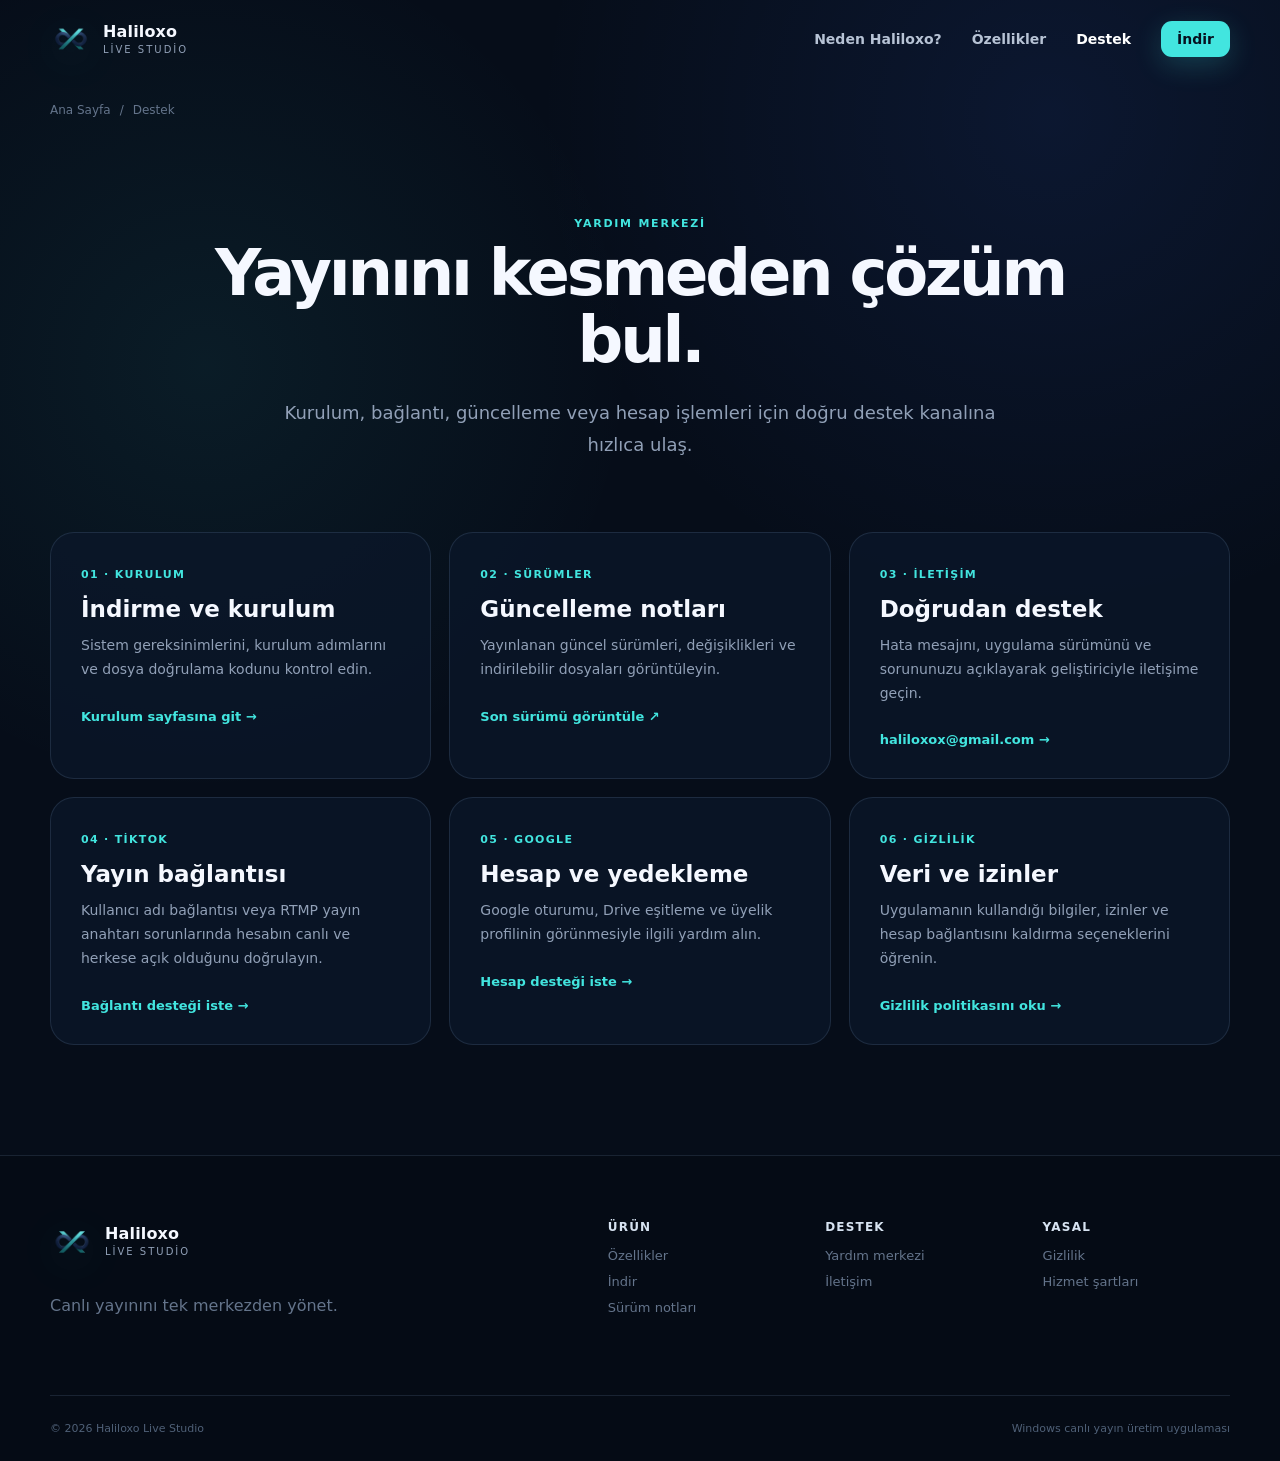
==== destek/index.html @ ae7af6a1 "Redesign Haliloxo Live Studio website and SEO" ====
<!doctype html>
<html lang="tr">
<head>
  <meta charset="utf-8">
  <meta name="viewport" content="width=device-width,initial-scale=1">
  <title>Destek | Haliloxo Live Studio</title>
  <meta name="description" content="Haliloxo Live Studio kurulum, yayın bağlantısı, Google hesabı, güncelleme ve teknik destek bağlantıları.">
  <meta name="robots" content="index,follow">
  <meta name="theme-color" content="#07101f">
  <link rel="canonical" href="https://haliloxo.com/destek/">
  <link rel="icon" href="/assets/favicon-48.png" sizes="48x48" type="image/png">
  <link rel="apple-touch-icon" href="/assets/apple-touch-icon.png">
  <link rel="manifest" href="/site.webmanifest">
  <link rel="stylesheet" href="/styles.css">
  <meta property="og:type" content="website">
  <meta property="og:locale" content="tr_TR">
  <meta property="og:site_name" content="Haliloxo Live Studio">
  <meta property="og:title" content="Haliloxo Live Studio Destek">
  <meta property="og:description" content="Kurulum ve yayın sorunları için yardım merkezi.">
  <meta property="og:url" content="https://haliloxo.com/destek/">
  <meta property="og:image" content="https://haliloxo.com/assets/haliloxo-live-studio-og.jpg">
  <script type="application/ld+json">
  {"@context":"https://schema.org","@type":"BreadcrumbList","itemListElement":[{"@type":"ListItem","position":1,"name":"Ana Sayfa","item":"https://haliloxo.com/"},{"@type":"ListItem","position":2,"name":"Destek","item":"https://haliloxo.com/destek/"}]}
  </script>
</head>
<body>
  <a class="skip-link" href="#main">İçeriğe geç</a>
  <header class="site-header" data-header><div class="shell header-inner"><a class="brand" href="/" aria-label="Haliloxo Live Studio ana sayfa"><img src="/assets/oxo-logo-192.png" width="42" height="42" alt=""><span class="brand-copy"><strong>Haliloxo</strong><small>Live Studio</small></span></a><button class="nav-toggle" type="button" aria-expanded="false" aria-controls="main-nav" data-nav-toggle><span></span><span></span><span></span><span class="sr-only">Menüyü aç</span></button><nav class="main-nav" id="main-nav" aria-label="Ana menü" data-nav><a href="/#neden">Neden Haliloxo?</a><a href="/ozellikler/">Özellikler</a><a href="/destek/" aria-current="page">Destek</a><a class="nav-download" href="/indir/">İndir</a></nav></div></header>
  <main class="page-main" id="main">
    <div class="shell breadcrumbs"><a href="/">Ana Sayfa</a><span>/</span><span>Destek</span></div>
    <section class="page-hero shell reveal"><span class="section-label">YARDIM MERKEZİ</span><h1>Yayınını kesmeden çözüm bul.</h1><p>Kurulum, bağlantı, güncelleme veya hesap işlemleri için doğru destek kanalına hızlıca ulaş.</p></section>
    <section class="support-grid shell">
      <article class="support-card reveal"><span>01 · KURULUM</span><h2>İndirme ve kurulum</h2><p>Sistem gereksinimlerini, kurulum adımlarını ve dosya doğrulama kodunu kontrol edin.</p><a href="/indir/">Kurulum sayfasına git →</a></article>
      <article class="support-card reveal"><span>02 · SÜRÜMLER</span><h2>Güncelleme notları</h2><p>Yayınlanan güncel sürümleri, değişiklikleri ve indirilebilir dosyaları görüntüleyin.</p><a href="https://github.com/haliloxox/haliloxostudio/releases/latest">Son sürümü görüntüle ↗</a></article>
      <article class="support-card reveal"><span>03 · İLETİŞİM</span><h2>Doğrudan destek</h2><p>Hata mesajını, uygulama sürümünü ve sorununuzu açıklayarak geliştiriciyle iletişime geçin.</p><a href="mailto:haliloxox@gmail.com">haliloxox@gmail.com →</a></article>
      <article class="support-card reveal"><span>04 · TİKTOK</span><h2>Yayın bağlantısı</h2><p>Kullanıcı adı bağlantısı veya RTMP yayın anahtarı sorunlarında hesabın canlı ve herkese açık olduğunu doğrulayın.</p><a href="mailto:haliloxox@gmail.com?subject=TikTok%20bağlantı%20desteği">Bağlantı desteği iste →</a></article>
      <article class="support-card reveal"><span>05 · GOOGLE</span><h2>Hesap ve yedekleme</h2><p>Google oturumu, Drive eşitleme ve üyelik profilinin görünmesiyle ilgili yardım alın.</p><a href="mailto:haliloxox@gmail.com?subject=Google%20hesap%20desteği">Hesap desteği iste →</a></article>
      <article class="support-card reveal"><span>06 · GİZLİLİK</span><h2>Veri ve izinler</h2><p>Uygulamanın kullandığı bilgiler, izinler ve hesap bağlantısını kaldırma seçeneklerini öğrenin.</p><a href="/gizlilik-politikasi/">Gizlilik politikasını oku →</a></article>
    </section>
  </main>
  <footer class="site-footer"><div class="shell footer-main"><div><a class="brand footer-brand" href="/"><img src="/assets/oxo-logo-192.png" width="44" height="44" alt=""><span class="brand-copy"><strong>Haliloxo</strong><small>Live Studio</small></span></a><p>Canlı yayınını tek merkezden yönet.</p></div><div class="footer-links"><div><strong>Ürün</strong><a href="/ozellikler/">Özellikler</a><a href="/indir/">İndir</a><a href="https://github.com/haliloxox/haliloxostudio/releases/latest">Sürüm notları</a></div><div><strong>Destek</strong><a href="/destek/">Yardım merkezi</a><a href="mailto:haliloxox@gmail.com">İletişim</a></div><div><strong>Yasal</strong><a href="/gizlilik-politikasi/">Gizlilik</a><a href="/hizmet-sartlari/">Hizmet şartları</a></div></div></div><div class="shell footer-bottom"><span>© 2026 Haliloxo Live Studio</span><span>Windows canlı yayın üretim uygulaması</span></div></footer>
  <script src="/site.js" defer></script>
</body>
</html>
---- styles.css ----
:root {
  --ink: #f5f8ff;
  --muted: #91a0b7;
  --muted-2: #64748b;
  --line: rgba(151, 182, 222, .14);
  --line-strong: rgba(151, 211, 238, .24);
  --surface: rgba(11, 23, 42, .76);
  --surface-2: #0c182c;
  --surface-3: #101f37;
  --aqua: #42e5df;
  --aqua-bright: #82fff6;
  --blue: #3f78ff;
  --violet: #7d57ff;
  --gold: #f7c45b;
  --danger: #ff4667;
  --radius: 24px;
  --shadow: 0 28px 90px rgba(0, 0, 0, .35);
  --shell: min(1180px, calc(100% - 40px));
}

* { box-sizing: border-box; }
html { scroll-behavior: smooth; background: #060d19; }
body {
  margin: 0;
  min-width: 320px;
  color: var(--ink);
  background:
    radial-gradient(circle at 82% 8%, rgba(61, 114, 255, .1), transparent 30%),
    radial-gradient(circle at 16% 25%, rgba(66, 229, 223, .07), transparent 28%),
    #060d19;
  font-family: Inter, ui-sans-serif, system-ui, -apple-system, BlinkMacSystemFont, "Segoe UI", sans-serif;
  -webkit-font-smoothing: antialiased;
  overflow-x: hidden;
}

body::before {
  content: "";
  position: fixed;
  inset: 0;
  pointer-events: none;
  opacity: .16;
  background-image:
    linear-gradient(rgba(255,255,255,.024) 1px, transparent 1px),
    linear-gradient(90deg, rgba(255,255,255,.024) 1px, transparent 1px);
  background-size: 44px 44px;
  mask-image: linear-gradient(to bottom, black, transparent 88%);
}

img { max-width: 100%; display: block; }
a { color: inherit; text-decoration: none; }
button, input { font: inherit; }
.shell { width: var(--shell); margin-inline: auto; }
.sr-only { position: absolute; width: 1px; height: 1px; overflow: hidden; clip: rect(0,0,0,0); white-space: nowrap; }
.skip-link { position: fixed; z-index: 999; left: 16px; top: 12px; padding: 10px 14px; background: #fff; color: #07101f; border-radius: 8px; transform: translateY(-150%); }
.skip-link:focus { transform: translateY(0); }

.ambient { position: fixed; z-index: -1; width: 520px; height: 520px; border-radius: 50%; filter: blur(110px); opacity: .13; pointer-events: none; }
.ambient-one { top: 3%; right: -260px; background: #3f78ff; }
.ambient-two { top: 48%; left: -320px; background: #42e5df; }

.site-header {
  position: sticky;
  top: 0;
  z-index: 80;
  border-bottom: 1px solid transparent;
  transition: background .25s ease, border-color .25s ease;
}
.site-header.is-scrolled { background: rgba(6, 13, 25, .88); border-color: var(--line); backdrop-filter: blur(18px); }
.header-inner { height: 78px; display: flex; align-items: center; justify-content: space-between; }
.brand { display: inline-flex; align-items: center; gap: 11px; flex: none; }
.brand img { object-fit: contain; filter: drop-shadow(0 8px 20px rgba(45, 216, 220, .16)); }
.brand-copy { display: grid; line-height: 1; }
.brand-copy strong { font-size: 16px; letter-spacing: .01em; }
.brand-copy small { margin-top: 5px; color: var(--muted); font-size: 10px; letter-spacing: .2em; text-transform: uppercase; }
.main-nav { display: flex; align-items: center; gap: 30px; color: #b7c3d5; font-size: 14px; font-weight: 650; }
.main-nav a { transition: color .2s ease; }
.main-nav a:hover, .main-nav a[aria-current="page"] { color: #fff; }
.main-nav .nav-download { padding: 10px 16px; color: #07101f; background: var(--aqua); border-radius: 11px; box-shadow: 0 8px 28px rgba(66, 229, 223, .2); }
.nav-toggle { display: none; width: 42px; height: 42px; padding: 11px; border: 1px solid var(--line); border-radius: 11px; background: var(--surface); color: #fff; }
.nav-toggle > span:not(.sr-only) { display: block; height: 1px; margin: 4px 0; background: currentColor; transition: transform .2s ease, opacity .2s ease; }

.hero { min-height: calc(100vh - 78px); padding-block: 76px 96px; display: grid; grid-template-columns: .92fr 1.2fr; align-items: center; gap: 64px; }
.eyebrow, .section-label, .card-kicker { color: var(--aqua); font-size: 11px; font-weight: 800; letter-spacing: .16em; text-transform: uppercase; }
.eyebrow { display: inline-flex; align-items: center; gap: 9px; padding: 9px 12px; border: 1px solid rgba(66,229,223,.18); border-radius: 999px; background: rgba(66,229,223,.06); }
.live-dot { width: 7px; height: 7px; border-radius: 50%; background: var(--aqua); box-shadow: 0 0 0 5px rgba(66,229,223,.1); animation: pulse 2s ease-in-out infinite; }
@keyframes pulse { 50% { opacity: .55; box-shadow: 0 0 0 9px rgba(66,229,223,0); } }
.hero h1 { max-width: 720px; margin: 26px 0 24px; font-size: clamp(52px, 6.2vw, 92px); line-height: .95; letter-spacing: -.065em; }
.gradient-text { display: block; color: transparent; background: linear-gradient(105deg, var(--aqua-bright), var(--aqua) 35%, #5a8cff 68%, #986eff); -webkit-background-clip: text; background-clip: text; }
.hero-lead { max-width: 590px; margin: 0; color: #aab6c9; font-size: clamp(17px, 1.6vw, 20px); line-height: 1.7; }
.hero-actions { display: flex; flex-wrap: wrap; gap: 13px; margin-top: 34px; }
.button { min-height: 52px; display: inline-flex; align-items: center; justify-content: center; gap: 10px; padding: 0 20px; border: 1px solid transparent; border-radius: 14px; font-weight: 800; font-size: 14px; transition: transform .2s ease, border-color .2s ease, background .2s ease; }
.button:hover { transform: translateY(-2px); }
.button-primary { color: #05101b; background: linear-gradient(135deg, var(--aqua-bright), var(--aqua)); box-shadow: 0 14px 38px rgba(66, 229, 223, .17); }
.button-primary small { padding-left: 9px; border-left: 1px solid rgba(5,16,27,.2); font-size: 11px; }
.button-ghost { border-color: var(--line-strong); background: rgba(12,24,44,.66); color: #dbe7f6; }
.windows-mark { font-size: 23px; line-height: 1; transform: translateY(-1px); }
.hero-meta { display: flex; flex-wrap: wrap; gap: 8px 20px; margin: 22px 0 0; padding: 0; list-style: none; color: var(--muted-2); font-size: 12px; }
.hero-meta li::before { content: ""; display: inline-block; width: 4px; height: 4px; margin: 0 8px 2px 0; border-radius: 50%; background: #415472; }

.product-stage { position: relative; perspective: 1400px; }
.stage-glow { position: absolute; inset: 15% 8% -4%; background: radial-gradient(circle, rgba(66,229,223,.18), rgba(63,120,255,.09) 48%, transparent 72%); filter: blur(35px); }
.app-window { position: relative; overflow: hidden; border: 1px solid rgba(154, 206, 238, .22); border-radius: 22px; background: #091321; box-shadow: 0 40px 120px rgba(0,0,0,.55), inset 0 1px rgba(255,255,255,.05); transform: rotateY(-4deg) rotateX(1deg); transform-origin: center; }
.app-window::after { content: ""; position: absolute; inset: 0; pointer-events: none; background: linear-gradient(115deg, rgba(255,255,255,.035), transparent 28%); }
.app-titlebar { height: 48px; display: flex; align-items: center; justify-content: space-between; padding: 0 16px; border-bottom: 1px solid var(--line); background: #0b1729; }
.app-brand { display: flex; align-items: center; gap: 8px; font-size: 11px; font-weight: 750; color: #cbd9e8; }
.window-dots { display: flex; gap: 7px; }
.window-dots i { width: 7px; height: 7px; border-radius: 50%; background: #26364d; }
.window-dots i:last-child { background: #d93f56; }
.app-layout { height: 468px; display: grid; grid-template-columns: 48px 1fr 172px; }
.app-rail { display: flex; flex-direction: column; align-items: center; gap: 13px; padding: 13px 0; border-right: 1px solid var(--line); background: #0a1424; }
.rail-logo { width: 29px; height: 29px; padding: 4px; border-radius: 9px; background: #0f2236; }
.rail-item { width: 29px; height: 29px; display: grid; place-items: center; border-radius: 8px; color: #5d6e87; font-size: 8px; font-weight: 900; }
.rail-item.active { color: var(--aqua); background: rgba(66,229,223,.09); border: 1px solid rgba(66,229,223,.14); }
.scene { min-width: 0; }
.scene-top { height: 39px; padding: 0 13px; display: flex; align-items: center; justify-content: space-between; border-bottom: 1px solid var(--line); color: #94a4b9; font-size: 9px; }
.scene-top span { display: flex; align-items: center; gap: 6px; color: #c6d3e4; }
.status-dot { width: 6px; height: 6px; border-radius: 50%; background: #3be58e; box-shadow: 0 0 8px #3be58e; }
.scene-canvas { position: relative; height: calc(100% - 39px); overflow: hidden; background: radial-gradient(circle at 70% 20%, rgba(72,105,181,.2), transparent 35%), #070d17; }
.canvas-grid { position: absolute; inset: 0; opacity: .45; background-image: linear-gradient(rgba(255,255,255,.028) 1px,transparent 1px),linear-gradient(90deg,rgba(255,255,255,.028) 1px,transparent 1px); background-size: 28px 28px; }
.profile-widget { position: absolute; top: 20px; left: 18px; display: flex; align-items: center; gap: 8px; }
.profile-widget img { width: 38px; height: 38px; object-fit: contain; padding: 5px; border-radius: 12px; background: #10213a; border: 1px solid rgba(66,229,223,.25); }
.profile-widget div { display: grid; }
.profile-widget strong { font-size: 11px; }
.profile-widget span { width: fit-content; margin-top: 3px; padding: 2px 5px; border-radius: 4px; color: #06110c; background: #43e391; font-size: 6px; font-weight: 900; letter-spacing: .08em; }
.gift-widget { position: absolute; top: 29%; right: 16px; display: flex; align-items: center; gap: 9px; padding: 10px 12px; border: 1px solid rgba(126,87,255,.24); border-radius: 13px; background: rgba(15,25,47,.86); box-shadow: 0 14px 30px rgba(0,0,0,.28); }
.gift-orb { width: 30px; height: 30px; border-radius: 50%; background: radial-gradient(circle at 30% 25%, #fff, #9c70ff 26%, #5d2bd0 65%, #1c0b3a); box-shadow: 0 0 20px rgba(130,87,255,.48); }
.gift-widget div { display: grid; }
.gift-widget strong { font-size: 8px; }
.gift-widget small { margin-top: 3px; color: #7d90a9; font-size: 6px; }
.chat-stack { position: absolute; left: 15px; bottom: 16px; width: 58%; display: grid; gap: 6px; }
.chat-bubble { display: flex; align-items: center; gap: 7px; width: fit-content; max-width: 100%; padding: 7px 9px; border: 1px solid rgba(147,180,214,.1); border-radius: 10px; background: rgba(12,25,44,.86); color: #93a4ba; font-size: 7px; }
.chat-bubble i { width: 16px; height: 16px; flex: none; border-radius: 50%; background: linear-gradient(135deg,#56e3dc,#315fff); }
.chat-bubble:nth-child(2) i { background: linear-gradient(135deg,#ffc65a,#ff5c88); }
.chat-bubble:nth-child(3) i { background: linear-gradient(135deg,#b65aff,#4c75ff); }
.chat-bubble strong { margin-right: 4px; color: #e5edf8; }
.like-card { position: absolute; right: 17px; bottom: 17px; display: flex; align-items: center; gap: 8px; padding: 10px 12px; border-radius: 12px; background: linear-gradient(145deg,rgba(255,70,103,.16),rgba(16,29,50,.94)); border: 1px solid rgba(255,70,103,.18); }
.like-card > span { color: #ff5372; font-size: 20px; }
.like-card div { display: grid; }
.like-card small { color: #7387a3; font-size: 6px; letter-spacing: .12em; }
.like-card strong { font-size: 11px; }
.control-panel { min-width: 0; padding: 13px 11px; border-left: 1px solid var(--line); background: #0b1728; }
.panel-heading { display: flex; justify-content: space-between; padding: 0 2px 9px; color: #d2ddeb; font-size: 9px; font-weight: 800; }
.panel-heading small { color: #617590; font-weight: 600; }
.layer { height: 34px; display: flex; align-items: center; gap: 7px; margin-bottom: 5px; padding: 0 8px; border: 1px solid transparent; border-radius: 8px; color: #71859f; font-size: 7px; }
.layer.active { color: #cfe0ef; border-color: rgba(66,229,223,.16); background: rgba(66,229,223,.055); }
.layer i { width: 13px; height: 13px; border-radius: 4px; border: 1px solid currentColor; opacity: .7; }
.layer span { flex: 1; }
.layer b { letter-spacing: 1px; color: #495c76; }
.audio-meter { margin-top: 18px; padding: 10px; border-radius: 10px; background: #0e1d32; }
.meter-copy { display: flex; justify-content: space-between; color: #8496ae; font-size: 7px; }
.meter-copy b { color: #afc0d3; }
.meter-bars { display: flex; gap: 3px; margin-top: 9px; }
.meter-bars i { width: 11px; height: 4px; border-radius: 2px; background: #28435a; }
.meter-bars i:nth-child(-n+5) { background: var(--aqua); }
.meter-bars i:nth-child(6) { background: var(--gold); }
.mock-live-button { width: 100%; height: 34px; margin-top: 14px; border: 0; border-radius: 9px; color: #06110d; background: #3fe190; font-size: 8px; font-weight: 900; }
.mock-live-button i { display: inline-block; width: 6px; height: 6px; margin-right: 5px; border-radius: 50%; background: #0e7c4e; }
.floating-chip { position: absolute; z-index: 2; display: flex; align-items: center; gap: 6px; padding: 9px 11px; border: 1px solid rgba(151,211,238,.18); border-radius: 12px; background: rgba(9,20,37,.88); box-shadow: 0 16px 38px rgba(0,0,0,.3); color: #98aabd; font-size: 9px; backdrop-filter: blur(12px); }
.floating-chip span { color: var(--aqua); font-weight: 900; }
.chip-one { left: -22px; top: 20%; }
.chip-two { right: -18px; bottom: 12%; }

.signal-strip { border-block: 1px solid var(--line); background: rgba(8,18,33,.62); }
.signal-track { min-height: 66px; display: flex; align-items: center; justify-content: space-between; gap: 16px; color: #71839b; font-size: 11px; font-weight: 800; letter-spacing: .1em; text-transform: uppercase; white-space: nowrap; overflow: hidden; }
.signal-track i { width: 3px; height: 3px; flex: none; border-radius: 50%; background: #334760; }

.section { padding-block: 120px; }
.section-head { display: grid; grid-template-columns: 1.1fr .9fr; align-items: end; gap: 50px; margin-bottom: 46px; }
.section-head.compact { grid-template-columns: 1fr; }
.section-head h2, .performance-card h2, .download-card h2, .legal-hero h1, .page-hero h1 { margin: 10px 0 0; font-size: clamp(38px, 5vw, 68px); line-height: 1.04; letter-spacing: -.05em; }
.section-head > p { max-width: 520px; margin: 0 0 6px; color: var(--muted); line-height: 1.75; }
.feature-grid { display: grid; grid-template-columns: repeat(2, minmax(0, 1fr)); gap: 18px; }
.feature-card { position: relative; min-height: 350px; overflow: hidden; padding: 34px; border: 1px solid var(--line); border-radius: var(--radius); background: linear-gradient(145deg,rgba(14,29,51,.82),rgba(8,18,33,.78)); box-shadow: inset 0 1px rgba(255,255,255,.025); }
.feature-card::before { content: ""; position: absolute; inset: 0; pointer-events: none; background: radial-gradient(circle at 90% 10%, rgba(63,120,255,.1), transparent 34%); }
.feature-wide { grid-column: 1 / -1; min-height: 380px; display: grid; grid-template-columns: .85fr 1fr; align-items: center; gap: 55px; }
.feature-index { position: absolute; top: 22px; right: 24px; color: #30445f; font-size: 11px; font-weight: 900; letter-spacing: .12em; }
.feature-card h3 { max-width: 520px; margin: 13px 0 14px; font-size: clamp(25px, 2.7vw, 39px); line-height: 1.1; letter-spacing: -.035em; }
.feature-card p:not(.card-kicker) { max-width: 540px; margin: 0; color: var(--muted); line-height: 1.7; }
.mini-chat { position: relative; display: grid; gap: 10px; }
.mini-chat > div { display: flex; align-items: center; gap: 12px; padding: 13px 14px; border: 1px solid var(--line); border-radius: 15px; background: rgba(5,13,24,.72); }
.mini-chat > div:nth-child(2) { transform: translateX(24px); }
.mini-chat .avatar { width: 37px; height: 37px; flex: none; border-radius: 50%; }
.avatar.aqua { background: linear-gradient(135deg,#80fff6,#238dcd); }
.avatar.violet { background: linear-gradient(135deg,#dd7cff,#4c5fff); }
.avatar.gold { background: linear-gradient(135deg,#ffe58a,#f19d2b); }
.mini-chat p { flex: 1; display: grid; }
.mini-chat b { color: #e9f2fd; font-size: 12px; }
.mini-chat small { margin-top: 4px; color: #647891; font-size: 9px; }
.mini-chat strong { color: var(--aqua); font-size: 11px; }
.card-visual { position: absolute; right: 30px; bottom: 28px; width: 180px; height: 105px; }
.layer-visual i { position: absolute; width: 120px; height: 68px; border: 1px solid rgba(66,229,223,.24); border-radius: 13px; background: rgba(24,50,72,.58); transform: rotate(-7deg); }
.layer-visual i:nth-child(2) { left: 23px; top: 18px; border-color: rgba(93,123,255,.25); transform: rotate(1deg); }
.layer-visual i:nth-child(3) { left: 48px; top: 36px; border-color: rgba(143,89,255,.26); transform: rotate(8deg); }
.trigger-visual { display: flex; align-items: center; justify-content: space-between; width: 230px; }
.trigger-visual span { padding: 9px 12px; border: 1px solid var(--line); border-radius: 9px; color: #8699b1; background: #0b182a; font-size: 8px; font-weight: 900; letter-spacing: .1em; }
.trigger-visual span:last-child { color: var(--aqua); border-color: rgba(66,229,223,.18); }
.trigger-visual i { width: 60px; height: 1px; background: linear-gradient(90deg,#32455e,var(--aqua)); }
.trigger-visual i::after { content: ""; display: block; float: right; width: 6px; height: 6px; margin-top: -2.5px; border-radius: 50%; background: var(--aqua); box-shadow: 0 0 12px var(--aqua); }
.wave-visual { display: flex; align-items: center; justify-content: flex-end; gap: 5px; }
.wave-visual i { width: 5px; height: 25px; border-radius: 9px; background: var(--aqua); opacity: .55; }
.wave-visual i:nth-child(2n) { height: 62px; opacity: .9; }
.wave-visual i:nth-child(3n) { height: 42px; background: #587aff; }
.wave-visual i:nth-child(5) { height: 88px; background: #8c5fff; }
.globe-visual { width: 145px; height: 145px; border: 1px solid rgba(66,229,223,.24); border-radius: 50%; box-shadow: inset -28px -12px 40px rgba(34,87,143,.24), 0 0 35px rgba(66,229,223,.08); }
.globe-visual::before, .globe-visual::after { content: ""; position: absolute; inset: 20px 0; border: 1px solid rgba(66,229,223,.18); border-radius: 50%; }
.globe-visual::after { inset: 0 36px; }
.globe-visual i { position: absolute; width: 62px; height: 38px; top: 43px; left: 31px; border-radius: 55% 45% 48% 52%; background: linear-gradient(135deg,#56e5d4,#306ad2); opacity: .72; transform: rotate(-12deg); }
.globe-visual span { position: absolute; width: 8px; height: 8px; left: 82px; top: 58px; border-radius: 50%; background: var(--gold); box-shadow: 0 0 0 6px rgba(247,196,91,.12),0 0 18px rgba(247,196,91,.8); }
.section-action { margin-top: 28px; text-align: right; }
.text-link { display: inline-flex; gap: 14px; align-items: center; color: #d5e1ef; font-weight: 800; }
.text-link span { color: var(--aqua); font-size: 22px; }

.workflow-section { border-block: 1px solid var(--line); background: rgba(7,16,30,.58); }
.workflow { margin: 0; padding: 0; display: grid; grid-template-columns: repeat(3,1fr); list-style: none; counter-reset: steps; }
.workflow li { display: flex; gap: 19px; padding: 28px 34px; border-left: 1px solid var(--line); }
.workflow li:first-child { padding-left: 0; border-left: 0; }
.workflow li > span { width: 34px; height: 34px; flex: none; display: grid; place-items: center; border: 1px solid rgba(66,229,223,.2); border-radius: 10px; color: var(--aqua); background: rgba(66,229,223,.06); font-size: 11px; font-weight: 900; }
.workflow h3 { margin: 2px 0 10px; font-size: 19px; }
.workflow p { margin: 0; color: var(--muted); font-size: 14px; line-height: 1.65; }

.performance-section { padding-top: 100px; }
.performance-card { position: relative; overflow: hidden; display: grid; grid-template-columns: 1.1fr .9fr; align-items: center; gap: 60px; padding: clamp(38px,6vw,74px); border: 1px solid var(--line-strong); border-radius: 32px; background: linear-gradient(135deg,rgba(14,33,57,.94),rgba(8,18,34,.9)); box-shadow: var(--shadow); }
.performance-card::after { content: ""; position: absolute; width: 460px; height: 460px; right: -180px; top: -170px; border: 1px solid rgba(66,229,223,.13); border-radius: 50%; box-shadow: 0 0 100px rgba(66,229,223,.07); }
.performance-card h2 { font-size: clamp(35px,4.2vw,58px); }
.performance-copy > p:not(.section-label) { color: var(--muted); line-height: 1.75; }
.performance-copy ul { margin: 26px 0 0; padding: 0; list-style: none; display: grid; gap: 10px; color: #b3c0d2; font-size: 14px; }
.performance-copy li::before { content: "✓"; margin-right: 10px; color: var(--aqua); font-weight: 900; }
.stat-cluster { position: relative; z-index: 1; display: grid; grid-template-columns: repeat(2,1fr); gap: 12px; }
.stat-cluster div { min-height: 120px; display: grid; align-content: center; padding: 22px; border: 1px solid var(--line); border-radius: 18px; background: rgba(6,15,29,.64); }
.stat-cluster div:first-child { grid-column: 1/-1; min-height: 150px; }
.stat-cluster strong { font-size: 35px; letter-spacing: -.04em; color: #eaf7ff; }
.stat-cluster div:first-child strong { color: var(--aqua); font-size: 58px; }
.stat-cluster span { margin-top: 7px; color: var(--muted-2); font-size: 11px; text-transform: uppercase; letter-spacing: .1em; }

.faq-section { padding-top: 50px; }
.faq-grid { display: grid; grid-template-columns: repeat(2,1fr); gap: 12px; }
.faq-grid details { padding: 0 24px; border: 1px solid var(--line); border-radius: 17px; background: rgba(11,23,42,.62); }
.faq-grid summary { min-height: 72px; display: flex; align-items: center; justify-content: space-between; gap: 16px; cursor: pointer; list-style: none; font-weight: 800; }
.faq-grid summary::-webkit-details-marker { display: none; }
.faq-grid summary::after { content: "+"; color: var(--aqua); font-size: 23px; font-weight: 400; }
.faq-grid details[open] summary::after { content: "–"; }
.faq-grid p { margin: -4px 0 24px; color: var(--muted); line-height: 1.7; }

.download-section { padding: 20px 0 120px; }
.download-card { position: relative; overflow: hidden; min-height: 420px; display: grid; grid-template-columns: .75fr 1.25fr; align-items: center; padding: clamp(38px,6vw,76px); border: 1px solid rgba(66,229,223,.22); border-radius: 34px; background: radial-gradient(circle at 10% 50%,rgba(66,229,223,.12),transparent 34%),linear-gradient(135deg,#0c1d33,#091321); box-shadow: var(--shadow); }
.download-brand { display: grid; place-items: center; }
.download-brand img { width: min(290px,80%); filter: drop-shadow(0 30px 55px rgba(38,201,204,.16)); }
.download-card h2 { font-size: clamp(42px,5.4vw,72px); }
.download-copy > p:not(.section-label,.download-note) { max-width: 600px; color: var(--muted); line-height: 1.75; }
.download-note { color: var(--muted-2); font-size: 11px; }
.download-note a { color: #9eafc4; text-decoration: underline; text-underline-offset: 3px; }

.site-footer { border-top: 1px solid var(--line); background: #050b15; }
.footer-main { padding-block: 64px; display: grid; grid-template-columns: 1fr 1.25fr; gap: 60px; }
.footer-brand { margin-bottom: 16px; }
.footer-main > div > p { color: var(--muted-2); }
.footer-links { display: grid; grid-template-columns: repeat(3,1fr); gap: 30px; }
.footer-links > div { display: grid; align-content: start; gap: 11px; }
.footer-links strong { margin-bottom: 3px; color: #d7e3f1; font-size: 12px; text-transform: uppercase; letter-spacing: .1em; }
.footer-links a { color: var(--muted-2); font-size: 13px; }
.footer-links a:hover { color: var(--aqua); }
.footer-bottom { min-height: 66px; display: flex; align-items: center; justify-content: space-between; border-top: 1px solid var(--line); color: #4f6077; font-size: 11px; }

.page-main { min-height: 70vh; }
.page-hero, .legal-hero { padding-block: 100px 72px; text-align: center; }
.page-hero .section-label, .legal-hero .section-label { display: block; }
.page-hero h1, .legal-hero h1 { max-width: 900px; margin-inline: auto; }
.page-hero > p, .legal-hero > p { max-width: 720px; margin: 24px auto 0; color: var(--muted); font-size: 18px; line-height: 1.75; }
.breadcrumbs { padding-top: 24px; display: flex; align-items: center; gap: 9px; color: var(--muted-2); font-size: 12px; }
.breadcrumbs a:hover { color: var(--aqua); }
.feature-catalog { padding-bottom: 110px; display: grid; gap: 18px; }
.catalog-group { padding: clamp(28px,4vw,48px); border: 1px solid var(--line); border-radius: var(--radius); background: rgba(11,23,42,.72); }
.catalog-group h2 { margin: 0 0 28px; font-size: clamp(27px,3vw,40px); letter-spacing: -.035em; }
.catalog-list { display: grid; grid-template-columns: repeat(3,1fr); gap: 24px; }
.catalog-list article { padding-top: 20px; border-top: 1px solid var(--line); }
.catalog-list span { display: inline-block; margin-bottom: 13px; color: var(--aqua); font-size: 10px; font-weight: 900; letter-spacing: .15em; }
.catalog-list h3 { margin: 0 0 10px; font-size: 17px; }
.catalog-list p { margin: 0; color: var(--muted); font-size: 14px; line-height: 1.65; }

.download-layout { padding-bottom: 110px; display: grid; grid-template-columns: 1.15fr .85fr; gap: 20px; align-items: start; }
.download-panel, .info-panel, .support-card, .legal-content { border: 1px solid var(--line); border-radius: var(--radius); background: rgba(11,23,42,.74); }
.download-panel { padding: clamp(30px,5vw,52px); }
.version-line { display: flex; flex-wrap: wrap; gap: 8px; margin-bottom: 26px; }
.version-line span { padding: 7px 10px; border-radius: 8px; color: #9cb0c7; background: #0e2037; font-size: 11px; }
.download-panel h2 { margin: 0 0 14px; font-size: 34px; letter-spacing: -.035em; }
.download-panel > p { color: var(--muted); line-height: 1.7; }
.download-panel .button { width: 100%; margin-top: 16px; }
.checksum { margin-top: 26px; padding: 16px; border: 1px solid var(--line); border-radius: 13px; background: #07111f; }
.checksum-header { display: flex; align-items: center; justify-content: space-between; margin-bottom: 8px; color: #8498b1; font-size: 10px; font-weight: 900; letter-spacing: .1em; }
.copy-button { border: 0; padding: 5px 8px; border-radius: 6px; color: var(--aqua); background: rgba(66,229,223,.08); cursor: pointer; }
.checksum code { display: block; overflow-wrap: anywhere; color: #657991; font: 10px/1.6 ui-monospace,SFMono-Regular,Consolas,monospace; }
.info-stack { display: grid; gap: 20px; }
.info-panel { padding: 28px; }
.info-panel h2 { margin: 0 0 18px; font-size: 20px; }
.info-list { display: grid; gap: 13px; margin: 0; padding: 0; list-style: none; }
.info-list li { display: flex; justify-content: space-between; gap: 18px; padding-bottom: 13px; border-bottom: 1px solid var(--line); color: var(--muted); font-size: 13px; }
.info-list li:last-child { padding-bottom: 0; border-bottom: 0; }
.info-list strong { color: #d6e2ef; text-align: right; }
.steps { counter-reset: install; display: grid; gap: 17px; margin: 0; padding: 0; list-style: none; }
.steps li { position: relative; padding-left: 40px; color: var(--muted); font-size: 13px; line-height: 1.6; }
.steps li::before { counter-increment: install; content: counter(install); position: absolute; left: 0; top: 0; width: 26px; height: 26px; display: grid; place-items: center; border-radius: 8px; color: var(--aqua); background: rgba(66,229,223,.08); font-size: 10px; font-weight: 900; }

.support-grid { padding-bottom: 110px; display: grid; grid-template-columns: repeat(3,1fr); gap: 18px; }
.support-card { padding: 30px; }
.support-card span { color: var(--aqua); font-size: 11px; font-weight: 900; letter-spacing: .12em; }
.support-card h2 { margin: 14px 0 12px; font-size: 23px; }
.support-card p { margin: 0 0 24px; color: var(--muted); line-height: 1.7; font-size: 14px; }
.support-card a { color: var(--aqua); font-weight: 800; font-size: 13px; }

.legal-wrap { padding-bottom: 110px; }
.legal-content { max-width: 900px; margin: 0 auto; padding: clamp(30px,5vw,60px); }
.legal-content h2 { margin: 40px 0 12px; font-size: 22px; }
.legal-content h2:first-child { margin-top: 0; }
.legal-content p, .legal-content li { color: #9aa9bd; line-height: 1.8; }
.legal-content a { color: var(--aqua); text-decoration: underline; text-underline-offset: 3px; }
.legal-date { color: var(--muted-2); font-size: 12px; }
.redirect-page { min-height: 100vh; display: grid; place-items: center; padding: 30px; text-align: center; }

.reveal { opacity: 0; transform: translateY(22px); transition: opacity .7s ease, transform .7s cubic-bezier(.2,.8,.2,1); }
.reveal.in-view { opacity: 1; transform: none; }
.reveal-delay { transition-delay: .12s; }

@media (max-width: 1040px) {
  .hero { grid-template-columns: 1fr; min-height: auto; padding-top: 54px; }
  .hero-copy { text-align: center; }
  .hero-lead { margin-inline: auto; }
  .hero-actions, .hero-meta { justify-content: center; }
  .product-stage { max-width: 780px; width: 100%; margin-inline: auto; }
  .section-head { grid-template-columns: 1fr; gap: 22px; }
  .performance-card { grid-template-columns: 1fr; }
  .download-card { grid-template-columns: .55fr 1.45fr; }
  .catalog-list { grid-template-columns: repeat(2,1fr); }
  .support-grid { grid-template-columns: 1fr 1fr; }
}

@media (max-width: 760px) {
  :root { --shell: min(100% - 28px, 680px); --radius: 20px; }
  .site-header { background: rgba(6,13,25,.9); border-color: var(--line); backdrop-filter: blur(18px); }
  .header-inner { height: 68px; }
  .nav-toggle { display: block; }
  .main-nav { position: absolute; top: 68px; left: 14px; right: 14px; display: grid; gap: 5px; padding: 12px; border: 1px solid var(--line); border-radius: 16px; background: #0a1627; box-shadow: var(--shadow); transform: translateY(-12px); opacity: 0; visibility: hidden; transition: opacity .2s ease, transform .2s ease, visibility .2s; }
  .main-nav.is-open { opacity: 1; visibility: visible; transform: none; }
  .main-nav a { padding: 12px; border-radius: 10px; }
  .main-nav .nav-download { text-align: center; }
  .nav-toggle[aria-expanded="true"] span:nth-child(1) { transform: translateY(5px) rotate(45deg); }
  .nav-toggle[aria-expanded="true"] span:nth-child(2) { opacity: 0; }
  .nav-toggle[aria-expanded="true"] span:nth-child(3) { transform: translateY(-5px) rotate(-45deg); }
  .hero { gap: 48px; padding-block: 50px 72px; }
  .hero h1 { font-size: clamp(46px,15vw,72px); }
  .hero-actions .button { width: 100%; }
  .app-layout { height: 380px; grid-template-columns: 38px 1fr; }
  .control-panel { display: none; }
  .app-rail { gap: 8px; }
  .rail-item, .rail-logo { width: 25px; height: 25px; }
  .floating-chip { display: none; }
  .signal-track { justify-content: flex-start; overflow-x: auto; scrollbar-width: none; }
  .section { padding-block: 86px; }
  .feature-grid, .feature-wide, .faq-grid, .download-card, .footer-main, .download-layout, .support-grid { grid-template-columns: 1fr; }
  .feature-wide { min-height: 640px; gap: 30px; }
  .feature-card { min-height: 330px; padding: 28px; }
  .mini-chat > div:nth-child(2) { transform: translateX(10px); }
  .workflow { grid-template-columns: 1fr; }
  .workflow li, .workflow li:first-child { padding: 24px 0; border-left: 0; border-top: 1px solid var(--line); }
  .workflow li:first-child { border-top: 0; }
  .performance-card { gap: 38px; padding: 32px 25px; }
  .stat-cluster { grid-template-columns: 1fr 1fr; }
  .download-card { text-align: center; padding: 38px 24px; }
  .download-brand img { width: 160px; }
  .download-card .hero-actions { justify-content: center; }
  .footer-main { gap: 46px; }
  .footer-links { gap: 18px; }
  .footer-bottom { flex-direction: column; justify-content: center; gap: 7px; text-align: center; }
  .catalog-list { grid-template-columns: 1fr; }
  .page-hero, .legal-hero { padding-block: 74px 50px; }
}

@media (max-width: 480px) {
  .app-layout { height: 330px; }
  .gift-widget { display: none; }
  .chat-stack { width: calc(100% - 28px); }
  .like-card { top: 18px; right: 14px; bottom: auto; }
  .feature-card { min-height: 360px; }
  .card-visual { transform: scale(.84); transform-origin: right bottom; }
  .footer-links { grid-template-columns: 1fr 1fr; }
  .stat-cluster { grid-template-columns: 1fr; }
  .stat-cluster div:first-child { grid-column: auto; }
}

@media (prefers-reduced-motion: reduce) {
  html { scroll-behavior: auto; }
  *, *::before, *::after { animation-duration: .01ms !important; animation-iteration-count: 1 !important; transition-duration: .01ms !important; }
  .reveal { opacity: 1; transform: none; }
}
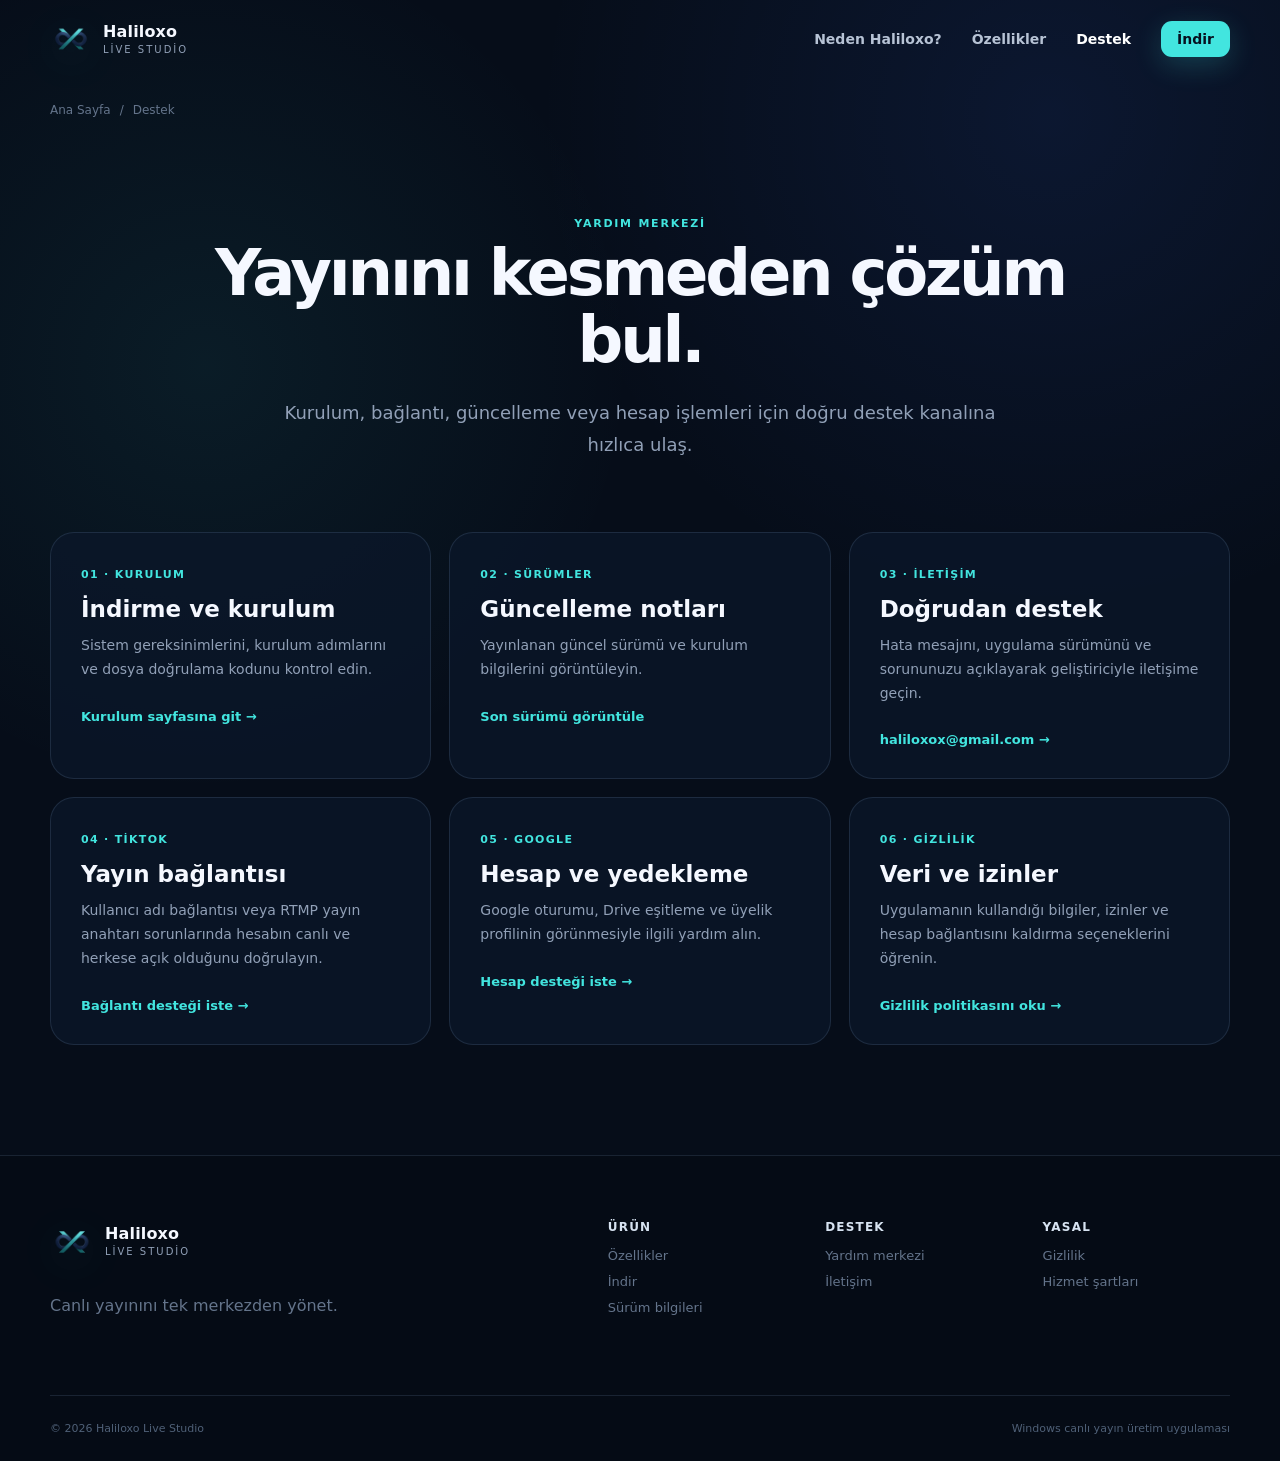
==== commit 8b9359ac: "Use branded download link" ====
--- a/destek/index.html
+++ b/destek/index.html
@@ -31,14 +31,14 @@
     <section class="page-hero shell reveal"><span class="section-label">YARDIM MERKEZİ</span><h1>Yayınını kesmeden çözüm bul.</h1><p>Kurulum, bağlantı, güncelleme veya hesap işlemleri için doğru destek kanalına hızlıca ulaş.</p></section>
     <section class="support-grid shell">
       <article class="support-card reveal"><span>01 · KURULUM</span><h2>İndirme ve kurulum</h2><p>Sistem gereksinimlerini, kurulum adımlarını ve dosya doğrulama kodunu kontrol edin.</p><a href="/indir/">Kurulum sayfasına git →</a></article>
-      <article class="support-card reveal"><span>02 · SÜRÜMLER</span><h2>Güncelleme notları</h2><p>Yayınlanan güncel sürümleri, değişiklikleri ve indirilebilir dosyaları görüntüleyin.</p><a href="https://github.com/haliloxox/haliloxostudio/releases/latest">Son sürümü görüntüle ↗</a></article>
+      <article class="support-card reveal"><span>02 · SÜRÜMLER</span><h2>Güncelleme notları</h2><p>Yayınlanan güncel sürümü ve kurulum bilgilerini görüntüleyin.</p><a href="/indir">Son sürümü görüntüle</a></article>
       <article class="support-card reveal"><span>03 · İLETİŞİM</span><h2>Doğrudan destek</h2><p>Hata mesajını, uygulama sürümünü ve sorununuzu açıklayarak geliştiriciyle iletişime geçin.</p><a href="mailto:haliloxox@gmail.com">haliloxox@gmail.com →</a></article>
       <article class="support-card reveal"><span>04 · TİKTOK</span><h2>Yayın bağlantısı</h2><p>Kullanıcı adı bağlantısı veya RTMP yayın anahtarı sorunlarında hesabın canlı ve herkese açık olduğunu doğrulayın.</p><a href="mailto:haliloxox@gmail.com?subject=TikTok%20bağlantı%20desteği">Bağlantı desteği iste →</a></article>
       <article class="support-card reveal"><span>05 · GOOGLE</span><h2>Hesap ve yedekleme</h2><p>Google oturumu, Drive eşitleme ve üyelik profilinin görünmesiyle ilgili yardım alın.</p><a href="mailto:haliloxox@gmail.com?subject=Google%20hesap%20desteği">Hesap desteği iste →</a></article>
       <article class="support-card reveal"><span>06 · GİZLİLİK</span><h2>Veri ve izinler</h2><p>Uygulamanın kullandığı bilgiler, izinler ve hesap bağlantısını kaldırma seçeneklerini öğrenin.</p><a href="/gizlilik-politikasi/">Gizlilik politikasını oku →</a></article>
     </section>
   </main>
-  <footer class="site-footer"><div class="shell footer-main"><div><a class="brand footer-brand" href="/"><img src="/assets/oxo-logo-192.png" width="44" height="44" alt=""><span class="brand-copy"><strong>Haliloxo</strong><small>Live Studio</small></span></a><p>Canlı yayınını tek merkezden yönet.</p></div><div class="footer-links"><div><strong>Ürün</strong><a href="/ozellikler/">Özellikler</a><a href="/indir/">İndir</a><a href="https://github.com/haliloxox/haliloxostudio/releases/latest">Sürüm notları</a></div><div><strong>Destek</strong><a href="/destek/">Yardım merkezi</a><a href="mailto:haliloxox@gmail.com">İletişim</a></div><div><strong>Yasal</strong><a href="/gizlilik-politikasi/">Gizlilik</a><a href="/hizmet-sartlari/">Hizmet şartları</a></div></div></div><div class="shell footer-bottom"><span>© 2026 Haliloxo Live Studio</span><span>Windows canlı yayın üretim uygulaması</span></div></footer>
+  <footer class="site-footer"><div class="shell footer-main"><div><a class="brand footer-brand" href="/"><img src="/assets/oxo-logo-192.png" width="44" height="44" alt=""><span class="brand-copy"><strong>Haliloxo</strong><small>Live Studio</small></span></a><p>Canlı yayınını tek merkezden yönet.</p></div><div class="footer-links"><div><strong>Ürün</strong><a href="/ozellikler/">Özellikler</a><a href="/indir">İndir</a><a href="/indir">Sürüm bilgileri</a></div><div><strong>Destek</strong><a href="/destek/">Yardım merkezi</a><a href="mailto:haliloxox@gmail.com">İletişim</a></div><div><strong>Yasal</strong><a href="/gizlilik-politikasi/">Gizlilik</a><a href="/hizmet-sartlari/">Hizmet şartları</a></div></div></div><div class="shell footer-bottom"><span>© 2026 Haliloxo Live Studio</span><span>Windows canlı yayın üretim uygulaması</span></div></footer>
   <script src="/site.js" defer></script>
 </body>
 </html>
--- a/styles.css
+++ b/styles.css
@@ -18,7 +18,12 @@
   --shell: min(1180px, calc(100% - 40px));
 }
 
-* { box-sizing: border-box; }
+* {
+  box-sizing: border-box;
+  -webkit-user-select: none;
+  user-select: none;
+  -webkit-touch-callout: none;
+}
 html { scroll-behavior: smooth; background: #060d19; }
 body {
   margin: 0;
@@ -46,7 +51,12 @@
   mask-image: linear-gradient(to bottom, black, transparent 88%);
 }
 
-img { max-width: 100%; display: block; }
+img {
+  max-width: 100%;
+  display: block;
+  -webkit-user-drag: none;
+  user-drag: none;
+}
 a { color: inherit; text-decoration: none; }
 button, input { font: inherit; }
 .shell { width: var(--shell); margin-inline: auto; }
@@ -391,3 +401,6853 @@
   *, *::before, *::after { animation-duration: .01ms !important; animation-iteration-count: 1 !important; transition-duration: .01ms !important; }
   .reveal { opacity: 1; transform: none; }
 }
+
+/* Visual product story */
+.visual-home {
+  --visual-bg: #05080d;
+  --visual-panel: #0a1019;
+  --visual-line: rgba(156, 244, 239, .14);
+  --visual-muted: #84919f;
+  --visual-cyan: #80fff4;
+  --visual-cyan-2: #30d8d6;
+  --visual-purple: #8b7bff;
+  --visual-gold: #f4c66d;
+  margin: 0;
+  color: #f8fbff;
+  background:
+    radial-gradient(circle at 78% 8%, rgba(48, 216, 214, .13), transparent 24%),
+    radial-gradient(circle at 12% 42%, rgba(139, 123, 255, .08), transparent 28%),
+    var(--visual-bg);
+  overflow-x: clip;
+}
+
+.visual-home main { overflow: clip; }
+.visual-home a { color: inherit; }
+
+.visual-hero {
+  position: relative;
+  min-height: 100svh;
+  display: grid;
+  align-items: center;
+  padding: clamp(28px, 5vw, 76px);
+  border-bottom: 1px solid var(--visual-line);
+}
+
+.visual-hero::before {
+  content: "";
+  position: absolute;
+  inset: 0;
+  pointer-events: none;
+  opacity: .22;
+  background-image:
+    linear-gradient(rgba(128, 255, 244, .08) 1px, transparent 1px),
+    linear-gradient(90deg, rgba(128, 255, 244, .08) 1px, transparent 1px);
+  background-size: 64px 64px;
+  mask-image: linear-gradient(to bottom, #000, transparent 88%);
+}
+
+.visual-hero__grid {
+  position: relative;
+  z-index: 1;
+  width: min(1380px, 100%);
+  margin: auto;
+  display: grid;
+  grid-template-columns: minmax(360px, .9fr) minmax(480px, 1.1fr);
+  gap: clamp(54px, 9vw, 150px);
+  align-items: center;
+}
+
+.requirements-panel {
+  max-width: 590px;
+  padding: clamp(28px, 4.5vw, 62px);
+  border: 1px solid var(--visual-line);
+  background: linear-gradient(150deg, rgba(13, 23, 34, .94), rgba(6, 10, 17, .78));
+  box-shadow: 0 32px 100px rgba(0, 0, 0, .28);
+}
+
+.visual-kicker,
+.visual-story__heading p,
+.visual-final > p {
+  margin: 0 0 18px;
+  color: var(--visual-cyan);
+  font-size: 11px;
+  font-weight: 900;
+  letter-spacing: .28em;
+}
+
+.requirements-panel h1 {
+  margin: 0 0 38px;
+  font-size: clamp(46px, 5.4vw, 82px);
+  line-height: .94;
+  letter-spacing: -.065em;
+}
+
+.requirement-list { display: grid; }
+
+.requirement-list article {
+  position: relative;
+  min-height: 78px;
+  display: grid;
+  grid-template-columns: 48px 1fr;
+  align-items: center;
+  border-top: 1px solid rgba(255, 255, 255, .09);
+}
+
+.requirement-list article:last-child { border-bottom: 1px solid rgba(255, 255, 255, .09); }
+.requirement-list article > span { color: #475463; font: 700 11px/1 ui-monospace, SFMono-Regular, Consolas, monospace; }
+.requirement-list article > div { display: grid; grid-template-columns: minmax(130px, .85fr) minmax(130px, 1fr); align-items: center; gap: 14px; }
+.requirement-list small { grid-column: 1 / -1; margin-bottom: -8px; color: #667484; font-size: 8px; font-weight: 900; letter-spacing: .16em; }
+.requirement-list strong { color: #eef5f8; font-size: 15px; }
+.requirement-list em { color: var(--visual-muted); font-size: 12px; font-style: normal; }
+
+.requirements-link {
+  width: fit-content;
+  display: flex;
+  align-items: center;
+  gap: 12px;
+  margin-top: 28px;
+  color: #abb6c1;
+  font-size: 12px;
+  font-weight: 800;
+}
+
+.requirements-link span {
+  color: var(--visual-cyan);
+  transition: transform .2s ease;
+}
+
+.requirements-link:hover span { transform: translateX(5px); }
+
+.brand-download {
+  position: relative;
+  min-height: 610px;
+  display: flex;
+  flex-direction: column;
+  align-items: center;
+  justify-content: center;
+  text-align: center;
+}
+
+.brand-download__halo {
+  position: absolute;
+  width: min(540px, 88%);
+  aspect-ratio: 1;
+  border: 1px solid rgba(128, 255, 244, .13);
+  border-radius: 50%;
+  box-shadow:
+    0 0 0 60px rgba(128, 255, 244, .018),
+    0 0 0 120px rgba(128, 255, 244, .012),
+    inset 0 0 90px rgba(48, 216, 214, .08);
+  animation: heroHalo 5s ease-in-out infinite;
+}
+
+.brand-download__halo::before,
+.brand-download__halo::after {
+  content: "";
+  position: absolute;
+  inset: 10%;
+  border: 1px dashed rgba(128, 255, 244, .12);
+  border-radius: inherit;
+  animation: haloSpin 26s linear infinite;
+}
+
+.brand-download__halo::after {
+  inset: 22%;
+  border-style: solid;
+  animation-direction: reverse;
+  animation-duration: 18s;
+}
+
+.hero-logo {
+  position: relative;
+  z-index: 1;
+  width: min(330px, 56vw);
+  height: auto;
+  filter: drop-shadow(0 24px 46px rgba(61, 223, 216, .16));
+  animation: logoFloat 5s ease-in-out infinite;
+}
+
+.brand-download > p {
+  position: relative;
+  z-index: 1;
+  margin: -18px 0 30px;
+  color: #dce9ee;
+  font-size: clamp(17px, 2vw, 25px);
+  font-weight: 950;
+  letter-spacing: .28em;
+}
+
+.brand-download > p span { color: #71808d; }
+
+.visual-download {
+  position: relative;
+  z-index: 2;
+  min-width: 240px;
+  display: inline-flex;
+  align-items: center;
+  justify-content: center;
+  gap: 15px;
+  padding: 14px 22px;
+  border: 1px solid rgba(128, 255, 244, .4);
+  border-radius: 18px;
+  color: #051113;
+  background: linear-gradient(135deg, #a8fff8, #49ded9);
+  box-shadow: 0 18px 50px rgba(48, 216, 214, .18);
+  transition: transform .25s ease, box-shadow .25s ease;
+}
+
+.visual-download:hover {
+  transform: translateY(-3px);
+  box-shadow: 0 24px 65px rgba(48, 216, 214, .28);
+}
+
+.visual-download__icon {
+  width: 38px;
+  height: 38px;
+  display: grid;
+  place-items: center;
+  border-radius: 12px;
+  color: #dffffc;
+  background: #07171a;
+  font-size: 21px;
+  font-weight: 900;
+}
+
+.visual-download > span:last-child { display: grid; gap: 2px; text-align: left; }
+.visual-download strong { font-size: 18px; font-weight: 950; }
+.visual-download small { color: #245c5b; font-size: 10px; font-weight: 800; }
+.visual-download small b { font-weight: 900; }
+.download-size { position: relative; z-index: 2; margin-top: 12px; color: #65727e; font-size: 10px; letter-spacing: .12em; }
+
+.scroll-cue {
+  position: absolute;
+  left: 50%;
+  bottom: 28px;
+  display: flex;
+  flex-direction: column;
+  align-items: center;
+  gap: 8px;
+  color: #55616c;
+  font-size: 8px;
+  font-weight: 900;
+  letter-spacing: .24em;
+  transform: translateX(-50%);
+}
+
+.scroll-cue span {
+  width: 1px;
+  height: 38px;
+  background: linear-gradient(to bottom, transparent, var(--visual-cyan));
+  animation: scrollPulse 1.8s ease-in-out infinite;
+}
+
+.visual-story {
+  position: relative;
+  min-height: 100svh;
+  padding: clamp(90px, 11vw, 170px) clamp(22px, 5vw, 76px);
+  display: grid;
+  align-content: center;
+  border-bottom: 1px solid var(--visual-line);
+}
+
+.visual-story::before {
+  content: "";
+  position: absolute;
+  inset: 0;
+  pointer-events: none;
+  background: radial-gradient(circle at 50% 50%, rgba(48, 216, 214, .05), transparent 48%);
+}
+
+.visual-story__heading {
+  position: relative;
+  z-index: 2;
+  width: min(1320px, 100%);
+  margin: 0 auto clamp(46px, 6vw, 86px);
+  display: flex;
+  align-items: flex-start;
+  gap: clamp(18px, 3vw, 42px);
+}
+
+.visual-story__heading > span {
+  margin-top: 8px;
+  color: #3b4854;
+  font: 800 12px/1 ui-monospace, SFMono-Regular, Consolas, monospace;
+}
+
+.visual-story__heading p { margin-bottom: 14px; }
+.visual-story__heading h2,
+.visual-final h2 {
+  margin: 0;
+  max-width: 930px;
+  font-size: clamp(45px, 6.4vw, 98px);
+  line-height: .92;
+  letter-spacing: -.065em;
+}
+
+.connect-demo,
+.chat-demo,
+.ducking-demo,
+.trigger-demo {
+  position: relative;
+  z-index: 1;
+  width: min(1240px, 100%);
+  margin: auto;
+}
+
+.connect-demo { min-height: 620px; display: grid; place-items: center; }
+.connect-demo__glow {
+  position: absolute;
+  width: 70%;
+  height: 45%;
+  border-radius: 50%;
+  background: rgba(48, 216, 214, .12);
+  filter: blur(100px);
+}
+
+.studio-demo {
+  position: relative;
+  width: min(940px, 94%);
+  border: 1px solid rgba(128, 255, 244, .18);
+  border-radius: 26px;
+  overflow: hidden;
+  background: #080e16;
+  box-shadow: 0 50px 130px rgba(0, 0, 0, .55);
+}
+
+.studio-demo__bar {
+  height: 58px;
+  padding: 0 20px;
+  display: flex;
+  align-items: center;
+  justify-content: space-between;
+  border-bottom: 1px solid rgba(255, 255, 255, .08);
+  background: #0c131d;
+}
+
+.studio-demo__bar > span { display: flex; align-items: center; gap: 9px; color: #aebac5; font-size: 11px; font-weight: 800; }
+.studio-demo__bar img { width: 25px; height: 25px; object-fit: contain; }
+.studio-demo__bar > div { display: flex; gap: 8px; }
+.studio-demo__bar i { width: 8px; height: 8px; border-radius: 50%; background: #27313d; }
+.studio-demo__body { min-height: 430px; display: grid; grid-template-columns: 64px minmax(320px, 1fr) minmax(220px, .7fr); gap: 24px; padding: 26px; }
+.studio-demo__menu { display: flex; flex-direction: column; align-items: center; gap: 18px; padding-top: 8px; border-right: 1px solid rgba(255, 255, 255, .07); }
+.studio-demo__menu b { width: 27px; height: 27px; border: 1px solid #283543; border-radius: 8px; }
+.studio-demo__menu b:first-child { border-color: var(--visual-cyan); box-shadow: 0 0 18px rgba(128, 255, 244, .2); }
+
+.connection-card {
+  align-self: center;
+  padding: clamp(25px, 4vw, 50px);
+  border: 1px solid rgba(255, 255, 255, .08);
+  border-radius: 20px;
+  background: linear-gradient(145deg, #0d1722, #081019);
+}
+
+.connection-card__label { display: flex; align-items: center; gap: 8px; margin-bottom: 26px; color: #82909e; font-size: 10px; font-weight: 900; letter-spacing: .14em; text-transform: uppercase; }
+.connection-card__label span { width: 7px; height: 7px; border-radius: 50%; background: #394653; }
+.username-field { height: 62px; display: flex; align-items: center; padding: 0 18px; border: 1px solid rgba(128, 255, 244, .24); border-radius: 14px; background: #050a10; box-shadow: inset 0 0 20px rgba(0, 0, 0, .35); }
+.username-field i { margin-right: 4px; color: #566573; font-style: normal; }
+.typed-username { width: 0; overflow: hidden; color: #e6fbfa; font: 700 17px/1.2 ui-monospace, SFMono-Regular, Consolas, monospace; white-space: nowrap; animation: typeUsername 9s steps(9, end) infinite; }
+.username-field b { width: 1px; height: 22px; margin-left: 2px; background: var(--visual-cyan); animation: caretBlink .7s steps(1) infinite; }
+.connection-progress { height: 2px; margin-top: 20px; overflow: hidden; background: rgba(255, 255, 255, .06); }
+.connection-progress span { display: block; width: 100%; height: 100%; background: linear-gradient(90deg, var(--visual-purple), var(--visual-cyan)); transform-origin: left; animation: connectionLoad 9s ease-in-out infinite; }
+.connection-state { position: relative; height: 18px; margin-top: 17px; display: flex; align-items: center; gap: 8px; color: #6f7e8b; font-size: 10px; font-weight: 800; }
+.connection-state i { width: 7px; height: 7px; border-radius: 50%; background: #64717c; animation: stateDot 9s ease infinite; }
+.connection-state span { position: absolute; left: 15px; }
+.state-wait { animation: waitState 9s ease infinite; }
+.state-ready { color: var(--visual-cyan); opacity: 0; animation: readyState 9s ease infinite; }
+
+.connected-profile {
+  align-self: center;
+  min-width: 0;
+  display: grid;
+  grid-template-columns: 64px 1fr;
+  gap: 15px;
+  padding: 24px;
+  border: 1px solid rgba(128, 255, 244, .17);
+  border-radius: 20px;
+  background: rgba(10, 19, 28, .92);
+  opacity: 0;
+  transform: translateX(30px) scale(.94);
+  animation: profileConnect 9s cubic-bezier(.2, .8, .2, 1) infinite;
+}
+
+.connected-profile img { width: 64px; height: 64px; border: 1px solid rgba(128, 255, 244, .35); border-radius: 50%; object-fit: contain; }
+.connected-profile > div { min-width: 0; display: grid; align-content: center; }
+.connected-profile small { color: #53616e; font-size: 8px; font-weight: 900; letter-spacing: .16em; }
+.connected-profile strong { overflow: hidden; margin: 4px 0 2px; font-size: 18px; text-overflow: ellipsis; }
+.connected-profile span { color: #72808d; font-size: 10px; }
+.connected-profile > b { grid-column: 1 / -1; width: fit-content; margin-top: 8px; padding: 5px 8px; border-radius: 6px; color: #051214; background: var(--visual-cyan); font-size: 8px; letter-spacing: .12em; }
+.connect-caption { position: absolute; right: 5%; bottom: 14px; display: grid; grid-template-columns: 8px auto; column-gap: 9px; align-items: center; padding: 14px 18px; border: 1px solid rgba(255, 255, 255, .08); border-radius: 12px; color: #798692; background: #0a1119; font-size: 10px; opacity: 0; animation: captionReveal 9s ease infinite; }
+.connect-caption i { grid-row: 1 / 3; width: 7px; height: 7px; border-radius: 50%; background: var(--visual-cyan); box-shadow: 0 0 15px var(--visual-cyan); }
+.connect-caption strong { color: #d5e2e6; font-size: 11px; }
+
+.chat-story { background: #070b12; }
+.chat-demo { display: grid; gap: 20px; }
+.chat-demo__active { padding: 18px 22px; border: 1px solid var(--visual-line); background: #09111a; }
+.chat-demo__active > p { display: flex; align-items: center; gap: 8px; margin: 0 0 15px; color: #758391; font-size: 9px; font-weight: 900; letter-spacing: .18em; }
+.chat-demo__active > p span { min-width: 20px; padding: 3px 5px; border-radius: 5px; color: #071213; background: var(--visual-cyan); text-align: center; }
+.viewer-row { display: flex; gap: 10px; overflow: hidden; }
+.viewer { position: relative; flex: 0 0 55px; display: grid; justify-items: center; gap: 5px; }
+.viewer i { width: 44px; height: 44px; display: grid; place-items: center; border: 2px solid #273746; border-radius: 50%; color: #dce8ec; background: #142131; font-size: 10px; font-style: normal; font-weight: 900; animation: viewerPulse 5s ease-in-out infinite; }
+.viewer:nth-child(2n) i { border-color: rgba(139, 123, 255, .55); background: #201b3c; }
+.viewer:nth-child(3n) i { border-color: rgba(244, 198, 109, .55); background: #352817; }
+.viewer b { color: #75838f; font-size: 8px; font-weight: 800; }
+.viewer-1::after { content: "1"; position: absolute; top: -3px; right: 1px; width: 16px; height: 16px; display: grid; place-items: center; border-radius: 50%; color: #1b1202; background: var(--visual-gold); font-size: 8px; font-weight: 900; }
+
+.chat-demo__screen { min-height: 570px; display: grid; grid-template-columns: minmax(0, 1fr) 260px; border: 1px solid rgba(255, 255, 255, .1); border-radius: 24px; overflow: hidden; background: #080e16; box-shadow: 0 40px 100px rgba(0, 0, 0, .38); }
+.chat-stage { position: relative; min-height: 570px; overflow: hidden; background: radial-gradient(circle at 50% 20%, #17283a, #080e16 64%); }
+.chat-stage::before { content: ""; position: absolute; inset: 0; opacity: .18; background-image: linear-gradient(rgba(128,255,244,.08) 1px, transparent 1px), linear-gradient(90deg, rgba(128,255,244,.08) 1px, transparent 1px); background-size: 44px 44px; }
+.live-corner { position: absolute; top: 22px; left: 22px; display: flex; align-items: center; gap: 7px; color: #dce9ed; font-size: 9px; font-weight: 900; letter-spacing: .12em; }
+.live-corner i { width: 8px; height: 8px; border-radius: 50%; background: #ff4568; box-shadow: 0 0 16px #ff4568; animation: liveBlink 1.3s ease infinite; }
+.live-corner span { color: #73818e; }
+.gift-combo { position: absolute; top: 74px; right: 30px; z-index: 3; min-width: 260px; display: grid; grid-template-columns: 64px 1fr auto; gap: 13px; align-items: center; padding: 14px 16px; border: 1px solid rgba(244, 198, 109, .38); border-radius: 18px; background: linear-gradient(130deg, rgba(40, 30, 15, .95), rgba(12, 16, 21, .95)); opacity: 0; transform: translateX(60px) scale(.85); animation: comboArrival 10s cubic-bezier(.2, .9, .2, 1) infinite; }
+.gift-combo__orb { width: 60px; height: 60px; display: grid; place-items: center; border-radius: 18px; color: #fff; background: radial-gradient(circle at 35% 25%, #ff8db0, #ed355f 55%, #75152c); box-shadow: 0 0 28px rgba(255, 65, 108, .35); animation: comboBeat .75s ease-in-out infinite; }
+.gift-combo__orb span { font-size: 28px; }
+.gift-combo > div:nth-child(2) { display: grid; gap: 3px; }
+.gift-combo small { color: #927c55; font-size: 7px; font-weight: 900; letter-spacing: .14em; }
+.gift-combo strong { font-size: 14px; }
+.gift-combo span { color: #9b8b6a; font-size: 9px; }
+.gift-combo > b { color: var(--visual-gold); font-size: 34px; letter-spacing: -.06em; }
+.chat-message { position: absolute; left: 26px; bottom: 28px; z-index: 2; max-width: min(460px, calc(100% - 52px)); display: grid; grid-template-columns: 45px 1fr; gap: 11px; align-items: end; opacity: 0; transform: translateY(42px) scale(.96); }
+.chat-message--one { animation: chatArrival 10s ease infinite; }
+.chat-message--two { animation: chatArrival 10s 2.2s ease infinite; }
+.chat-message--three { animation: chatArrival 10s 4.4s ease infinite; }
+.message-avatar { width: 43px; height: 43px; display: grid; place-items: center; border-radius: 50%; color: #fff; font-size: 12px; font-style: normal; font-weight: 900; }
+.aqua-avatar { background: linear-gradient(145deg, #1c9997, #105451); }
+.violet-avatar { background: linear-gradient(145deg, #7867e7, #34296f); }
+.gold-avatar { background: linear-gradient(145deg, #c99946, #5d4214); }
+.chat-message > div { min-width: 190px; padding: 11px 14px; border: 1px solid rgba(255, 255, 255, .09); border-radius: 15px 15px 15px 4px; background: rgba(15, 24, 34, .95); box-shadow: 0 12px 32px rgba(0, 0, 0, .28); }
+.chat-message > div > span { display: flex; align-items: center; gap: 7px; }
+.chat-message strong { color: #eef5f7; font-size: 11px; }
+.chat-message em { padding: 2px 5px; border: 1px solid rgba(128, 255, 244, .28); border-radius: 4px; color: var(--visual-cyan); font-size: 6px; font-style: normal; font-weight: 900; letter-spacing: .08em; }
+.chat-message p { margin: 5px 0 0; color: #a7b2bc; font-size: 11px; }
+.chat-message p b { color: var(--visual-gold); }
+.chat-message div > small { display: block; margin-top: 5px; color: var(--visual-gold); font-size: 8px; }
+.join-stream { padding: 25px 20px; border-left: 1px solid rgba(255, 255, 255, .08); background: #0a111a; }
+.join-stream > p { margin: 0 0 24px; color: #596673; font-size: 8px; font-weight: 900; letter-spacing: .17em; }
+.join-person { display: grid; grid-template-columns: 34px 1fr; gap: 9px; align-items: center; margin-bottom: 15px; padding-bottom: 15px; border-bottom: 1px solid rgba(255, 255, 255, .06); opacity: 0; transform: translateX(18px); animation: joinArrival 9s ease infinite; }
+.join-two { animation-delay: 2.4s; }
+.join-three { animation-delay: 4.8s; }
+.join-person > i { width: 34px; height: 34px; display: grid; place-items: center; border-radius: 50%; color: #b8c5cb; background: #172333; font-size: 9px; font-style: normal; font-weight: 900; }
+.join-person > span { display: grid; }
+.join-person b { color: #c8d3d8; font-size: 10px; }
+.join-person small { color: #5d6a76; font-size: 8px; }
+.chat-demo__labels { display: flex; flex-wrap: wrap; justify-content: center; gap: 9px; }
+.chat-demo__labels span { padding: 7px 11px; border: 1px solid rgba(255, 255, 255, .08); border-radius: 999px; color: #667480; font-size: 8px; font-weight: 900; letter-spacing: .08em; text-transform: uppercase; }
+
+.audio-story { background: linear-gradient(180deg, #05080d, #080d16); }
+.ducking-demo { min-height: 580px; display: grid; grid-template-columns: 1fr 120px 1.2fr; align-items: center; gap: 24px; }
+.broadcaster-card { min-height: 480px; display: grid; justify-items: center; align-content: center; padding: 30px; border: 1px solid rgba(255, 255, 255, .09); border-radius: 26px; background: radial-gradient(circle at 50% 34%, rgba(139, 123, 255, .14), transparent 38%), #090f18; }
+.broadcaster-figure { position: relative; width: 220px; height: 250px; }
+.person-head { position: absolute; left: 50%; top: 24px; width: 92px; height: 108px; border-radius: 44% 44% 48% 48%; background: linear-gradient(145deg, #d5b19b, #9f7565); transform: translateX(-50%); box-shadow: inset -14px -10px 20px rgba(76, 41, 35, .18); }
+.person-head::before { content: ""; position: absolute; left: 2px; right: 2px; top: -6px; height: 54px; border-radius: 50% 50% 36% 36%; background: #202a36; }
+.person-head i, .person-head i::after { position: absolute; top: 55px; width: 7px; height: 5px; border-radius: 50%; background: #17212a; }
+.person-head i { left: 25px; }
+.person-head i::after { content: ""; left: 34px; }
+.person-head b { position: absolute; left: 50%; bottom: 21px; width: 25px; height: 4px; border-radius: 50%; background: #754e49; transform: translateX(-50%); animation: talkingMouth 8s ease infinite; }
+.person-body { position: absolute; left: 50%; bottom: 0; width: 178px; height: 130px; border-radius: 52px 52px 16px 16px; background: linear-gradient(150deg, #263547, #101823); transform: translateX(-50%); }
+.person-body::before { content: ""; position: absolute; left: 50%; top: 0; width: 52px; height: 23px; border-radius: 0 0 26px 26px; background: #8d675d; transform: translateX(-50%); }
+.person-mic { position: absolute; right: 12px; bottom: 16px; width: 44px; height: 108px; }
+.person-mic i { position: absolute; top: 0; width: 42px; height: 62px; border: 4px solid #344553; border-radius: 22px; background: #121b24; }
+.person-mic b { position: absolute; left: 19px; top: 62px; width: 4px; height: 39px; background: #344553; }
+.person-mic b::after { content: ""; position: absolute; left: -15px; bottom: 0; width: 34px; height: 4px; border-radius: 4px; background: #344553; }
+.voice-ring { position: absolute; right: -4px; bottom: 105px; width: 50px; height: 50px; border: 1px solid var(--visual-cyan); border-radius: 50%; opacity: 0; animation: voiceRing 8s ease-out infinite; }
+.ring-two { animation-delay: .25s; }
+.ring-three { animation-delay: .5s; }
+.broadcaster-status { position: relative; height: 30px; display: flex; align-items: center; gap: 8px; margin-top: 20px; color: #788691; font-size: 10px; font-weight: 900; letter-spacing: .08em; text-transform: uppercase; }
+.broadcaster-status i { width: 8px; height: 8px; border-radius: 50%; background: #52606c; animation: broadcasterDot 8s ease infinite; }
+.broadcaster-status span { position: absolute; left: 17px; white-space: nowrap; }
+.status-listening { animation: listenText 8s ease infinite; }
+.status-speaking { color: var(--visual-cyan); opacity: 0; animation: speakText 8s ease infinite; }
+.decibel-meter { height: 38px; display: flex; align-items: end; gap: 4px; }
+.decibel-meter i { width: 5px; height: 12px; border-radius: 3px; background: #27343f; animation: dbMeter 8s ease infinite; }
+.decibel-meter i:nth-child(n+6) { animation-delay: .08s; }
+.decibel-meter i:nth-child(n+8) { animation-delay: .16s; }
+
+.audio-route { position: relative; height: 2px; background: rgba(128, 255, 244, .14); }
+.audio-route span { position: absolute; top: 50%; width: 12px; height: 12px; border: 2px solid var(--visual-cyan); border-radius: 50%; background: #071016; transform: translateY(-50%); }
+.audio-route span:first-child { left: -2px; }
+.audio-route span:last-child { right: -2px; }
+.audio-route i { position: absolute; top: -3px; left: 0; width: 8px; height: 8px; border-radius: 50%; background: var(--visual-cyan); box-shadow: 0 0 18px var(--visual-cyan); animation: routeSignal 2s linear infinite; }
+.ducking-channels { display: grid; gap: 16px; }
+.channel-card { position: relative; min-height: 120px; display: grid; grid-template-columns: 55px 1fr minmax(120px, .8fr); align-items: center; gap: 15px; padding: 22px; border: 1px solid rgba(255, 255, 255, .09); border-radius: 20px; background: #0a121c; overflow: hidden; }
+.channel-card::after { content: ""; position: absolute; inset: 0; background: rgba(5, 8, 13, .58); opacity: 0; animation: channelDim 8s ease infinite; pointer-events: none; }
+.channel-icon { width: 48px; height: 48px; display: grid; place-items: center; border: 1px solid rgba(128, 255, 244, .22); border-radius: 15px; color: var(--visual-cyan); background: rgba(128, 255, 244, .06); font-size: 17px; font-weight: 950; }
+.channel-music .channel-icon { color: #b9aeff; border-color: rgba(139, 123, 255, .28); background: rgba(139, 123, 255, .07); }
+.channel-copy { display: grid; gap: 5px; }
+.channel-copy small { color: #53616e; font-size: 7px; font-weight: 900; letter-spacing: .15em; }
+.channel-copy strong { font-size: 17px; }
+.channel-level { display: grid; grid-template-columns: 1fr 33px; gap: 9px; align-items: center; }
+.channel-level > span { height: 5px; overflow: hidden; border-radius: 4px; background: #1d2934; }
+.channel-level > span i { display: block; height: 100%; border-radius: inherit; background: linear-gradient(90deg, var(--visual-purple), var(--visual-cyan)); transform-origin: left; animation: duckLevel 8s ease infinite; }
+.channel-level > b { grid-column: 2; grid-row: 1; color: #81909c; font-size: 9px; }
+.level-open { animation: levelOpen 8s ease infinite; }
+.level-ducked { color: var(--visual-cyan) !important; opacity: 0; animation: levelDucked 8s ease infinite; }
+.tiny-wave { position: absolute; left: 94px; right: 22px; bottom: 13px; height: 14px; display: flex; align-items: end; gap: 3px; opacity: .34; }
+.tiny-wave i { flex: 1; max-width: 5px; height: 40%; border-radius: 3px; background: var(--visual-cyan); animation: tinyWave .7s ease-in-out infinite alternate; }
+.tiny-wave i:nth-child(2n) { animation-delay: -.25s; }
+.tiny-wave i:nth-child(3n) { animation-delay: -.42s; }
+.ducking-note { height: 62px; display: grid; grid-template-columns: 8px 1fr; align-items: center; column-gap: 9px; padding: 0 20px; border: 1px solid rgba(128, 255, 244, .26); border-radius: 16px; background: rgba(20, 50, 53, .26); opacity: 0; transform: translateY(14px); animation: duckingNotice 8s ease infinite; }
+.ducking-note i { grid-row: 1 / 3; width: 8px; height: 8px; border-radius: 50%; background: var(--visual-cyan); box-shadow: 0 0 15px var(--visual-cyan); }
+.ducking-note span { align-self: end; color: #6f8c8d; font-size: 8px; font-weight: 900; letter-spacing: .1em; text-transform: uppercase; }
+.ducking-note strong { align-self: start; color: #c9f6f2; font-size: 11px; }
+
+.trigger-story { background: #060a10; }
+.trigger-demo { min-height: 480px; display: grid; grid-template-columns: 200px minmax(100px, 1fr) minmax(360px, 540px); align-items: center; gap: 40px; }
+.trigger-gift { display: grid; justify-items: center; gap: 8px; animation: triggerGift 7s ease-in-out infinite; }
+.trigger-gift__image { width: 120px; height: 120px; display: grid; place-items: center; border: 1px solid rgba(255, 96, 139, .5); border-radius: 32px; color: white; background: radial-gradient(circle at 34% 25%, #ff99ba, #ed3a68 52%, #76162f); box-shadow: 0 0 55px rgba(255, 61, 113, .22); font-size: 56px; }
+.trigger-gift small { color: #8c6972; font-size: 8px; font-weight: 900; letter-spacing: .17em; }
+.trigger-gift strong { color: #fff; font-size: 24px; }
+.trigger-line { position: relative; height: 1px; background: rgba(128, 255, 244, .15); }
+.trigger-line i, .trigger-line b { position: absolute; top: 50%; width: 12px; height: 12px; border: 2px solid var(--visual-cyan); border-radius: 50%; background: #060a10; transform: translateY(-50%); }
+.trigger-line i { left: -3px; }
+.trigger-line b { right: -3px; }
+.trigger-line span { position: absolute; top: -4px; left: 0; width: 9px; height: 9px; border-radius: 50%; background: var(--visual-cyan); box-shadow: 0 0 22px var(--visual-cyan); animation: triggerSignal 7s cubic-bezier(.4, 0, .2, 1) infinite; }
+.trigger-screen { position: relative; min-height: 390px; display: grid; place-items: center; align-content: center; padding: 40px; border: 1px solid rgba(128, 255, 244, .18); border-radius: 30px; overflow: hidden; background: radial-gradient(circle, rgba(48, 216, 214, .16), #081019 58%); box-shadow: 0 35px 100px rgba(0, 0, 0, .42); }
+.trigger-screen::before { content: ""; position: absolute; inset: 12px; border: 1px solid rgba(128, 255, 244, .08); border-radius: 22px; }
+.trigger-screen > img { width: 130px; height: 130px; object-fit: contain; opacity: 0; transform: scale(.12) rotate(-20deg); animation: triggerMedia 7s cubic-bezier(.18, .88, .2, 1.2) infinite; }
+.trigger-screen > p { position: relative; margin: 14px 0 22px; color: #c7d4d9; font-size: 17px; font-weight: 850; opacity: 0; transform: translateY(12px); animation: triggerText 7s ease infinite; }
+.trigger-screen > p span { color: var(--visual-cyan); }
+.media-tags { position: relative; display: flex; gap: 7px; opacity: 0; animation: triggerText 7s .2s ease infinite; }
+.media-tags i { padding: 6px 9px; border: 1px solid rgba(255, 255, 255, .1); border-radius: 6px; color: #667681; font-size: 7px; font-style: normal; font-weight: 900; letter-spacing: .12em; }
+.trigger-particles i { position: absolute; left: 50%; top: 45%; width: 5px; height: 5px; border-radius: 50%; background: var(--visual-cyan); opacity: 0; animation: particleBurst 7s ease-out infinite; }
+.trigger-particles i:nth-child(1) { --tx: -150px; --ty: -90px; }
+.trigger-particles i:nth-child(2) { --tx: 140px; --ty: -100px; }
+.trigger-particles i:nth-child(3) { --tx: -170px; --ty: 70px; }
+.trigger-particles i:nth-child(4) { --tx: 155px; --ty: 85px; }
+.trigger-particles i:nth-child(5) { --tx: -40px; --ty: -150px; }
+.trigger-particles i:nth-child(6) { --tx: 55px; --ty: 140px; }
+
+.visual-final {
+  min-height: 100svh;
+  display: grid;
+  place-items: center;
+  align-content: center;
+  padding: 90px 24px 44px;
+  text-align: center;
+  background:
+    radial-gradient(circle at 50% 42%, rgba(48, 216, 214, .12), transparent 28%),
+    #04070b;
+}
+
+.visual-final__mark { position: relative; width: 150px; height: 150px; display: grid; place-items: center; margin-bottom: 25px; }
+.visual-final__mark::before { content: ""; position: absolute; inset: 0; border: 1px solid rgba(128, 255, 244, .2); border-radius: 50%; animation: heroHalo 4s ease infinite; }
+.visual-final__mark img { width: 118px; height: 118px; object-fit: contain; }
+.visual-final > p { margin-bottom: 17px; }
+.visual-final h2 { margin-bottom: 42px; }
+.visual-final h2 span { color: var(--visual-cyan); }
+.visual-download--large { min-width: min(410px, 100%); padding: 17px 24px; }
+.visual-final nav { display: flex; flex-wrap: wrap; justify-content: center; gap: 20px; margin: 60px 0 22px; }
+.visual-final nav a { color: #71808c; font-size: 10px; font-weight: 800; }
+.visual-final nav a:hover { color: var(--visual-cyan); }
+.visual-final > small { color: #3f4b55; font-size: 9px; }
+
+@keyframes heroHalo {
+  0%, 100% { transform: scale(.97); opacity: .7; }
+  50% { transform: scale(1.03); opacity: 1; }
+}
+@keyframes haloSpin { to { transform: rotate(360deg); } }
+@keyframes logoFloat { 0%, 100% { transform: translateY(0); } 50% { transform: translateY(-11px); } }
+@keyframes scrollPulse { 0%, 100% { opacity: .3; transform: scaleY(.55); transform-origin: top; } 50% { opacity: 1; transform: scaleY(1); } }
+@keyframes typeUsername { 0%, 8% { width: 0; } 26%, 83% { width: 9ch; } 94%, 100% { width: 0; } }
+@keyframes caretBlink { 50% { opacity: 0; } }
+@keyframes connectionLoad { 0%, 26% { transform: scaleX(0); } 43%, 83% { transform: scaleX(1); } 94%, 100% { transform: scaleX(0); } }
+@keyframes stateDot { 0%, 30% { background: #64717c; box-shadow: none; } 42%, 84% { background: var(--visual-cyan); box-shadow: 0 0 14px var(--visual-cyan); } 94%, 100% { background: #64717c; box-shadow: none; } }
+@keyframes waitState { 0%, 32% { opacity: 1; } 42%, 91% { opacity: 0; } 96%, 100% { opacity: 1; } }
+@keyframes readyState { 0%, 35% { opacity: 0; } 44%, 84% { opacity: 1; } 94%, 100% { opacity: 0; } }
+@keyframes profileConnect { 0%, 36% { opacity: 0; transform: translateX(30px) scale(.94); } 47%, 84% { opacity: 1; transform: none; } 94%, 100% { opacity: 0; transform: translateX(20px) scale(.97); } }
+@keyframes captionReveal { 0%, 44% { opacity: 0; transform: translateY(12px); } 54%, 82% { opacity: 1; transform: none; } 92%, 100% { opacity: 0; transform: translateY(7px); } }
+@keyframes viewerPulse { 0%, 90%, 100% { transform: scale(1); } 94% { transform: scale(1.08); } }
+@keyframes liveBlink { 50% { opacity: .35; } }
+@keyframes comboArrival { 0%, 38% { opacity: 0; transform: translateX(60px) scale(.85); } 48%, 72% { opacity: 1; transform: none; } 78%, 100% { opacity: 0; transform: translateX(-20px) scale(.96); } }
+@keyframes comboBeat { 50% { transform: scale(1.08); } }
+@keyframes chatArrival { 0%, 8% { opacity: 0; transform: translateY(42px) scale(.96); } 15%, 56% { opacity: 1; transform: none; } 68%, 100% { opacity: 0; transform: translateY(-120px) scale(.96); } }
+@keyframes joinArrival { 0%, 8% { opacity: 0; transform: translateX(18px); } 18%, 56% { opacity: 1; transform: none; } 68%, 100% { opacity: 0; transform: translateY(-24px); } }
+@keyframes talkingMouth { 0%, 34%, 82%, 100% { height: 4px; border-radius: 50%; } 42%, 74% { height: 15px; border-radius: 50%; } 48%, 56%, 66% { height: 8px; } }
+@keyframes voiceRing { 0%, 34%, 78%, 100% { opacity: 0; transform: scale(.4); } 43% { opacity: .65; } 68% { opacity: 0; transform: scale(2.3); } }
+@keyframes broadcasterDot { 0%, 34%, 82%, 100% { background: #52606c; box-shadow: none; } 42%, 74% { background: var(--visual-cyan); box-shadow: 0 0 15px var(--visual-cyan); } }
+@keyframes listenText { 0%, 32%, 84%, 100% { opacity: 1; } 42%, 76% { opacity: 0; } }
+@keyframes speakText { 0%, 34%, 82%, 100% { opacity: 0; } 42%, 74% { opacity: 1; } }
+@keyframes dbMeter { 0%, 34%, 82%, 100% { height: 12px; background: #27343f; } 42% { height: 28px; background: var(--visual-cyan); } 48% { height: 18px; } 56% { height: 34px; } 65% { height: 22px; } 74% { height: 30px; background: var(--visual-cyan); } }
+@keyframes routeSignal { to { left: calc(100% - 8px); } }
+@keyframes channelDim { 0%, 34%, 82%, 100% { opacity: 0; } 42%, 74% { opacity: .38; } }
+@keyframes duckLevel { 0%, 34%, 82%, 100% { transform: scaleX(.72); } 42%, 74% { transform: scaleX(.18); } }
+@keyframes levelOpen { 0%, 34%, 82%, 100% { opacity: 1; } 42%, 74% { opacity: 0; } }
+@keyframes levelDucked { 0%, 34%, 82%, 100% { opacity: 0; } 42%, 74% { opacity: 1; } }
+@keyframes tinyWave { to { height: 100%; } }
+@keyframes duckingNotice { 0%, 36%, 80%, 100% { opacity: 0; transform: translateY(14px); } 45%, 74% { opacity: 1; transform: none; } }
+@keyframes triggerGift { 0%, 22%, 100% { transform: scale(1); } 28% { transform: scale(1.12) rotate(-3deg); } 34% { transform: scale(1) rotate(2deg); } }
+@keyframes triggerSignal { 0%, 25% { left: 0; opacity: 0; } 30% { opacity: 1; } 48% { left: calc(100% - 9px); opacity: 1; } 52%, 100% { left: calc(100% - 9px); opacity: 0; } }
+@keyframes triggerMedia { 0%, 42% { opacity: 0; transform: scale(.12) rotate(-20deg); } 53%, 78% { opacity: 1; transform: scale(1) rotate(0); } 88%, 100% { opacity: 0; transform: scale(1.35); } }
+@keyframes triggerText { 0%, 48% { opacity: 0; transform: translateY(12px); } 57%, 80% { opacity: 1; transform: none; } 89%, 100% { opacity: 0; transform: translateY(-8px); } }
+@keyframes particleBurst { 0%, 49% { opacity: 0; transform: translate(0, 0) scale(.3); } 54% { opacity: 1; } 72% { opacity: 0; transform: translate(var(--tx), var(--ty)) scale(1); } 100% { opacity: 0; } }
+
+@media (max-width: 1050px) {
+  .visual-hero__grid { grid-template-columns: 1fr 1fr; gap: 35px; }
+  .requirements-panel { padding: 34px; }
+  .studio-demo__body { grid-template-columns: 50px 1fr; }
+  .connected-profile { grid-column: 2; margin-top: -18px; }
+  .ducking-demo { grid-template-columns: 1fr 70px 1.2fr; }
+  .trigger-demo { grid-template-columns: 160px 1fr minmax(330px, 470px); gap: 22px; }
+}
+
+@media (max-width: 780px) {
+  .visual-hero { min-height: auto; padding: 42px 18px 100px; }
+  .visual-hero__grid { grid-template-columns: 1fr; }
+  .brand-download { grid-row: 1; min-height: 500px; }
+  .requirements-panel { grid-row: 2; margin-inline: auto; }
+  .requirements-panel h1 { font-size: clamp(48px, 14vw, 68px); }
+  .visual-story { min-height: auto; padding: 100px 16px; }
+  .visual-story__heading { margin-bottom: 48px; }
+  .visual-story__heading h2, .visual-final h2 { font-size: clamp(42px, 13vw, 70px); }
+  .studio-demo { width: 100%; }
+  .studio-demo__body { min-height: 510px; grid-template-columns: 38px 1fr; gap: 15px; padding: 18px; }
+  .connected-profile { grid-column: 2; }
+  .connect-caption { position: relative; right: auto; bottom: auto; margin-top: 15px; justify-self: center; }
+  .chat-demo__screen { grid-template-columns: 1fr; }
+  .join-stream { display: none; }
+  .gift-combo { right: 16px; min-width: min(260px, calc(100% - 32px)); }
+  .ducking-demo { grid-template-columns: 1fr; gap: 18px; }
+  .audio-route { width: 2px; height: 65px; margin: auto; }
+  .audio-route span { left: 50% !important; right: auto !important; transform: translate(-50%, -50%); }
+  .audio-route span:first-child { top: 0; }
+  .audio-route span:last-child { top: 100%; }
+  .audio-route i { top: 0; left: -3px; animation: routeSignalMobile 2s linear infinite; }
+  .trigger-demo { grid-template-columns: 1fr; }
+  .trigger-line { width: 2px; height: 80px; margin: auto; }
+  .trigger-line i, .trigger-line b { left: 50% !important; right: auto !important; transform: translate(-50%, -50%); }
+  .trigger-line i { top: 0; }
+  .trigger-line b { top: 100%; }
+  .trigger-line span { left: -4px; top: 0; animation: triggerSignalMobile 7s ease infinite; }
+  .visual-final { min-height: 850px; }
+}
+
+@media (max-width: 520px) {
+  .requirements-panel { padding: 27px 22px; }
+  .requirement-list article > div { grid-template-columns: 1fr; gap: 2px; padding-block: 13px; }
+  .requirement-list small { margin-bottom: 2px; }
+  .brand-download { min-height: 450px; }
+  .brand-download__halo { width: 300px; }
+  .brand-download > p { font-size: 15px; letter-spacing: .2em; }
+  .studio-demo__bar > span { font-size: 9px; }
+  .studio-demo__body { min-height: 480px; grid-template-columns: 1fr; }
+  .studio-demo__menu { display: none; }
+  .connected-profile { grid-column: 1; }
+  .connection-card { padding: 25px 20px; }
+  .chat-demo__active { padding-inline: 13px; }
+  .viewer-row { gap: 5px; }
+  .viewer { flex-basis: 48px; }
+  .viewer i { width: 39px; height: 39px; }
+  .chat-stage { min-height: 520px; }
+  .gift-combo { grid-template-columns: 50px 1fr auto; }
+  .gift-combo__orb { width: 48px; height: 48px; }
+  .chat-message { left: 15px; max-width: calc(100% - 30px); }
+  .broadcaster-card { min-height: 440px; }
+  .channel-card { grid-template-columns: 48px 1fr; }
+  .channel-level { grid-column: 1 / -1; }
+  .tiny-wave { display: none; }
+  .trigger-screen { min-height: 330px; padding: 25px; }
+  .visual-download--large { min-width: 100%; }
+}
+
+@keyframes routeSignalMobile { to { top: calc(100% - 8px); } }
+@keyframes triggerSignalMobile {
+  0%, 25% { top: 0; opacity: 0; }
+  30% { opacity: 1; }
+  48% { top: calc(100% - 9px); opacity: 1; }
+  52%, 100% { top: calc(100% - 9px); opacity: 0; }
+}
+
+@media (prefers-reduced-motion: reduce) {
+  .typed-username { width: 9ch; }
+  .connected-profile,
+  .connect-caption,
+  .gift-combo,
+  .chat-message,
+  .join-person,
+  .ducking-note,
+  .trigger-screen > img,
+  .trigger-screen > p,
+  .media-tags { opacity: 1; transform: none; }
+  .connection-progress span { transform: none; }
+  .state-wait, .status-listening, .level-ducked { display: none; }
+  .state-ready, .status-speaking, .level-open { opacity: 1; }
+}
+
+/* ──────────────────────────────────────────────────────────────────────────
+   Gerçek Haliloxo Live Studio görünümü
+   Tanıtım sahneleri uygulamanın gerçek pencere mimarisini izler:
+   üst profil/müzik şeridi, sabit araç rayı, ayar yüzeyi, yayın yüzeyi ve sohbet.
+   ────────────────────────────────────────────────────────────────────────── */
+.hlx-app {
+  --hlx-rail: #0b1220;
+  --hlx-panel: #f4f6f9;
+  --hlx-card: #fff;
+  --hlx-border: #dce3ec;
+  --hlx-ink: #172235;
+  --hlx-muted: #6d7b8e;
+  --hlx-blue: #2f6fed;
+  --hlx-cyan: #55a7ff;
+  --hlx-green: #24e28e;
+  position: relative;
+  width: min(1180px, 100%);
+  margin-inline: auto;
+  color: var(--hlx-ink);
+  font-family: "Segoe UI Variable", "Segoe UI", system-ui, sans-serif;
+  isolation: isolate;
+}
+
+.hlx-app::before {
+  content: "";
+  position: absolute;
+  z-index: -1;
+  inset: 80px 4% 0;
+  border-radius: 40px;
+  background: radial-gradient(circle at 45% 24%, rgba(70, 145, 255, .13), transparent 50%);
+  filter: blur(25px);
+}
+
+.hlx-app__top {
+  display: flex;
+  min-height: 118px;
+  align-items: flex-end;
+  padding: 8px 18px 0 78px;
+  background: transparent;
+}
+
+.hlx-app__top--music {
+  justify-content: space-between;
+}
+
+.hlx-publisher {
+  display: flex;
+  min-width: 0;
+  align-items: center;
+  gap: 11px;
+}
+
+.hlx-publisher > strong,
+.hlx-publisher > div > strong {
+  max-width: 440px;
+  overflow: hidden;
+  color: #f4f8ff;
+  font-size: clamp(17px, 2vw, 27px);
+  font-weight: 850;
+  letter-spacing: .04em;
+  text-overflow: ellipsis;
+  text-shadow: 0 0 18px rgba(85, 167, 255, .36);
+  white-space: nowrap;
+}
+
+.hlx-publisher > div {
+  display: grid;
+  min-width: 0;
+}
+
+.hlx-publisher > div small,
+.hlx-publisher > div em {
+  color: #8fa1bb;
+  font-size: 9px;
+  font-style: normal;
+  font-weight: 750;
+  letter-spacing: .14em;
+}
+
+.hlx-record {
+  position: relative;
+  display: grid;
+  width: 78px;
+  height: 78px;
+  flex: 0 0 78px;
+  place-items: center;
+}
+
+.hlx-record::before {
+  content: "";
+  position: absolute;
+  inset: 0;
+  border: 1px solid rgba(255,255,255,.16);
+  border-radius: 50%;
+  background:
+    radial-gradient(circle, #16191e 0 8%, #060709 9% 15%, transparent 16%),
+    repeating-radial-gradient(circle, #171a20 0 2px, #050608 3px 5px);
+  box-shadow: 0 9px 26px rgba(0,0,0,.42), inset 0 0 0 4px #060709;
+}
+
+.hlx-record img {
+  position: relative;
+  z-index: 3;
+  width: 57px;
+  height: 57px;
+  border: 2px solid rgba(148, 163, 184, .58);
+  border-radius: 50%;
+  object-fit: cover;
+}
+
+.hlx-publisher--online .hlx-record img {
+  border-color: #55a7ff;
+  box-shadow: 0 0 0 3px rgba(85,167,255,.13), 0 0 16px rgba(85,167,255,.28);
+}
+
+.hlx-record--rhythm > i {
+  position: absolute;
+  z-index: 1;
+  left: 50%;
+  bottom: 50%;
+  width: 3px;
+  height: 8px;
+  border-radius: 4px;
+  background: #55a7ff;
+  transform-origin: 50% 39px;
+  animation: hlxRhythm 680ms ease-in-out infinite alternate;
+}
+
+.hlx-record--rhythm > i:nth-of-type(1) { transform: translateX(-50%) rotate(-66deg); animation-delay: -120ms; }
+.hlx-record--rhythm > i:nth-of-type(2) { transform: translateX(-50%) rotate(-38deg); animation-delay: -340ms; }
+.hlx-record--rhythm > i:nth-of-type(3) { transform: translateX(-50%) rotate(-10deg); animation-delay: -80ms; }
+.hlx-record--rhythm > i:nth-of-type(4) { transform: translateX(-50%) rotate(22deg); animation-delay: -280ms; }
+.hlx-record--rhythm > i:nth-of-type(5) { transform: translateX(-50%) rotate(50deg); animation-delay: -420ms; }
+.hlx-record--rhythm > i:nth-of-type(6) { transform: translateX(-50%) rotate(76deg); animation-delay: -190ms; }
+
+.hlx-record > button {
+  position: absolute;
+  z-index: 6;
+  display: grid;
+  width: 23px;
+  height: 23px;
+  padding: 0;
+  place-items: center;
+  border: 1px solid rgba(255,255,255,.22);
+  border-radius: 50%;
+  color: #f4f8ff;
+  background: #0d121b;
+  font: 700 15px/1 "Segoe UI";
+}
+
+.hlx-record > .previous { left: -4px; }
+.hlx-record > .next { right: -4px; }
+.hlx-record > .play { bottom: -4px; font-size: 8px; letter-spacing: -2px; }
+
+.hlx-app__workspace {
+  display: grid;
+  min-height: 610px;
+  grid-template-columns: 58px minmax(0, 1fr);
+  align-items: stretch;
+  overflow: visible;
+  border: 1px solid #263752;
+  border-radius: 4px 20px 20px 4px;
+  background: #03070d;
+  box-shadow: 0 38px 90px rgba(0,0,0,.38);
+}
+
+.hlx-rail {
+  position: relative;
+  z-index: 8;
+  display: flex;
+  width: 58px;
+  min-width: 58px;
+  flex-direction: column;
+  align-items: center;
+  gap: 6px;
+  padding: 12px 8px;
+  border-right: 1px solid #263752;
+  background: var(--hlx-rail);
+}
+
+.hlx-rail button {
+  display: grid;
+  width: 40px;
+  height: 40px;
+  padding: 0;
+  place-items: center;
+  border: 1px solid transparent;
+  border-radius: 8px;
+  color: #8e9db5;
+  background: transparent;
+  font: 500 21px/1 "Segoe UI Symbol", "Segoe UI";
+}
+
+.hlx-rail button:hover,
+.hlx-rail button.active {
+  border-color: #315179;
+  color: #eef4ff;
+  background: #182a43;
+  transform: translateX(-2px);
+}
+
+.hlx-rail button.active::after {
+  content: "";
+  position: absolute;
+  right: -1px;
+  width: 2px;
+  height: 24px;
+  border-radius: 2px 0 0 2px;
+  background: #55a7ff;
+  box-shadow: 0 0 9px #55a7ff;
+}
+
+.hlx-settings {
+  position: relative;
+  z-index: 6;
+  display: grid;
+  width: 310px;
+  grid-template-rows: auto 1fr;
+  overflow: hidden;
+  border-right: 1px solid #dce3ec;
+  background: var(--hlx-panel);
+}
+
+.hlx-settings > header {
+  display: grid;
+  gap: 3px;
+  padding: 20px 19px 16px;
+  border-bottom: 1px solid #dce3ec;
+  background: #fff;
+}
+
+.hlx-settings > header span,
+.hlx-card > small,
+.hlx-event-card small {
+  color: #718096;
+  font-size: 9px;
+  font-weight: 800;
+  letter-spacing: .14em;
+}
+
+.hlx-settings > header strong {
+  color: #172235;
+  font-size: 17px;
+  font-weight: 800;
+}
+
+.hlx-settings__scroll {
+  display: grid;
+  align-content: start;
+  gap: 9px;
+  padding: 11px;
+  overflow: hidden;
+}
+
+.hlx-card,
+.hlx-account-card,
+.hlx-event-card {
+  display: grid;
+  gap: 9px;
+  padding: 12px;
+  border: 1px solid var(--hlx-border);
+  border-radius: 10px;
+  background: var(--hlx-card);
+}
+
+.hlx-input {
+  display: flex;
+  height: 38px;
+  align-items: center;
+  gap: 7px;
+  padding: 0 10px;
+  overflow: hidden;
+  border: 1px solid #cbd6e3;
+  border-radius: 7px;
+  color: #172235;
+  background: #fff;
+  font-size: 13px;
+}
+
+.hlx-input b { color: #2f6fed; }
+.hlx-input i { width: 1px; height: 17px; background: #2f6fed; animation: hlxCaret 800ms steps(1) infinite; }
+
+.hlx-connect-state {
+  position: relative;
+  display: flex;
+  height: 21px;
+  align-items: center;
+  gap: 7px;
+  color: #617085;
+  font-size: 11px;
+}
+
+.hlx-connect-state > span {
+  width: 7px;
+  height: 7px;
+  border-radius: 50%;
+  background: #24e28e;
+  box-shadow: 0 0 10px rgba(36,226,142,.66);
+  animation: liveBlink 1.15s linear infinite;
+}
+
+.hlx-connect-state b { position: absolute; left: 14px; font-weight: 650; }
+
+.hlx-account-card {
+  grid-template-columns: 44px minmax(0, 1fr);
+  align-items: center;
+}
+
+.hlx-account-card > img {
+  width: 42px;
+  height: 42px;
+  border: 2px solid #2f6fed;
+  border-radius: 50%;
+  object-fit: cover;
+}
+
+.hlx-account-card > div { display: grid; }
+.hlx-account-card > div strong { color: #172235; font-size: 12px; }
+.hlx-account-card > div span { color: #6d7b8e; font-size: 10px; }
+.hlx-account-card dl { display: grid; grid-column: 1 / -1; grid-template-columns: repeat(3,1fr); margin: 0; }
+.hlx-account-card dl div { display: grid; gap: 2px; text-align: center; }
+.hlx-account-card dt { color: #7b8798; font-size: 8px; }
+.hlx-account-card dd { margin: 0; color: #172235; font-size: 11px; font-weight: 800; }
+
+.hlx-broadcast-info > div { display: grid; grid-template-columns: 1fr 1fr; gap: 6px; }
+.hlx-broadcast-info button,
+.hlx-choice,
+.hlx-media-add {
+  height: 32px;
+  border: 1px solid #cbd6e3;
+  border-radius: 7px;
+  color: #40516a;
+  background: #f7f9fc;
+  font: 700 10px/1 "Segoe UI";
+}
+.hlx-broadcast-info button.selected { border-color: #2f6fed; color: #245fc9; background: #edf3ff; }
+.hlx-broadcast-info .hlx-primary { border-color: #245fc9; color: #fff; background: #2f6fed; }
+
+.hlx-devices label {
+  display: flex;
+  align-items: center;
+  justify-content: space-between;
+  gap: 8px;
+  color: #617085;
+  font-size: 9px;
+}
+.hlx-devices label b {
+  max-width: 150px;
+  padding: 6px 8px;
+  overflow: hidden;
+  border: 1px solid #d8e0e9;
+  border-radius: 6px;
+  color: #344258;
+  background: #f8fafc;
+  font-size: 9px;
+  font-weight: 600;
+  text-overflow: ellipsis;
+  white-space: nowrap;
+}
+
+.hlx-canvas {
+  position: relative;
+  min-width: 0;
+  overflow: hidden;
+  background:
+    linear-gradient(90deg, rgba(85,167,255,.035) 1px, transparent 1px),
+    linear-gradient(rgba(85,167,255,.035) 1px, transparent 1px),
+    #020408;
+  background-size: 36px 36px;
+}
+
+.hlx-canvas__controls {
+  position: absolute;
+  z-index: 9;
+  top: 8px;
+  right: 8px;
+  display: flex;
+  gap: 6px;
+}
+.hlx-canvas__controls i {
+  width: 8px;
+  height: 8px;
+  border: 1px solid #40516a;
+  border-radius: 50%;
+  background: #101a28;
+}
+.hlx-canvas__controls i:first-child { border-color: #24e28e; background: #087046; }
+
+.hlx-canvas__center {
+  position: absolute;
+  inset: 50% auto auto 50%;
+  display: grid;
+  place-items: center;
+  transform: translate(-50%,-50%);
+}
+.hlx-canvas__center img { width: 78px; height: 78px; opacity: .13; }
+.hlx-canvas__center span { color: #6d7b8e; font-size: 12px; font-weight: 700; }
+.hlx-canvas__center small { color: #3f4d5e; font-size: 9px; }
+
+.hlx-gift-row,
+.hlx-gift-template {
+  position: absolute;
+  z-index: 3;
+  left: 5%;
+  right: 5%;
+  top: 14%;
+  display: flex;
+  justify-content: space-between;
+  gap: 8px;
+}
+.hlx-gift-row i {
+  display: grid;
+  width: 44px;
+  height: 44px;
+  place-items: center;
+  border: 1px solid rgba(255,255,255,.1);
+  border-radius: 8px;
+  background: rgba(11,18,32,.78);
+  font-size: 23px;
+  font-style: normal;
+}
+
+.hlx-side-preview,
+.hlx-chat-surface {
+  position: relative;
+  min-width: 0;
+  overflow: hidden;
+  border-left: 1px solid #263752;
+  background: rgba(5,10,18,.94);
+}
+
+.hlx-mini-viewers {
+  display: flex;
+  gap: 6px;
+  padding: 14px 12px 10px;
+}
+.hlx-mini-viewers i,
+.hlx-active-head i {
+  display: grid;
+  width: 34px;
+  height: 34px;
+  place-items: center;
+  border: 2px solid rgba(85,167,255,.55);
+  border-radius: 50%;
+  color: #fff;
+  background: #24426c;
+  font-size: 10px;
+  font-style: normal;
+}
+
+.hlx-mini-chat {
+  position: absolute;
+  right: 10px;
+  bottom: 70px;
+  left: 10px;
+  display: grid;
+  gap: 8px;
+}
+.hlx-mini-chat p {
+  display: flex;
+  width: fit-content;
+  max-width: 100%;
+  align-items: center;
+  gap: 7px;
+  margin: 0;
+  padding: 8px 10px 8px 7px;
+  border: 1px solid #31445f;
+  border-radius: 12px;
+  color: #dce9f8;
+  background: #111a27;
+  font-size: 9px;
+}
+.hlx-mini-chat p i {
+  display: grid;
+  width: 25px;
+  height: 25px;
+  flex: 0 0 25px;
+  place-items: center;
+  border-radius: 50%;
+  color: #fff;
+  background: #315179;
+  font-style: normal;
+}
+.hlx-mini-chat p b { display: block; color: #fff; font-size: 9px; }
+
+.hlx-quick {
+  position: absolute;
+  right: 10px;
+  bottom: 12px;
+  display: flex;
+  gap: 7px;
+}
+.hlx-quick button {
+  display: grid;
+  width: 32px;
+  height: 32px;
+  place-items: center;
+  border: 1px solid #40516a;
+  border-radius: 9px;
+  color: #8fa1bb;
+  background: #101a28;
+}
+.hlx-quick button.on { border-color: #087046; color: #b8ffe0; background: #087046; box-shadow: 0 0 12px rgba(36,226,142,.18); }
+
+.hlx-app--connect .hlx-app__workspace { grid-template-columns: 58px 310px minmax(300px, 1fr) 210px; }
+.hlx-app--connect .hlx-side-preview { display: block; }
+
+.hlx-active-head {
+  display: grid;
+  justify-items: end;
+  gap: 6px;
+  padding-bottom: 6px;
+}
+.hlx-active-head > span { color: #8fa1bb; font-size: 8px; font-weight: 800; letter-spacing: .13em; }
+.hlx-active-head > div { display: flex; gap: 6px; }
+.hlx-active-head i { position: relative; width: 42px; height: 42px; }
+.hlx-active-head i small {
+  position: absolute;
+  right: -3px;
+  bottom: -4px;
+  padding: 2px 4px;
+  border-radius: 5px;
+  color: #dff6ff;
+  background: #111a27;
+  font-size: 7px;
+}
+.hlx-active-head i:nth-child(n+5) { opacity: .7; }
+
+.hlx-app--chat .hlx-app__workspace { grid-template-columns: 58px minmax(360px, 1fr) minmax(360px, .95fr); }
+.hlx-app--chat .hlx-app__top { padding-right: 10px; }
+
+.hlx-gift-template { top: 11%; }
+.hlx-gift-template span {
+  display: grid;
+  width: 62px;
+  justify-items: center;
+  gap: 4px;
+  color: #cad8e8;
+  font-size: 8px;
+  text-align: center;
+}
+.hlx-gift-template i {
+  display: grid;
+  width: 56px;
+  height: 56px;
+  place-items: center;
+  border-radius: 50%;
+  background: radial-gradient(circle, rgba(85,167,255,.22), transparent 68%);
+  font-size: 30px;
+  font-style: normal;
+}
+.hlx-gift-template b { font-weight: 650; }
+
+.hlx-like-widget {
+  position: absolute;
+  right: 26px;
+  bottom: 30px;
+  display: grid;
+  grid-template-columns: 32px auto;
+  gap: 1px 8px;
+  align-items: center;
+  padding: 8px 12px;
+  border: 1px solid rgba(255,255,255,.1);
+  border-radius: 11px;
+  color: #eaf2ff;
+  background: rgba(11,18,32,.82);
+}
+.hlx-like-widget > b { grid-row: 1 / 3; color: #ff657d; font-size: 25px; animation: hlxHeart 3.6s ease-in-out infinite; }
+.hlx-like-widget span { font-size: 8px; }
+.hlx-like-widget strong { font-size: 12px; }
+
+.hlx-chat-surface {
+  display: grid;
+  grid-template-columns: minmax(0, 1fr) 112px;
+}
+.hlx-chat-messages {
+  position: relative;
+  min-width: 0;
+  overflow: hidden;
+}
+.hlx-chat-messages::before {
+  content: "";
+  position: absolute;
+  z-index: 3;
+  inset: 0 0 auto;
+  height: 32%;
+  background: linear-gradient(#050a12 8%, transparent);
+  pointer-events: none;
+}
+
+.hlx-message {
+  position: absolute;
+  left: 13px;
+  display: flex;
+  width: fit-content;
+  max-width: calc(100% - 24px);
+  align-items: flex-start;
+  gap: 7px;
+  color: #e0e9f5;
+  animation: chatArrival 10s ease-in-out infinite;
+}
+.hlx-message--one { bottom: 145px; animation-delay: -1s; }
+.hlx-message--two { bottom: 84px; animation-delay: -4s; }
+.hlx-message--gift { bottom: 15px; animation-delay: -7s; }
+.hlx-message > i {
+  display: grid;
+  width: 32px;
+  height: 32px;
+  flex: 0 0 32px;
+  place-items: center;
+  border: 2px solid #40516a;
+  border-radius: 50%;
+  color: #fff;
+  background: #315179;
+  font-size: 10px;
+  font-style: normal;
+}
+.hlx-message > div {
+  min-width: 118px;
+  padding: 8px 10px;
+  border: 1px solid #31445f;
+  border-radius: 12px;
+  background: #111a27;
+}
+.hlx-message header { display: flex; align-items: center; gap: 4px; }
+.hlx-message header strong { color: #fff; font-size: 9px; }
+.hlx-message header em {
+  padding: 1px 4px;
+  border-radius: 4px;
+  color: #96ccff;
+  background: transparent;
+  font-size: 6px;
+  font-style: normal;
+  box-shadow: inset 0 -1px #3b82f6;
+}
+.hlx-message header time { margin-left: auto; color: #687a91; font-size: 6px; }
+.hlx-message p { margin: 4px 0 0; color: #e0e9f5; font-size: 9px; line-height: 1.4; }
+.hlx-message--gift p { display: flex; align-items: center; gap: 6px; }
+.hlx-message--gift p > strong { color: #ffcf67; font-size: 9px; }
+.hlx-gift-visual { display: grid; justify-items: center; font-size: 24px; }
+.hlx-gift-visual small { margin-top: -4px; color: #ffcf67; font-size: 7px; }
+
+.hlx-gift-combo {
+  position: absolute;
+  z-index: 4;
+  top: 35px;
+  left: 18px;
+  display: grid;
+  grid-template-columns: 32px 42px auto;
+  align-items: center;
+  gap: 7px;
+  padding: 8px 11px 8px 7px;
+  border: 1px solid rgba(255,207,103,.34);
+  border-radius: 14px;
+  color: #fff;
+  background: rgba(10,14,22,.9);
+  box-shadow: 0 0 24px rgba(255,207,103,.12);
+  animation: comboArrival 9s ease-in-out infinite;
+}
+.hlx-gift-combo__avatar {
+  display: grid;
+  width: 32px;
+  height: 32px;
+  place-items: center;
+  border: 2px solid #ffcf67;
+  border-radius: 50%;
+  background: #674f27;
+  font-size: 9px;
+}
+.hlx-gift-combo > i { font-size: 31px; font-style: normal; animation: comboBeat .72s ease-in-out infinite alternate; }
+.hlx-gift-combo > div { display: grid; }
+.hlx-gift-combo small { color: #ffcf67; font-size: 6px; letter-spacing: .09em; }
+.hlx-gift-combo strong { font-size: 10px; }
+.hlx-gift-combo strong b { color: #ffcf67; }
+.hlx-gift-combo em { color: #8fa1bb; font-size: 7px; font-style: normal; }
+
+.hlx-joins {
+  display: grid;
+  align-content: end;
+  gap: 8px;
+  padding: 0 8px 70px;
+  overflow: hidden;
+  border-left: 1px solid rgba(49,68,95,.6);
+}
+.hlx-joins > span { color: #687a91; font-size: 6px; font-weight: 800; letter-spacing: .11em; }
+.hlx-joins p {
+  display: flex;
+  align-items: center;
+  gap: 5px;
+  margin: 0;
+  color: #cbd8e7;
+  font-size: 7px;
+  animation: joinArrival 8s ease-in-out infinite;
+}
+.hlx-joins p:nth-child(3) { animation-delay: -2.4s; }
+.hlx-joins p:nth-child(4) { animation-delay: -4.8s; }
+.hlx-joins p i {
+  display: grid;
+  width: 22px;
+  height: 22px;
+  place-items: center;
+  border-radius: 50%;
+  color: #fff;
+  background: #315179;
+  font-size: 7px;
+  font-style: normal;
+}
+
+.hlx-app--audio .hlx-app__workspace { grid-template-columns: 58px 320px minmax(300px,1fr) 210px; }
+.hlx-settings--tts { width: 320px; }
+.hlx-choice {
+  display: flex;
+  width: 100%;
+  align-items: center;
+  justify-content: space-between;
+  padding: 0 9px;
+  text-align: left;
+}
+.hlx-setting-row {
+  display: flex;
+  min-height: 27px;
+  align-items: center;
+  justify-content: space-between;
+  gap: 8px;
+  color: #435066;
+  font-size: 9px;
+}
+.hlx-setting-row > span { flex: 1; }
+.hlx-setting-row > b { color: #172235; font-size: 8px; }
+.hlx-setting-row input[type="range"] {
+  width: 90px;
+  accent-color: #2f6fed;
+}
+.hlx-toggle {
+  position: relative;
+  width: 31px;
+  height: 17px;
+  flex: 0 0 31px;
+  border: 1px solid #cbd6e3;
+  border-radius: 10px;
+  background: #dce4ee;
+}
+.hlx-toggle::after {
+  content: "";
+  position: absolute;
+  top: 2px;
+  left: 2px;
+  width: 11px;
+  height: 11px;
+  border-radius: 50%;
+  background: #fff;
+  transition: transform .2s ease;
+}
+.hlx-toggle.on { border-color: #245fc9; background: #2f6fed; }
+.hlx-toggle.on::after { transform: translateX(14px); }
+.hlx-voice-card > small em {
+  margin-left: 5px;
+  padding: 2px 4px;
+  border-radius: 4px;
+  color: #9a6700;
+  background: #fff1b8;
+  font-style: normal;
+}
+.hlx-mic-line {
+  position: relative;
+  display: grid;
+  grid-template-columns: 1fr 93px auto;
+  align-items: end;
+  gap: 6px;
+  min-height: 28px;
+}
+.hlx-mic-line > span { grid-column: 1; grid-row: 1; color: #617085; font-size: 8px; }
+.hlx-mic-line > b { color: #172235; font-size: 8px; }
+.hlx-db-bars {
+  display: flex;
+  height: 26px;
+  align-items: flex-end;
+  gap: 3px;
+}
+.hlx-db-bars i {
+  width: 5px;
+  height: 6px;
+  border-radius: 2px;
+  background: #cdd7e3;
+  animation: hlxDbMeter 1.6s ease-in-out infinite;
+}
+.hlx-db-bars i:nth-child(2n) { animation-delay: -440ms; }
+.hlx-db-bars i:nth-child(3n) { animation-delay: -820ms; }
+.hlx-db-bars i:nth-child(n+7) { background: #ffad66; }
+
+.hlx-canvas--audio {
+  display: grid;
+  place-items: center;
+}
+.hlx-speech-signal {
+  position: absolute;
+  top: 26%;
+  display: grid;
+  place-items: center;
+}
+.hlx-speech-signal > i {
+  width: 42px;
+  height: 42px;
+  border: 1px solid #315179;
+  border-radius: 50%;
+  background: radial-gradient(circle, #55a7ff 0 10%, #0d1624 11%);
+  box-shadow: 0 0 30px rgba(85,167,255,.16);
+}
+.hlx-speech-signal > span {
+  position: absolute;
+  width: 48px;
+  height: 48px;
+  border: 1px solid #55a7ff;
+  border-radius: 50%;
+  animation: voiceRing 2s ease-out infinite;
+}
+.hlx-speech-signal > span:nth-of-type(2) { animation-delay: .45s; }
+.hlx-speech-signal > span:nth-of-type(3) { animation-delay: .9s; }
+.hlx-audio-result {
+  position: absolute;
+  right: 18px;
+  bottom: 30px;
+  left: 18px;
+  display: grid;
+  gap: 8px;
+}
+.hlx-audio-result article {
+  display: grid;
+  grid-template-columns: 28px 1fr auto;
+  align-items: center;
+  gap: 8px;
+  padding: 9px;
+  border: 1px solid #31445f;
+  border-radius: 10px;
+  color: #dce9f8;
+  background: #101a28;
+}
+.hlx-audio-result article > b { display: grid; width: 28px; height: 28px; place-items: center; border-radius: 8px; background: #182a43; }
+.hlx-audio-result article > span { font-size: 10px; font-weight: 750; }
+.hlx-audio-result article > em { grid-column: 3; grid-row: 1; color: #55a7ff; font-size: 10px; font-style: normal; font-weight: 800; }
+.hlx-audio-result article > i {
+  grid-column: 2 / -1;
+  height: 3px;
+  border-radius: 2px;
+  background: linear-gradient(90deg,#55a7ff 18%,#263752 18%);
+  animation: hlxAudioBar 7s ease-in-out infinite;
+  transform-origin: left;
+}
+.hlx-audio-result p {
+  display: flex;
+  align-items: center;
+  gap: 7px;
+  margin: 2px 0 0;
+  padding: 8px 10px;
+  border: 1px solid rgba(36,226,142,.25);
+  border-radius: 8px;
+  color: #8fa1bb;
+  background: rgba(8,112,70,.12);
+  font-size: 8px;
+  animation: duckingNotice 7s ease-in-out infinite;
+}
+.hlx-audio-result p i { width: 7px; height: 7px; border-radius: 50%; background: #24e28e; box-shadow: 0 0 8px #24e28e; }
+.hlx-audio-result p strong { margin-left: auto; color: #b8ffe0; }
+
+.hlx-app--audio .level-open { animation: levelOpen 7s ease-in-out infinite; }
+.hlx-app--audio .level-ducked { animation: levelDucked 7s ease-in-out infinite; }
+.hlx-app--audio .status-listening { animation: listenText 7s ease-in-out infinite; }
+.hlx-app--audio .status-speaking { animation: speakText 7s ease-in-out infinite; }
+
+.hlx-app--trigger .hlx-app__workspace { grid-template-columns: 58px 300px minmax(340px,1fr) 210px; }
+.hlx-settings--event { width: 300px; }
+.hlx-event-card > header {
+  display: flex;
+  align-items: center;
+  justify-content: space-between;
+  color: #172235;
+  font-size: 11px;
+  font-weight: 800;
+}
+.hlx-event-card > header button {
+  display: grid;
+  width: 26px;
+  height: 26px;
+  place-items: center;
+  border: 1px solid #cbd6e3;
+  border-radius: 7px;
+  color: #2f6fed;
+  background: #f7f9fc;
+}
+.hlx-event-summary { display: grid; grid-template-columns: 38px 1fr auto; align-items: center; gap: 8px; }
+.hlx-event-summary > i { display: grid; width: 38px; height: 38px; place-items: center; border-radius: 8px; background: #f6f8fb; font-size: 24px; font-style: normal; }
+.hlx-event-summary span { display: grid; }
+.hlx-event-summary strong { color: #172235; font-size: 10px; }
+.hlx-event-summary > b { color: #2f6fed; font-size: 12px; }
+.hlx-event-media { display: flex; gap: 5px; }
+.hlx-event-media span { padding: 5px 7px; border: 1px solid #dce3ec; border-radius: 6px; color: #56657a; background: #f8fafc; font-size: 8px; }
+.hlx-media-add { width: 100%; border-style: dashed; color: #2f6fed; background: #f5f8ff; }
+
+.hlx-canvas--trigger { display: grid; place-items: center; }
+.hlx-trigger-gift {
+  position: absolute;
+  top: 26px;
+  left: 20px;
+  display: flex;
+  align-items: center;
+  gap: 7px;
+  padding: 7px 10px;
+  border: 1px solid rgba(255,207,103,.28);
+  border-radius: 10px;
+  color: #fff;
+  background: #111a27;
+  animation: triggerGift 7s ease infinite;
+}
+.hlx-trigger-gift > i { font-size: 28px; font-style: normal; }
+.hlx-trigger-gift > span { display: grid; }
+.hlx-trigger-gift small { color: #ffcf67; font-size: 7px; }
+.hlx-trigger-gift strong { font-size: 11px; }
+.hlx-trigger-media {
+  position: relative;
+  display: grid;
+  width: 230px;
+  height: 230px;
+  place-items: center;
+}
+.hlx-trigger-media > img {
+  width: 128px;
+  height: 128px;
+  border-radius: 28px;
+  animation: triggerMedia 7s cubic-bezier(.18,.86,.26,1) infinite;
+}
+.hlx-trigger-media > p {
+  position: absolute;
+  bottom: 20px;
+  margin: 0;
+  color: #eaf2ff;
+  font-size: 14px;
+  font-weight: 800;
+  animation: triggerText 7s ease infinite;
+}
+.hlx-trigger-media > p span { color: #ffcf67; }
+
+.hlx-layers {
+  padding: 16px 10px;
+  border-left: 1px solid #263752;
+  color: #cbd8e7;
+  background: #0b1220;
+}
+.hlx-layers > header { margin-bottom: 12px; color: #8fa1bb; font-size: 8px; font-weight: 800; letter-spacing: .14em; }
+.hlx-layers p {
+  display: grid;
+  min-height: 34px;
+  grid-template-columns: 15px 1fr auto;
+  align-items: center;
+  gap: 5px;
+  margin: 0 0 5px;
+  padding: 0 7px;
+  border: 1px solid #263752;
+  border-radius: 7px;
+  background: #111c2e;
+  font-size: 8px;
+}
+.hlx-layers p.child { margin-left: 17px; color: #8fa1bb; }
+.hlx-layers p b { color: #55a7ff; }
+
+@keyframes hlxCaret { 50% { opacity: 0; } }
+@keyframes hlxRhythm { to { height: 18px; background: #24e28e; } }
+@keyframes hlxHeart { 0%, 86%, 100% { transform: scale(1); } 91% { transform: scale(1.28); } 95% { transform: scale(.95); } }
+@keyframes hlxDbMeter {
+  0%, 28%, 82%, 100% { height: 6px; background: #cdd7e3; }
+  38% { height: 20px; background: #24b47e; }
+  50% { height: 12px; }
+  62% { height: 25px; background: #ffad66; }
+  74% { height: 16px; }
+}
+@keyframes hlxAudioBar {
+  0%, 34%, 82%, 100% { transform: scaleX(.72); background: linear-gradient(90deg,#55a7ff 72%,#263752 72%); }
+  42%, 74% { transform: scaleX(.25); background: linear-gradient(90deg,#24e28e 18%,#263752 18%); }
+}
+
+@media (max-width: 1050px) {
+  .hlx-app__workspace,
+  .hlx-app--connect .hlx-app__workspace,
+  .hlx-app--chat .hlx-app__workspace,
+  .hlx-app--audio .hlx-app__workspace,
+  .hlx-app--trigger .hlx-app__workspace {
+    min-height: 560px;
+  }
+  .hlx-app--connect .hlx-app__workspace { grid-template-columns: 54px 290px minmax(280px,1fr); }
+  .hlx-app--connect .hlx-side-preview { display: none; }
+  .hlx-app--audio .hlx-app__workspace { grid-template-columns: 54px 310px minmax(290px,1fr); }
+  .hlx-app--audio .hlx-side-preview { display: none; }
+  .hlx-app--trigger .hlx-app__workspace { grid-template-columns: 54px 290px minmax(320px,1fr); }
+  .hlx-app--trigger .hlx-layers { display: none; }
+  .hlx-rail { width: 54px; min-width: 54px; }
+  .hlx-active-head i { width: 36px; height: 36px; }
+}
+
+@media (max-width: 780px) {
+  .hlx-app__top { min-height: 95px; padding-left: 15px; }
+  .hlx-app__workspace,
+  .hlx-app--connect .hlx-app__workspace,
+  .hlx-app--chat .hlx-app__workspace,
+  .hlx-app--audio .hlx-app__workspace,
+  .hlx-app--trigger .hlx-app__workspace {
+    min-height: 610px;
+    grid-template-columns: 48px minmax(0,1fr);
+  }
+  .hlx-rail { width: 48px; min-width: 48px; padding-inline: 4px; }
+  .hlx-rail button { width: 38px; height: 38px; }
+  .hlx-settings,
+  .hlx-settings--tts,
+  .hlx-settings--event { width: auto; }
+  .hlx-app--connect .hlx-canvas,
+  .hlx-app--connect .hlx-side-preview,
+  .hlx-app--audio .hlx-canvas,
+  .hlx-app--audio .hlx-side-preview,
+  .hlx-app--trigger .hlx-canvas,
+  .hlx-app--trigger .hlx-layers { display: none; }
+  .hlx-app--chat .hlx-canvas { display: none; }
+  .hlx-app--chat .hlx-chat-surface { grid-column: 2; }
+  .hlx-active-head { max-width: 58%; overflow: hidden; }
+  .hlx-active-head i { width: 31px; height: 31px; flex: 0 0 31px; }
+  .hlx-publisher > strong, .hlx-publisher > div > strong { font-size: 15px; }
+  .hlx-record { width: 65px; height: 65px; flex-basis: 65px; }
+  .hlx-record img { width: 49px; height: 49px; }
+}
+
+@media (max-width: 520px) {
+  .hlx-app__top--music { align-items: flex-end; }
+  .hlx-active-head { max-width: 50%; }
+  .hlx-active-head > span { display: none; }
+  .hlx-active-head i:nth-child(n+4) { display: none; }
+  .hlx-joins { display: none; }
+  .hlx-chat-surface { grid-template-columns: 1fr; }
+  .hlx-message { max-width: calc(100% - 20px); }
+}
+
+@media (prefers-reduced-motion: reduce) {
+  .hlx-record--rhythm > i,
+  .hlx-message,
+  .hlx-gift-combo,
+  .hlx-joins p,
+  .hlx-db-bars i,
+  .hlx-audio-result article > i,
+  .hlx-audio-result p,
+  .hlx-trigger-gift,
+  .hlx-trigger-media > img,
+  .hlx-trigger-media > p { animation: none; opacity: 1; transform: none; }
+}
+
+/* Gerçek program görünümü — açık Haliloxo Live Studio sahnesi referans alınmıştır. */
+.real-studio-story {
+  --studio-cyan: #43e9df;
+  --studio-blue: #4f8cff;
+  --studio-panel: #111820;
+  --studio-panel-2: #171f29;
+  --studio-line: rgba(255, 255, 255, .09);
+}
+
+.real-studio-demo {
+  position: relative;
+  width: min(1240px, calc(100% - 40px));
+  margin: 10px auto 0;
+  padding-bottom: 58px;
+}
+
+.real-studio-demo::before {
+  content: "";
+  position: absolute;
+  inset: 8% 8% 14%;
+  z-index: -1;
+  background:
+    radial-gradient(circle at 56% 24%, rgba(67, 233, 223, .14), transparent 38%),
+    radial-gradient(circle at 76% 75%, rgba(79, 140, 255, .13), transparent 38%);
+  filter: blur(45px);
+}
+
+.real-studio-window {
+  position: relative;
+  overflow: hidden;
+  min-height: 760px;
+  border: 1px solid rgba(255, 255, 255, .11);
+  border-radius: 18px;
+  color: #eef5f7;
+  background: #080d12;
+  box-shadow:
+    0 34px 100px rgba(0, 0, 0, .46),
+    inset 0 1px rgba(255, 255, 255, .04);
+}
+
+.real-studio-topbar {
+  min-height: 64px;
+  display: flex;
+  align-items: center;
+  justify-content: space-between;
+  gap: 18px;
+  padding: 10px 18px;
+  border-bottom: 1px solid var(--studio-line);
+  background: #0d131a;
+}
+
+.real-studio-brand,
+.real-studio-status {
+  display: flex;
+  align-items: center;
+}
+
+.real-studio-brand { gap: 11px; }
+
+.real-studio-brand img {
+  width: 34px;
+  height: 34px;
+  object-fit: contain;
+}
+
+.real-studio-brand span {
+  display: grid;
+  gap: 2px;
+}
+
+.real-studio-brand strong {
+  font-size: 12px;
+  letter-spacing: .02em;
+}
+
+.real-studio-brand small,
+.real-studio-status span,
+.real-studio-status b {
+  color: #778491;
+  font-size: 9px;
+  font-weight: 800;
+  letter-spacing: .07em;
+}
+
+.real-studio-status { gap: 9px; }
+
+.real-studio-status i {
+  width: 8px;
+  height: 8px;
+  border-radius: 50%;
+  background: #47ef8d;
+  box-shadow: 0 0 13px rgba(71, 239, 141, .7);
+}
+
+.real-studio-status b {
+  margin-left: 8px;
+  padding-left: 14px;
+  border-left: 1px solid var(--studio-line);
+}
+
+.real-studio-body {
+  min-height: 696px;
+  display: grid;
+  grid-template-columns: 58px 260px minmax(330px, 1fr) 270px;
+}
+
+.real-studio-rail {
+  display: flex;
+  flex-direction: column;
+  align-items: center;
+  gap: 9px;
+  padding: 13px 8px;
+  border-right: 1px solid var(--studio-line);
+  background: #0b1117;
+}
+
+.real-studio-rail button {
+  width: 39px;
+  height: 39px;
+  display: grid;
+  place-items: center;
+  flex: none;
+  border: 1px solid transparent;
+  border-radius: 11px;
+  color: #788591;
+  background: transparent;
+  font: 800 17px/1 system-ui, sans-serif;
+}
+
+.real-studio-rail button.active {
+  color: #071417;
+  border-color: rgba(82, 247, 231, .55);
+  background: linear-gradient(145deg, #91fff6, #49d5cf);
+  box-shadow: 0 0 22px rgba(67, 233, 223, .22);
+}
+
+.real-studio-settings {
+  min-width: 0;
+  padding: 22px 17px;
+  border-right: 1px solid var(--studio-line);
+  background: var(--studio-panel);
+}
+
+.real-studio-settings > header,
+.real-studio-chat > header {
+  display: grid;
+  gap: 4px;
+  margin-bottom: 18px;
+}
+
+.real-studio-settings > header small {
+  color: var(--studio-cyan);
+  font-size: 8px;
+  font-weight: 900;
+  letter-spacing: .2em;
+}
+
+.real-studio-settings > header strong {
+  font-size: 16px;
+  letter-spacing: -.02em;
+}
+
+.real-setting-card,
+.real-setting-switch {
+  margin-bottom: 9px;
+  padding: 12px;
+  border: 1px solid var(--studio-line);
+  border-radius: 10px;
+  background: var(--studio-panel-2);
+}
+
+.real-setting-card {
+  display: grid;
+  grid-template-columns: 1fr auto;
+  gap: 10px;
+}
+
+.real-setting-card span,
+.real-setting-switch span {
+  overflow: hidden;
+  color: #a6b1ba;
+  font-size: 10px;
+  font-weight: 700;
+  text-overflow: ellipsis;
+  white-space: nowrap;
+}
+
+.real-setting-card b {
+  color: #edf7f8;
+  font-size: 9px;
+}
+
+.real-setting-card > i {
+  position: relative;
+  grid-column: 1 / -1;
+  height: 3px;
+  overflow: hidden;
+  border-radius: 4px;
+  background: #29323c;
+}
+
+.real-setting-card > i::after {
+  content: "";
+  position: absolute;
+  inset: 0 auto 0 0;
+  width: var(--level);
+  border-radius: inherit;
+  background: linear-gradient(90deg, var(--studio-blue), var(--studio-cyan));
+}
+
+.real-setting-switch {
+  display: flex;
+  align-items: center;
+  justify-content: space-between;
+}
+
+.real-setting-switch i {
+  position: relative;
+  width: 30px;
+  height: 16px;
+  border-radius: 999px;
+  background: #2dd7ca;
+  box-shadow: inset 0 0 0 1px rgba(255, 255, 255, .14);
+}
+
+.real-setting-switch i::after {
+  content: "";
+  position: absolute;
+  top: 3px;
+  right: 3px;
+  width: 10px;
+  height: 10px;
+  border-radius: 50%;
+  background: #fff;
+}
+
+.real-reset-button {
+  width: 100%;
+  margin-top: 6px;
+  padding: 10px;
+  border: 1px solid rgba(255, 100, 118, .25);
+  border-radius: 9px;
+  color: #ff8b9a;
+  background: rgba(255, 70, 95, .06);
+  font-size: 9px;
+  font-weight: 900;
+}
+
+.real-studio-stage-wrap {
+  position: relative;
+  min-width: 0;
+  display: grid;
+  place-items: center;
+  padding: 30px 24px 20px;
+  background:
+    linear-gradient(rgba(255, 255, 255, .018) 1px, transparent 1px),
+    linear-gradient(90deg, rgba(255, 255, 255, .018) 1px, transparent 1px),
+    #090e14;
+  background-size: 22px 22px;
+}
+
+.real-studio-stage-label {
+  position: absolute;
+  top: 10px;
+  left: 18px;
+  right: 18px;
+  display: flex;
+  justify-content: space-between;
+  color: #596774;
+  font-size: 8px;
+  font-weight: 900;
+  letter-spacing: .12em;
+}
+
+.real-broadcast-screen {
+  position: relative;
+  height: min(628px, calc(100% - 10px));
+  aspect-ratio: 9 / 16;
+  overflow: hidden;
+  border: 1px solid rgba(255, 255, 255, .16);
+  border-radius: 5px;
+  background: #000;
+  box-shadow:
+    0 22px 55px rgba(0, 0, 0, .55),
+    0 0 0 5px rgba(255, 255, 255, .025);
+}
+
+.real-scene-streamer,
+.real-scene-gameplay {
+  position: absolute;
+  display: block;
+  max-width: none;
+  object-fit: cover;
+  pointer-events: none;
+}
+
+.real-scene-streamer {
+  z-index: 1;
+  top: -4.51%;
+  left: -6.19%;
+  width: 119.2%;
+  height: 42.79%;
+}
+
+.real-scene-gameplay {
+  z-index: 2;
+  top: 34.18%;
+  left: 0;
+  width: 100%;
+  height: 31.64%;
+}
+
+.real-like-list {
+  position: absolute;
+  z-index: 5;
+  right: 0;
+  bottom: 0;
+  width: 42.85%;
+  height: 29.43%;
+  display: flex;
+  flex-direction: column;
+  justify-content: center;
+  gap: clamp(3px, .65vh, 7px);
+  padding: 6px 5px;
+  background: transparent;
+}
+
+.real-like-list article {
+  min-width: 0;
+  display: grid;
+  grid-template-columns: 13px clamp(18px, 2.15vw, 29px) minmax(0, 1fr) auto;
+  align-items: center;
+  gap: clamp(3px, .48vw, 7px);
+  color: #fff;
+  text-shadow: 0 2px 5px #000;
+}
+
+.real-like-list article > b {
+  color: #ffd65c;
+  font-size: clamp(7px, .76vw, 11px);
+  text-align: center;
+}
+
+.fake-avatar {
+  display: grid;
+  place-items: center;
+  overflow: hidden;
+  border-radius: 50%;
+  color: rgba(255, 255, 255, .94);
+  font-style: normal;
+  font-weight: 900;
+  box-shadow: inset 0 0 0 1px rgba(255, 255, 255, .18);
+}
+
+.real-like-list .fake-avatar {
+  width: clamp(18px, 2.15vw, 29px);
+  height: clamp(18px, 2.15vw, 29px);
+  font-size: clamp(7px, .65vw, 10px);
+}
+
+.fake-avatar--violet { background: linear-gradient(145deg, #915bff, #34225c); }
+.fake-avatar--cyan { background: linear-gradient(145deg, #36dce8, #18618d); }
+.fake-avatar--orange { background: linear-gradient(145deg, #ffb04a, #a83f21); }
+.fake-avatar--pink { background: linear-gradient(145deg, #ff6eae, #733864); }
+.fake-avatar--green { background: linear-gradient(145deg, #5ee591, #176d5c); }
+
+.real-like-list article > span { min-width: 0; }
+
+.real-like-list article > span strong {
+  display: block;
+  overflow: hidden;
+  color: #fff;
+  font-size: clamp(7px, .72vw, 11px);
+  text-overflow: ellipsis;
+  white-space: nowrap;
+}
+
+.real-like-list article > em {
+  display: inline-flex;
+  gap: 3px;
+  color: #ff6680;
+  font-size: clamp(7px, .75vw, 11px);
+  font-style: normal;
+  font-weight: 900;
+}
+
+.real-like-list article > em small {
+  color: #fff;
+  font-size: inherit;
+}
+
+.real-studio-chat {
+  position: relative;
+  min-width: 0;
+  padding: 20px 14px 58px;
+  border-left: 1px solid var(--studio-line);
+  background: #0d141b;
+}
+
+.real-studio-chat > header {
+  grid-template-columns: 1fr auto;
+  align-items: center;
+}
+
+.real-studio-chat > header span {
+  font-size: 11px;
+  font-weight: 900;
+  letter-spacing: .12em;
+}
+
+.real-studio-chat > header i {
+  width: 7px;
+  height: 7px;
+  border-radius: 50%;
+  background: #45ec89;
+  box-shadow: 0 0 10px rgba(69, 236, 137, .65);
+}
+
+.real-active-users {
+  display: flex;
+  align-items: center;
+  margin-bottom: 19px;
+  padding: 11px 8px;
+  border-top: 1px solid var(--studio-line);
+  border-bottom: 1px solid var(--studio-line);
+}
+
+.real-active-users .fake-avatar {
+  width: 29px;
+  height: 29px;
+  margin-left: -6px;
+  border: 2px solid #0d141b;
+  font-size: 9px;
+}
+
+.real-active-users .fake-avatar:first-child { margin-left: 0; }
+
+.real-active-users span {
+  margin-left: 8px;
+  color: #71808d;
+  font-size: 9px;
+  font-weight: 900;
+}
+
+.real-chat-feed {
+  min-height: 390px;
+  display: flex;
+  flex-direction: column;
+  justify-content: flex-end;
+  gap: 11px;
+}
+
+.real-chat-feed article {
+  display: grid;
+  grid-template-columns: 31px minmax(0, 1fr);
+  align-items: end;
+  gap: 8px;
+  animation: realChatIn 7s cubic-bezier(.22, .85, .28, 1) infinite;
+}
+
+.real-chat-feed article:nth-child(2) { animation-delay: .25s; }
+.real-chat-feed article:nth-child(3) { animation-delay: .5s; }
+
+.real-chat-feed .fake-avatar {
+  width: 31px;
+  height: 31px;
+  font-size: 9px;
+}
+
+.real-chat-feed p {
+  min-width: 0;
+  margin: 0;
+  padding: 9px 10px;
+  border: 1px solid rgba(255, 255, 255, .07);
+  border-radius: 11px 11px 11px 3px;
+  background: #151e27;
+}
+
+.real-chat-feed p > b {
+  display: flex;
+  align-items: center;
+  gap: 5px;
+  color: #eaf3f5;
+  font-size: 9px;
+}
+
+.real-chat-feed p > b em {
+  padding: 2px 4px;
+  border: 1px solid rgba(75, 233, 220, .35);
+  border-radius: 4px;
+  color: #58e5dc;
+  font-size: 6px;
+  font-style: normal;
+  letter-spacing: .06em;
+}
+
+.real-chat-feed p > span {
+  display: block;
+  margin-top: 4px;
+  color: #aab4bc;
+  font-size: 9px;
+  line-height: 1.35;
+}
+
+.real-gift-message p > span {
+  display: flex;
+  align-items: center;
+  gap: 6px;
+  color: #fff;
+  font-weight: 800;
+}
+
+.real-gift-message p > span strong {
+  font-size: 18px;
+  filter: drop-shadow(0 0 8px rgba(255, 77, 157, .55));
+}
+
+.real-gift-message p > small {
+  color: #ffd65c;
+  font-size: 7px;
+  font-weight: 800;
+}
+
+.real-chat-actions {
+  position: absolute;
+  right: 14px;
+  bottom: 15px;
+  display: flex;
+  gap: 7px;
+}
+
+.real-chat-actions button {
+  width: 31px;
+  height: 31px;
+  border: 1px solid rgba(255, 255, 255, .1);
+  border-radius: 9px;
+  color: #7d8994;
+  background: #151d26;
+}
+
+.real-chat-actions button.on {
+  color: var(--studio-cyan);
+  border-color: rgba(67, 233, 223, .3);
+}
+
+.real-studio-note {
+  position: absolute;
+  right: 18px;
+  bottom: 13px;
+  display: flex;
+  align-items: center;
+  gap: 9px;
+  color: #697784;
+  font-size: 9px;
+  font-weight: 800;
+  letter-spacing: .04em;
+}
+
+.real-studio-note i {
+  width: 7px;
+  height: 7px;
+  border-radius: 50%;
+  background: var(--studio-cyan);
+  box-shadow: 0 0 10px rgba(67, 233, 223, .55);
+}
+
+.real-studio-note strong { color: #b7c3cb; }
+
+@keyframes realChatIn {
+  0%, 7% {
+    opacity: 0;
+    transform: translateY(16px) scale(.97);
+  }
+  13%, 88% {
+    opacity: 1;
+    transform: translateY(0) scale(1);
+  }
+  94%, 100% {
+    opacity: .15;
+    transform: translateY(-6px);
+  }
+}
+
+@media (max-width: 1080px) {
+  .real-studio-body {
+    grid-template-columns: 54px 230px minmax(310px, 1fr);
+  }
+
+  .real-studio-chat { display: none; }
+}
+
+@media (max-width: 790px) {
+  .real-studio-demo {
+    width: min(620px, calc(100% - 24px));
+  }
+
+  .real-studio-window { min-height: 680px; }
+
+  .real-studio-body {
+    min-height: 616px;
+    grid-template-columns: 48px minmax(0, 1fr);
+  }
+
+  .real-studio-settings { display: none; }
+  .real-studio-stage-wrap { padding-inline: 14px; }
+  .real-broadcast-screen { height: min(570px, calc(100% - 10px)); }
+}
+
+@media (max-width: 520px) {
+  .real-studio-topbar { padding-inline: 11px; }
+  .real-studio-brand strong { font-size: 10px; }
+  .real-studio-status span,
+  .real-studio-status b { display: none; }
+
+  .real-studio-window {
+    min-height: 612px;
+    border-radius: 13px;
+  }
+
+  .real-studio-body {
+    min-height: 550px;
+    grid-template-columns: 42px minmax(0, 1fr);
+  }
+
+  .real-studio-rail {
+    gap: 6px;
+    padding-inline: 4px;
+  }
+
+  .real-studio-rail button {
+    width: 32px;
+    height: 32px;
+    border-radius: 9px;
+    font-size: 14px;
+  }
+
+  .real-broadcast-screen { height: min(505px, calc(100% - 8px)); }
+
+  .real-studio-note {
+    right: 12px;
+    font-size: 7px;
+  }
+
+  .real-studio-note span { display: none; }
+}
+
+@media (prefers-reduced-motion: reduce) {
+  .real-chat-feed article {
+    opacity: 1;
+    transform: none;
+    animation: none;
+  }
+}
+
+/* Program birebirlik geçişi: gerçek Studio paneli açık renkli, yayın ve sohbet yüzeyleri koyudur. */
+.real-studio-story {
+  --studio-cyan: #2f6fed;
+  --studio-blue: #2f6fed;
+  --studio-panel: #ffffff;
+  --studio-panel-2: #f4f7fb;
+  --studio-line: #d9e2ee;
+}
+
+.real-studio-window {
+  overflow: visible;
+  border: 0;
+  border-radius: 0;
+  color: #172235;
+  background: transparent;
+  box-shadow: none;
+}
+
+.real-studio-topbar {
+  width: min(720px, 64%);
+  min-height: 58px;
+  margin: 0 270px 8px auto;
+  padding: 8px 14px;
+  border: 1px solid #2a3950;
+  border-radius: 12px;
+  color: #edf4ff;
+  background: #101a28;
+  box-shadow: 0 12px 30px rgba(0, 0, 0, .22);
+}
+
+.real-studio-brand img {
+  width: 38px;
+  height: 38px;
+  border-radius: 50%;
+  background: #fff;
+}
+
+.real-studio-brand strong { color: #f6f9ff; }
+.real-studio-brand small,
+.real-studio-status span,
+.real-studio-status b { color: #91a0b5; }
+.real-studio-status b { border-left-color: #2a3950; }
+
+.real-studio-body {
+  min-height: 696px;
+  grid-template-columns: 252px 66px minmax(330px, 1fr) 270px;
+  grid-template-areas: "settings rail stage chat";
+  align-items: stretch;
+  overflow: visible;
+}
+
+.real-studio-settings {
+  grid-area: settings;
+  margin: 8px 0 8px 0;
+  padding: 19px 15px;
+  border: 1px solid #d9e2ee;
+  border-right: 0;
+  border-radius: 14px 0 0 14px;
+  color: #172235;
+  background: #fff;
+  box-shadow: 0 16px 34px rgba(17, 34, 53, .16);
+}
+
+.real-studio-rail {
+  z-index: 2;
+  grid-area: rail;
+  gap: 7px;
+  margin: 8px 0;
+  padding: 12px 8px;
+  border: 1px solid #d9e2ee;
+  border-radius: 0 14px 14px 0;
+  background: #fbfcfe;
+  box-shadow: 7px 16px 28px rgba(17, 34, 53, .09);
+}
+
+.real-studio-rail button {
+  width: 42px;
+  height: 42px;
+  border-color: transparent;
+  border-radius: 12px;
+  color: #718198;
+  background: transparent;
+}
+
+.real-studio-rail button:hover {
+  color: #245fca;
+  border-color: #c8dcfb;
+  background: #edf4ff;
+}
+
+.real-studio-rail button.active {
+  color: #fff;
+  border-color: #245fc9;
+  background: linear-gradient(145deg, #397cf3, #245fc9);
+  box-shadow: 0 4px 12px rgba(47, 111, 237, .22);
+}
+
+.real-studio-settings > header small { color: #2f6fed; }
+.real-studio-settings > header strong,
+.real-setting-card b { color: #172235; }
+
+.real-setting-card,
+.real-setting-switch {
+  border-color: #d9e2ee;
+  background: #f4f7fb;
+}
+
+.real-setting-card span,
+.real-setting-switch span { color: #526178; }
+.real-setting-card > i { background: #dce4ee; }
+.real-setting-card > i::after { background: #2f6fed; }
+.real-setting-switch i { background: #2f6fed; }
+.real-reset-button {
+  border-color: #d3deec;
+  color: #2f6fed;
+  background: #f7faff;
+}
+
+.real-studio-stage-wrap {
+  grid-area: stage;
+  margin-left: 14px;
+  border: 1px solid #26354a;
+  border-radius: 12px;
+  background:
+    linear-gradient(rgba(255, 255, 255, .018) 1px, transparent 1px),
+    linear-gradient(90deg, rgba(255, 255, 255, .018) 1px, transparent 1px),
+    #090e14;
+  background-size: 22px 22px;
+  box-shadow: 0 20px 50px rgba(0, 0, 0, .33);
+}
+
+.real-studio-chat {
+  grid-area: chat;
+  margin-left: 10px;
+  border: 0;
+  border-radius: 12px;
+  background: transparent;
+}
+
+.real-studio-chat > header {
+  margin-bottom: 10px;
+  padding: 9px 11px;
+  border: 1px solid #263752;
+  border-radius: 10px;
+  color: #edf4ff;
+  background: #111c2e;
+}
+
+.real-active-users {
+  border-color: #263752;
+  border-radius: 10px;
+  background: rgba(17, 28, 46, .7);
+}
+
+.real-chat-feed p {
+  border-color: #263752;
+  color: #edf4ff;
+  background: #111c2e;
+  box-shadow: 0 6px 16px rgba(0, 0, 0, .24);
+}
+
+.real-chat-actions button {
+  border-color: #40516a;
+  color: #8492a6;
+  background: #111a27;
+}
+
+.real-chat-actions button.on {
+  color: #ecfff7;
+  border-color: #24e28e;
+  background: #087046;
+  box-shadow: 0 0 12px rgba(36, 226, 142, .35);
+}
+
+/* Özgün konuşan yayıncı profili ve gerçek zamanlı ses kısma anlatımı. */
+.hlx-canvas--audio {
+  overflow: hidden;
+  background:
+    radial-gradient(circle at 48% 34%, rgba(47, 111, 237, .13), transparent 34%),
+    linear-gradient(160deg, #f8fbff, #eaf1fa);
+}
+
+.voice-ducking-scene {
+  position: absolute;
+  inset: 44px 22px 150px;
+  overflow: hidden;
+  border: 1px solid #d6e0ec;
+  border-radius: 18px;
+  background:
+    linear-gradient(rgba(47, 111, 237, .045) 1px, transparent 1px),
+    linear-gradient(90deg, rgba(47, 111, 237, .045) 1px, transparent 1px),
+    #fff;
+  background-size: 22px 22px;
+  box-shadow: 0 18px 38px rgba(40, 67, 102, .12);
+}
+
+.voice-speaker {
+  position: absolute;
+  left: 14%;
+  bottom: 23%;
+  width: 154px;
+  height: 190px;
+}
+
+.voice-speaker__body {
+  position: absolute;
+  left: 25px;
+  bottom: -29px;
+  width: 112px;
+  height: 104px;
+  border-radius: 60% 46% 0 0;
+  background: #172235;
+}
+
+.voice-speaker__head {
+  position: absolute;
+  left: 30px;
+  top: 4px;
+  width: 105px;
+  height: 132px;
+  border-radius: 56% 54% 45% 46%;
+  background: #172235;
+  transform: rotate(-4deg);
+}
+
+.voice-speaker__head::before {
+  content: "";
+  position: absolute;
+  right: -13px;
+  top: 60px;
+  width: 26px;
+  height: 42px;
+  border-radius: 0 80% 48% 0;
+  background: #172235;
+  clip-path: polygon(0 0, 100% 28%, 57% 49%, 100% 67%, 18% 100%);
+}
+
+.voice-speaker__nose {
+  position: absolute;
+  right: -25px;
+  top: 64px;
+  width: 24px;
+  height: 18px;
+  background: #172235;
+  clip-path: polygon(0 0, 100% 52%, 0 100%);
+}
+
+.voice-speaker__mouth {
+  position: absolute;
+  z-index: 2;
+  right: -18px;
+  top: 93px;
+  width: 22px;
+  height: 5px;
+  border-radius: 0 0 10px 10px;
+  background: #f8fbff;
+  transform-origin: left center;
+  animation: voiceMouth 7s ease-in-out infinite;
+}
+
+.voice-speaker__waves {
+  position: absolute;
+  left: 157px;
+  top: 80px;
+  width: 72px;
+  height: 70px;
+}
+
+.voice-speaker__waves i {
+  position: absolute;
+  top: 50%;
+  left: 0;
+  border: 4px solid #2f6fed;
+  border-top-color: transparent;
+  border-bottom-color: transparent;
+  border-radius: 50%;
+  transform: translateY(-50%);
+  animation: voiceWaveTalk 7s ease-in-out infinite;
+}
+
+.voice-speaker__waves i:nth-child(1) { width: 18px; height: 28px; }
+.voice-speaker__waves i:nth-child(2) { width: 38px; height: 48px; animation-delay: 80ms; }
+.voice-speaker__waves i:nth-child(3) { width: 60px; height: 68px; animation-delay: 160ms; }
+
+.studio-microphone {
+  position: absolute;
+  right: 16%;
+  bottom: 20%;
+  width: 92px;
+  height: 210px;
+}
+
+.studio-microphone__capsule {
+  position: absolute;
+  z-index: 3;
+  top: 8px;
+  left: 23px;
+  width: 48px;
+  height: 88px;
+  border: 6px solid #29384e;
+  border-radius: 27px;
+  background:
+    repeating-linear-gradient(0deg, #7c8ba0 0 2px, #29384e 2px 5px);
+  box-shadow: 0 10px 26px rgba(23, 34, 53, .22);
+}
+
+.studio-microphone__joint {
+  position: absolute;
+  z-index: 2;
+  top: 84px;
+  left: 43px;
+  width: 9px;
+  height: 74px;
+  border-radius: 6px;
+  background: #29384e;
+}
+
+.studio-microphone__arm {
+  position: absolute;
+  z-index: 1;
+  top: 75px;
+  left: 7px;
+  width: 82px;
+  height: 64px;
+  border: 7px solid #617086;
+  border-top: 0;
+  border-radius: 0 0 42px 42px;
+}
+
+.studio-microphone__base {
+  position: absolute;
+  bottom: 8px;
+  left: 12px;
+  width: 70px;
+  height: 10px;
+  border-radius: 50%;
+  background: #29384e;
+  box-shadow: 0 8px 12px rgba(23, 34, 53, .18);
+}
+
+.voice-state-copy {
+  position: absolute;
+  top: 18px;
+  right: 18px;
+  left: auto;
+  width: min(236px, calc(100% - 36px));
+  min-height: 52px;
+  padding: 10px 14px 10px 36px;
+  border: 1px solid #cbd9eb;
+  border-radius: 12px;
+  color: #172235;
+  background: #f7faff;
+}
+
+.voice-state-copy::before {
+  content: "";
+  position: absolute;
+  left: 14px;
+  top: 18px;
+  width: 10px;
+  height: 10px;
+  border-radius: 50%;
+  background: #2f6fed;
+  box-shadow: 0 0 0 5px rgba(47, 111, 237, .12);
+  animation: voiceStateDot 7s ease-in-out infinite;
+}
+
+.voice-state-copy span,
+.voice-state-copy strong {
+  position: absolute;
+  left: 36px;
+  right: 12px;
+}
+
+.voice-state-copy span {
+  top: 8px;
+  color: #65758b;
+  font-size: 8px;
+  font-weight: 800;
+  letter-spacing: .08em;
+  text-transform: uppercase;
+}
+
+.voice-state-copy strong {
+  top: 25px;
+  font-size: 11px;
+}
+
+.voice-state-copy__speaking,
+.voice-state-copy__ducked { animation: voiceSpeakingCopy 7s ease-in-out infinite; }
+.voice-state-copy__silent,
+.voice-state-copy__restored { animation: voiceSilentCopy 7s ease-in-out infinite; }
+
+.hlx-audio-result { bottom: 20px; }
+.hlx-audio-result article {
+  border-color: #d6e0ec;
+  color: #172235;
+  background: #fff;
+  box-shadow: 0 8px 20px rgba(40, 67, 102, .08);
+}
+.hlx-audio-result article > b { color: #2f6fed; background: #edf4ff; }
+.hlx-audio-result article > i {
+  background: linear-gradient(90deg, #2f6fed 72%, #dce4ee 72%);
+  animation: voiceDuckingBar 7s ease-in-out infinite;
+}
+.hlx-audio-result p {
+  border-color: #c7ead8;
+  color: #48645a;
+  background: #effbf5;
+}
+.hlx-audio-result p strong { color: #16855b; }
+
+@keyframes voiceMouth {
+  0%, 8%, 12%, 18%, 23%, 29%, 35%, 41% { transform: scaleY(.65); }
+  5%, 10%, 15%, 21%, 26%, 32%, 38% { transform: scaleY(2.25); }
+  47%, 100% { transform: scaleY(.35); }
+}
+
+@keyframes voiceWaveTalk {
+  0%, 42% { opacity: 1; transform: translateY(-50%) scale(1); }
+  6%, 18%, 30% { opacity: .45; transform: translateY(-50%) scale(.86); }
+  48%, 100% { opacity: 0; transform: translateY(-50%) scale(.72); }
+}
+
+@keyframes voiceSpeakingCopy {
+  0%, 43% { opacity: 1; transform: translateY(0); }
+  49%, 100% { opacity: 0; transform: translateY(-5px); }
+}
+
+@keyframes voiceSilentCopy {
+  0%, 43% { opacity: 0; transform: translateY(5px); }
+  50%, 92% { opacity: 1; transform: translateY(0); }
+  100% { opacity: 0; }
+}
+
+@keyframes voiceStateDot {
+  0%, 43% { background: #ff6a55; box-shadow: 0 0 0 5px rgba(255, 106, 85, .13); }
+  50%, 100% { background: #16855b; box-shadow: 0 0 0 5px rgba(22, 133, 91, .12); }
+}
+
+@keyframes voiceDuckingBar {
+  0%, 8% { transform: scaleX(1); }
+  16%, 43% { transform: scaleX(.24); }
+  52%, 100% { transform: scaleX(1); }
+}
+
+@media (max-width: 1080px) {
+  .real-studio-topbar { width: min(640px, 72%); margin-right: 0; }
+  .real-studio-body {
+    grid-template-columns: 230px 60px minmax(310px, 1fr);
+    grid-template-areas: "settings rail stage";
+  }
+}
+
+@media (max-width: 790px) {
+  .real-studio-topbar { width: 100%; margin: 0 0 8px; }
+  .real-studio-body {
+    grid-template-columns: 52px minmax(0, 1fr);
+    grid-template-areas: "rail stage";
+  }
+  .real-studio-rail {
+    margin-block: 0;
+    border-radius: 12px 0 0 12px;
+  }
+  .real-studio-stage-wrap { margin-left: 0; border-radius: 0 12px 12px 0; }
+  .voice-speaker { left: 7%; transform: scale(.88); transform-origin: left bottom; }
+  .studio-microphone { right: 9%; transform: scale(.88); transform-origin: right bottom; }
+}
+
+@media (max-width: 520px) {
+  .real-studio-brand small { display: none; }
+  .real-studio-status span { display: none; }
+  .real-studio-body { grid-template-columns: 44px minmax(0, 1fr); }
+  .real-studio-rail button { width: 34px; height: 34px; }
+  .voice-speaker { left: 0; transform: scale(.65); }
+  .studio-microphone { right: 2%; transform: scale(.65); }
+  .voice-state-copy { right: 10px; left: 10px; }
+}
+
+@media (prefers-reduced-motion: reduce) {
+  .voice-speaker__mouth,
+  .voice-speaker__waves i,
+  .voice-state-copy::before,
+  .voice-state-copy span,
+  .voice-state-copy strong,
+  .hlx-audio-result article > i {
+    animation: none;
+  }
+  .voice-state-copy__silent,
+  .voice-state-copy__restored { display: none; }
+}
+
+/* Programın gerçek çalışma düzenini tek bir HTML/CSS sahnesinde gösteren tanıtım alanı. */
+.studio-showcase {
+  position: relative;
+  width: min(1180px, calc(100% - 40px));
+  margin: 12px auto 0;
+  padding: 28px 34px 48px;
+  overflow: hidden;
+  border: 1px solid rgba(255, 255, 255, .15);
+  border-radius: 22px;
+  color: #172235;
+  background:
+    radial-gradient(circle at 16% 10%, rgba(255, 255, 255, .34), transparent 27%),
+    linear-gradient(145deg, #858b8d, #747a7c 58%, #858a8a);
+  box-shadow: 0 34px 100px rgba(0, 0, 0, .38);
+}
+
+.studio-showcase::after {
+  content: "";
+  position: absolute;
+  inset: 0;
+  pointer-events: none;
+  background:
+    linear-gradient(110deg, rgba(255, 255, 255, .08), transparent 28%),
+    radial-gradient(circle at 78% 70%, rgba(0, 0, 0, .08), transparent 34%);
+}
+
+.studio-showcase__publisher,
+.studio-showcase__workspace,
+.studio-showcase__note {
+  position: relative;
+  z-index: 1;
+}
+
+.studio-showcase__publisher {
+  width: 38%;
+  min-height: 78px;
+  display: flex;
+  align-items: center;
+  gap: 15px;
+  padding-left: 9px;
+}
+
+.showcase-publisher-avatar {
+  display: grid;
+  width: 68px;
+  height: 68px;
+  place-items: center;
+  overflow: hidden;
+  border: 3px solid rgba(255, 255, 255, .72);
+  border-radius: 50%;
+  background: #fff;
+  box-shadow: 0 8px 20px rgba(23, 34, 53, .2);
+}
+
+.showcase-publisher-avatar img {
+  width: 100%;
+  height: 100%;
+  object-fit: contain;
+}
+
+.studio-showcase__publisher span { display: grid; gap: 4px; }
+.studio-showcase__publisher small {
+  color: rgba(23, 34, 53, .6);
+  font-size: 8px;
+  font-weight: 900;
+  letter-spacing: .18em;
+}
+.studio-showcase__publisher strong {
+  color: #67f5a2;
+  font-size: clamp(20px, 2.5vw, 34px);
+  letter-spacing: -.03em;
+  text-shadow: 0 3px 0 rgba(24, 72, 49, .18);
+}
+
+.studio-showcase__workspace {
+  display: grid;
+  grid-template-columns: minmax(330px, .76fr) minmax(500px, 1.24fr);
+  align-items: start;
+  gap: 18px;
+}
+
+.showcase-broadcast {
+  position: relative;
+  min-height: 610px;
+  display: grid;
+  grid-template-rows: 34% 32% 34%;
+  overflow: visible;
+  border: 1px solid rgba(255, 255, 255, .28);
+  background: #171b1d;
+  box-shadow: 0 22px 52px rgba(18, 25, 29, .34);
+}
+
+.showcase-streamer,
+.showcase-gameplay {
+  width: 100%;
+  height: 100%;
+  object-fit: cover;
+}
+
+.showcase-streamer { grid-row: 1; }
+.showcase-gameplay { grid-row: 2; }
+
+.showcase-edge-tools {
+  position: absolute;
+  top: 5px;
+  bottom: 5px;
+  left: -14px;
+  z-index: -1;
+  display: flex;
+  flex-direction: column;
+  gap: 7px;
+  padding-top: 2px;
+}
+
+.showcase-edge-tools i {
+  width: 12px;
+  height: 34px;
+  border-radius: 7px 0 0 7px;
+  background: #252a2d;
+  box-shadow: -3px 3px 8px rgba(0, 0, 0, .18);
+}
+
+.showcase-ranking {
+  grid-row: 3;
+  align-self: stretch;
+  display: flex;
+  flex-direction: column;
+  justify-content: center;
+  gap: 8px;
+  margin: 0;
+  padding: 15px 18px;
+  list-style: none;
+  color: #fff;
+  background:
+    radial-gradient(circle at 72% 15%, rgba(244, 211, 103, .08), transparent 34%),
+    linear-gradient(180deg, #202426, #171a1c);
+}
+
+.showcase-ranking li {
+  display: grid;
+  grid-template-columns: 18px 30px minmax(0, 1fr) auto;
+  align-items: center;
+  gap: 7px;
+  font-size: 10px;
+}
+
+.showcase-ranking li > b {
+  color: #ffe067;
+  text-align: center;
+}
+
+.showcase-ranking .fake-avatar {
+  width: 28px;
+  height: 28px;
+  font-size: 9px;
+}
+
+.showcase-ranking li > span {
+  overflow: hidden;
+  font-weight: 800;
+  text-overflow: ellipsis;
+  white-space: nowrap;
+}
+
+.showcase-ranking li > em {
+  color: #ff6f8d;
+  font-size: 9px;
+  font-style: normal;
+  font-weight: 900;
+}
+
+.showcase-social {
+  min-width: 0;
+  padding-top: 3px;
+}
+
+.showcase-active-viewers {
+  height: 84px;
+  display: flex;
+  align-items: flex-start;
+  gap: clamp(9px, 1.2vw, 17px);
+  overflow: hidden;
+  padding: 2px 2px 9px;
+  mask-image: linear-gradient(90deg, #000 0, #000 92%, transparent);
+  -webkit-mask-image: linear-gradient(90deg, #000 0, #000 92%, transparent);
+}
+
+.showcase-active-viewers article {
+  width: 60px;
+  flex: 0 0 60px;
+  display: grid;
+  justify-items: center;
+  gap: 4px;
+  animation: showcaseViewerPulse 5s ease-in-out infinite;
+}
+
+.showcase-active-viewers article:nth-child(2n) { animation-delay: -1.1s; }
+.showcase-active-viewers article:nth-child(3n) { animation-delay: -2.3s; }
+
+.showcase-active-viewers .fake-avatar {
+  width: 54px;
+  height: 54px;
+  border: 3px solid rgba(255, 255, 255, .9);
+  font-size: 15px;
+  box-shadow: 0 7px 18px rgba(18, 25, 29, .24);
+}
+
+.showcase-active-viewers article:first-child .fake-avatar {
+  border-color: #ffe067;
+  box-shadow: 0 0 0 3px rgba(255, 224, 103, .2), 0 7px 18px rgba(18, 25, 29, .24);
+}
+
+.showcase-active-viewers article > b {
+  color: #ffe067;
+  font-size: 10px;
+  text-shadow: 0 2px 4px rgba(23, 34, 53, .22);
+}
+
+.showcase-social__columns {
+  min-height: 520px;
+  display: grid;
+  grid-template-columns: minmax(280px, 1fr) minmax(150px, .58fr);
+  align-items: start;
+  gap: 20px;
+}
+
+.showcase-chat-stream {
+  min-width: 0;
+  display: flex;
+  flex-direction: column;
+  justify-content: flex-start;
+  gap: 10px;
+  padding-top: 48px;
+}
+
+.showcase-chat-stream > article {
+  display: grid;
+  grid-template-columns: 34px minmax(0, 1fr);
+  align-items: end;
+  gap: 7px;
+  animation: showcaseMessageIn 9s cubic-bezier(.2, .82, .25, 1) infinite;
+}
+
+.showcase-chat-stream > article:nth-child(2) { animation-delay: .35s; }
+.showcase-chat-stream > article:nth-child(3) { animation-delay: .7s; }
+.showcase-chat-stream > article:nth-child(4) { animation-delay: 1.05s; }
+
+.showcase-chat-stream > article > .fake-avatar {
+  width: 32px;
+  height: 32px;
+  font-size: 9px;
+}
+
+.showcase-chat-stream p {
+  position: relative;
+  min-width: 0;
+  margin: 0;
+  padding: 12px 13px 21px;
+  border: 1px solid rgba(255, 255, 255, .75);
+  border-radius: 16px 16px 16px 5px;
+  color: #111820;
+  background: rgba(255, 255, 255, .86);
+  box-shadow: 0 10px 22px rgba(23, 34, 53, .12);
+}
+
+.showcase-chat-stream p > b {
+  display: flex;
+  align-items: center;
+  gap: 6px;
+  font-size: 10px;
+}
+
+.showcase-chat-stream p > b em {
+  padding: 2px 5px;
+  border-radius: 999px;
+  color: #16855b;
+  background: #d9f6e7;
+  font-size: 6px;
+  font-style: normal;
+}
+
+.showcase-chat-stream p > span {
+  display: block;
+  margin-top: 5px;
+  font-size: clamp(10px, 1vw, 13px);
+  line-height: 1.35;
+}
+
+.showcase-chat-stream p > small {
+  position: absolute;
+  right: 10px;
+  bottom: 6px;
+  color: #506073;
+  font-size: 7px;
+}
+
+.showcase-chat-gift p > span {
+  display: flex;
+  align-items: center;
+  gap: 8px;
+  font-weight: 900;
+}
+
+.showcase-chat-gift p > span strong {
+  font-size: 22px;
+  filter: drop-shadow(0 0 8px rgba(255, 80, 150, .42));
+}
+
+.showcase-joins {
+  display: flex;
+  flex-direction: column;
+  justify-content: flex-start;
+  gap: 7px;
+  padding-top: 118px;
+}
+
+.showcase-joins article {
+  min-width: 0;
+  display: grid;
+  grid-template-columns: 31px minmax(0, 1fr);
+  align-items: center;
+  gap: 7px;
+  padding: 6px 8px;
+  border: 1px solid rgba(255, 255, 255, .72);
+  border-radius: 10px;
+  background: rgba(255, 255, 255, .86);
+  box-shadow: 0 8px 18px rgba(23, 34, 53, .1);
+}
+
+.showcase-joins .fake-avatar {
+  width: 29px;
+  height: 29px;
+  font-size: 8px;
+}
+
+.showcase-joins p {
+  min-width: 0;
+  display: grid;
+  margin: 0;
+}
+
+.showcase-joins p b {
+  overflow: hidden;
+  color: #172235;
+  font-size: 9px;
+  text-overflow: ellipsis;
+  white-space: nowrap;
+}
+
+.showcase-joins p span {
+  color: #66758a;
+  font-size: 7px;
+}
+
+.studio-showcase__note {
+  display: flex;
+  align-items: center;
+  justify-content: flex-end;
+  gap: 8px;
+  margin-top: 13px;
+  color: rgba(23, 34, 53, .7);
+  font-size: 8px;
+  font-weight: 800;
+}
+
+.studio-showcase__note i {
+  width: 7px;
+  height: 7px;
+  border-radius: 50%;
+  background: #67f5a2;
+  box-shadow: 0 0 10px rgba(103, 245, 162, .64);
+}
+
+.studio-showcase__note strong { color: #172235; }
+
+@keyframes showcaseViewerPulse {
+  0%, 78%, 100% { transform: translateY(0); }
+  84% { transform: translateY(-5px); }
+  90% { transform: translateY(1px); }
+}
+
+@keyframes showcaseMessageIn {
+  0%, 7% { opacity: 0; transform: translateY(18px) scale(.96); }
+  13%, 88% { opacity: 1; transform: none; }
+  96%, 100% { opacity: .35; transform: translateY(-5px); }
+}
+
+@media (max-width: 980px) {
+  .studio-showcase {
+    width: min(820px, calc(100% - 30px));
+    padding-inline: 24px;
+  }
+  .studio-showcase__publisher { width: 46%; }
+  .studio-showcase__workspace {
+    grid-template-columns: minmax(300px, .78fr) minmax(360px, 1.1fr);
+  }
+  .showcase-broadcast { min-height: 560px; }
+  .showcase-social__columns { min-height: 470px; grid-template-columns: 1fr; }
+  .showcase-chat-stream { padding-top: 34px; }
+  .showcase-joins { display: none; }
+}
+
+@media (max-width: 720px) {
+  .studio-showcase {
+    width: min(470px, calc(100% - 24px));
+    padding: 20px 18px 34px;
+  }
+  .studio-showcase__publisher { width: 100%; min-height: 72px; }
+  .studio-showcase__workspace { grid-template-columns: 1fr; gap: 20px; }
+  .showcase-broadcast {
+    width: min(100%, 380px);
+    min-height: 600px;
+    justify-self: center;
+  }
+  .showcase-social__columns { min-height: 430px; }
+  .showcase-active-viewers { overflow-x: auto; }
+  .studio-showcase__note span { display: none; }
+}
+
+@media (max-width: 440px) {
+  .studio-showcase { padding-inline: 13px; }
+  .showcase-broadcast { min-height: 520px; }
+  .showcase-ranking { gap: 5px; padding-inline: 12px; }
+  .showcase-active-viewers article { width: 52px; flex-basis: 52px; }
+  .showcase-active-viewers .fake-avatar { width: 47px; height: 47px; }
+}
+
+@media (prefers-reduced-motion: reduce) {
+  .showcase-active-viewers article,
+  .showcase-chat-stream > article {
+    opacity: 1;
+    transform: none;
+    animation: none;
+  }
+}
+
+/* Kaynak programla birebir ölçü/geometri düzeltmesi. Sadece demo kimlikleri temsilidir. */
+.studio-showcase {
+  --showcase-broadcast-width: 380px;
+  --showcase-track-hue: 188;
+  padding: 18px 28px 42px;
+  background:
+    radial-gradient(circle at 14% 8%, rgba(255, 255, 255, .24), transparent 28%),
+    linear-gradient(145deg, #7f8587, #717779 60%, #818687);
+}
+
+.studio-showcase__publisher {
+  position: relative;
+  width: 100%;
+  height: 142px;
+  min-height: 142px;
+  display: flex;
+  align-items: flex-end;
+  gap: 14px;
+  padding: 10px 26px 0;
+}
+
+.showcase-publisher-disc {
+  position: relative;
+  z-index: 4;
+  display: grid;
+  width: 112px;
+  height: 112px;
+  flex: 0 0 112px;
+  place-items: center;
+}
+
+.showcase-publisher-disc::before {
+  content: "";
+  position: absolute;
+  inset: 4px;
+  border: 1px solid rgba(255, 255, 255, .15);
+  border-radius: 50%;
+  background:
+    radial-gradient(circle at center, #16191e 0 7%, #080a0d 8% 15%, transparent 16%),
+    repeating-radial-gradient(circle at center, #171a20 0 2px, #050608 3px 5px);
+  box-shadow: 0 8px 24px rgba(0, 0, 0, .38), inset 0 0 0 4px #060709;
+}
+
+.showcase-publisher-avatar {
+  position: relative;
+  z-index: 2;
+  display: grid;
+  width: 76px;
+  height: 76px;
+  place-items: center;
+  overflow: hidden;
+  border: 2px solid #55e6bf;
+  border-radius: 50%;
+  background:
+    radial-gradient(circle at 50% 35%, hsl(var(--showcase-track-hue) 80% 74%) 0 17%, transparent 18%),
+    radial-gradient(ellipse at 50% 88%, hsl(calc(var(--showcase-track-hue) + 42) 74% 48%) 0 38%, transparent 39%),
+    linear-gradient(145deg, hsl(var(--showcase-track-hue) 75% 48%), hsl(calc(var(--showcase-track-hue) + 88) 70% 27%));
+  box-shadow: none;
+  animation: showcaseVinylSpin 7s linear infinite;
+  animation-play-state: paused;
+}
+
+.showcase-music-playing .showcase-publisher-avatar {
+  animation-play-state: running;
+}
+
+.showcase-publisher-avatar span {
+  width: 19px;
+  height: 19px;
+  border: 2px solid rgba(255, 255, 255, .75);
+  border-radius: 50%;
+  background: rgba(8, 10, 13, .34);
+}
+
+.showcase-vinyl-center {
+  position: absolute;
+  z-index: 3;
+  left: 50%;
+  top: 50%;
+  width: 9px;
+  height: 9px;
+  border: 2px solid rgba(20, 22, 27, .9);
+  border-radius: 50%;
+  background: #e8edf4;
+  transform: translate(-50%, -50%);
+}
+
+.showcase-rhythm-ring {
+  position: absolute;
+  z-index: 1;
+  left: 50%;
+  top: 50%;
+  display: block;
+  width: 124px;
+  height: 124px;
+  opacity: 0;
+  transform: translate(-50%, -50%);
+  transition: opacity 220ms ease;
+  pointer-events: none;
+}
+
+.showcase-music-playing .showcase-rhythm-ring { opacity: 1; }
+
+.showcase-rhythm-ring i {
+  position: absolute;
+  left: 61px;
+  top: 61px;
+  width: 2px;
+  height: 9px;
+  border-radius: 99px;
+  color: hsl(var(--rhythm-hue) 96% 66%);
+  background: currentColor;
+  box-shadow: 0 0 7px currentColor;
+  transform:
+    rotate(calc(var(--rhythm-index) * 7.5deg))
+    translateY(-58px)
+    scaleY(.42);
+  transform-origin: 50% 100%;
+  animation: showcaseRhythmBeat 1.08s ease-in-out infinite alternate;
+  animation-delay: var(--rhythm-delay);
+}
+
+.showcase-music-control {
+  position: absolute;
+  z-index: 8;
+  top: 50%;
+  display: grid;
+  width: 29px;
+  height: 29px;
+  padding: 0;
+  place-items: center;
+  border: 1px solid rgba(255, 255, 255, .2);
+  border-radius: 50%;
+  color: #f4f8ff;
+  background: rgba(13, 18, 27, .88);
+  box-shadow: 0 5px 14px rgba(0, 0, 0, .32);
+  transform: translateY(-50%);
+  cursor: pointer;
+}
+
+.showcase-music-control:hover {
+  color: #071018;
+  background: #63e6bd;
+}
+
+.showcase-music-previous { left: -9px; }
+.showcase-music-next { right: -9px; }
+.showcase-music-pause {
+  top: auto;
+  bottom: -1px;
+  left: 50%;
+  transform: translateX(-50%);
+  font-size: 11px;
+  font-weight: 900;
+}
+.showcase-music-stop {
+  top: -1px;
+  left: 50%;
+  color: #ffb1b1;
+  transform: translateX(-50%);
+  font-size: 10px;
+}
+.showcase-music-stop:hover { color: #260607; background: #ff7278; }
+
+.showcase-publisher-copy {
+  position: absolute;
+  z-index: 1;
+  left: 26px;
+  bottom: 36px;
+  width: var(--showcase-broadcast-width);
+  height: 38px;
+  min-width: 0;
+  max-width: none;
+  display: block;
+  overflow: hidden;
+  margin: 0;
+  padding: 0;
+  white-space: nowrap;
+}
+
+.studio-showcase__publisher .showcase-publisher-copy > small { display: none; }
+.studio-showcase__publisher .showcase-publisher-copy > strong {
+  position: absolute;
+  top: 1px;
+  left: 100%;
+  display: flex;
+  width: max-content;
+  min-width: 0;
+  color: transparent;
+  background: linear-gradient(90deg, #58e6ff, #8b7cff, #ff6fcf, #ffd36a, #55e6a5, #58e6ff);
+  background-size: 300% 100%;
+  background-clip: text;
+  -webkit-background-clip: text;
+  filter: drop-shadow(0 3px 8px rgba(87, 170, 255, .28));
+  font-size: 28px;
+  font-weight: 900;
+  line-height: 1.05;
+  letter-spacing: -.8px;
+  animation: showcasePublisherMarquee 20s linear infinite;
+}
+.showcase-publisher-copy strong i {
+  padding-right: 84px;
+  font-style: normal;
+}
+.showcase-music-stopped .showcase-publisher-copy > strong {
+  left: 126px;
+  animation: none;
+}
+.showcase-music-stopped .showcase-publisher-disc::before,
+.showcase-music-stopped .showcase-vinyl-center,
+.showcase-music-stopped .showcase-music-control {
+  opacity: 0;
+  pointer-events: none;
+}
+.showcase-music-stopped .showcase-publisher-avatar {
+  width: 88px;
+  height: 88px;
+  border-width: 4px;
+  animation: none;
+}
+
+.studio-showcase__workspace {
+  grid-template-columns: var(--showcase-broadcast-width) minmax(500px, 1fr);
+  gap: 24px;
+}
+
+.showcase-broadcast {
+  width: var(--showcase-broadcast-width);
+  min-height: 0;
+  aspect-ratio: 9 / 16;
+  display: block;
+  overflow: hidden;
+  background: #000;
+}
+
+.showcase-streamer,
+.showcase-gameplay {
+  position: absolute;
+  display: block;
+  max-width: none;
+  object-fit: cover;
+}
+
+.showcase-streamer {
+  z-index: 1;
+  top: -4.51%;
+  left: -6.19%;
+  width: 119.2%;
+  height: 42.79%;
+}
+
+.showcase-gameplay {
+  z-index: 2;
+  top: 34.18%;
+  left: 0;
+  width: 100%;
+  height: 31.64%;
+}
+
+.showcase-ranking {
+  position: absolute;
+  z-index: 5;
+  right: 0;
+  bottom: 0;
+  width: 42.85%;
+  height: 29.43%;
+  display: flex;
+  flex-direction: column;
+  justify-content: center;
+  gap: 6px;
+  padding: 7px 6px;
+  color: #fff;
+  background: transparent;
+}
+
+.showcase-ranking li {
+  grid-template-columns: 14px 28px minmax(0, 1fr) auto;
+  gap: 5px;
+  font-size: 9px;
+  text-shadow: 0 2px 5px #000;
+}
+.showcase-ranking .fake-avatar { width: 27px; height: 27px; }
+.showcase-ranking li > em { font-size: 8px; }
+
+.showcase-social {
+  padding-top: 0;
+}
+
+.showcase-active-viewers {
+  width: min(100%, 382px);
+  height: 74px;
+  gap: 7px;
+  padding: 4px 6px;
+}
+.showcase-active-viewers article {
+  width: 56px;
+  flex: 0 0 56px;
+  grid-template-rows: 52px 16px;
+  gap: 0;
+}
+.showcase-active-viewers .fake-avatar {
+  width: 50px;
+  height: 50px;
+  border-width: 2px;
+}
+.showcase-active-viewers article > b {
+  max-width: 56px;
+  font: 800 11px/15px "Segoe UI", sans-serif;
+}
+
+.showcase-social__columns {
+  height: 600px;
+  min-height: 600px;
+  grid-template-columns: minmax(0, 66%) minmax(112px, 34%);
+  align-items: stretch;
+  gap: 0;
+}
+
+.showcase-chat-stream {
+  height: 600px;
+  justify-content: flex-end;
+  gap: 8px;
+  padding: 42px 12px 12px;
+  mask-image: linear-gradient(to bottom, transparent 0%, rgba(0, 0, 0, .18) 12%, #000 30%, #000 100%);
+  -webkit-mask-image: linear-gradient(to bottom, transparent 0%, rgba(0, 0, 0, .18) 12%, #000 30%, #000 100%);
+}
+
+.showcase-chat-stream > article {
+  grid-template-columns: 32px minmax(0, 1fr);
+  gap: 10px;
+}
+.showcase-chat-stream p {
+  width: fit-content;
+  max-width: 100%;
+  padding: 15px 14px 24px;
+  border: 1px solid rgba(255, 255, 255, .32);
+  border-radius: 12px;
+  background:
+    linear-gradient(135deg, rgba(255, 255, 255, .92), rgba(255, 255, 255, .78));
+  box-shadow: 0 6px 16px rgba(0, 0, 0, .24);
+}
+
+.showcase-joins {
+  height: 600px;
+  min-width: 112px;
+  max-width: 190px;
+  justify-content: flex-end;
+  gap: 5px;
+  padding: 42px 8px 12px 2px;
+  mask-image: linear-gradient(to bottom, transparent 0%, rgba(0, 0, 0, .18) 12%, #000 30%, #000 100%);
+  -webkit-mask-image: linear-gradient(to bottom, transparent 0%, rgba(0, 0, 0, .18) 12%, #000 30%, #000 100%);
+}
+
+.showcase-joins article {
+  min-height: 34px;
+  padding: 3px 4px;
+  border: 1px solid rgba(255, 255, 255, .24);
+  border-radius: 9px;
+  background: rgba(255, 255, 255, .82);
+  box-shadow: none;
+}
+.showcase-joins .fake-avatar { width: 27px; height: 27px; }
+
+.studio-showcase__features {
+  position: relative;
+  z-index: 1;
+  display: grid;
+  grid-template-columns: repeat(4, 1fr);
+  gap: 8px;
+  margin-top: 17px;
+}
+.studio-showcase__features span {
+  min-width: 0;
+  padding: 9px 10px;
+  border: 1px solid rgba(255, 255, 255, .2);
+  border-radius: 9px;
+  color: rgba(23, 34, 53, .76);
+  background: rgba(255, 255, 255, .18);
+  font-size: 8px;
+  font-weight: 750;
+  text-align: center;
+}
+.studio-showcase__features b { color: #172235; }
+
+@keyframes showcaseVinylSpin { to { transform: rotate(360deg); } }
+@keyframes showcaseRhythmBeat {
+  from {
+    transform:
+      rotate(calc(var(--rhythm-index) * 7.5deg))
+      translateY(-56px)
+      scaleY(.34);
+    opacity: .62;
+  }
+  to {
+    transform:
+      rotate(calc(var(--rhythm-index) * 7.5deg))
+      translateY(-58px)
+      scaleY(var(--rhythm-beat));
+    opacity: 1;
+  }
+}
+@keyframes showcasePublisherMarquee {
+  from { transform: translateX(0); }
+  to { transform: translateX(-860px); }
+}
+
+@media (max-width: 980px) {
+  .studio-showcase { --showcase-broadcast-width: 320px; }
+  .studio-showcase__workspace {
+    grid-template-columns: var(--showcase-broadcast-width) minmax(340px, 1fr);
+  }
+  .showcase-social__columns { grid-template-columns: 1fr; }
+  .showcase-joins { display: none; }
+  .studio-showcase__features { grid-template-columns: repeat(2, 1fr); }
+}
+
+@media (max-width: 720px) {
+  .studio-showcase { --showcase-broadcast-width: min(100%, 360px); }
+  .studio-showcase__publisher {
+    width: min(100%, 360px);
+    margin-inline: auto;
+    padding-left: 10px;
+  }
+  .showcase-publisher-copy {
+    left: 10px;
+    width: 100%;
+  }
+  .studio-showcase__workspace {
+    grid-template-columns: 1fr;
+  }
+  .showcase-broadcast {
+    width: var(--showcase-broadcast-width);
+    justify-self: center;
+  }
+  .showcase-social { min-width: 0; }
+  .showcase-active-viewers { margin-inline: auto; }
+}
+
+@media (max-width: 440px) {
+  .studio-showcase { padding-inline: 10px; }
+  .studio-showcase__features { grid-template-columns: 1fr 1fr; }
+  .studio-showcase__features span { padding-inline: 5px; }
+}
+
+@media (prefers-reduced-motion: reduce) {
+  .showcase-publisher-avatar,
+  .showcase-rhythm-ring i,
+  .showcase-publisher-copy > strong {
+    animation: none;
+  }
+}
+
+/* Gerçek masaüstü yerleşimi: 380 px yayın + 360 px yayıncı kontrol yüzeyi. */
+.studio-showcase__stage {
+  position: relative;
+  z-index: 1;
+  width: 740px;
+  margin-inline: auto;
+  transform-origin: top center;
+}
+
+.studio-showcase__publisher {
+  width: 740px;
+  margin: 0;
+  padding: 10px 0 0;
+}
+
+.showcase-publisher-copy {
+  left: 0;
+  width: 380px;
+}
+
+.studio-showcase__workspace {
+  position: relative;
+  width: 740px;
+  grid-template-columns: 380px 360px;
+  gap: 0;
+}
+
+.showcase-broadcast {
+  width: 380px;
+}
+
+.showcase-social {
+  width: 360px;
+  min-width: 360px;
+  padding: 0;
+}
+
+.showcase-social__columns {
+  width: 360px;
+  grid-template-columns: 237.6px 122.4px;
+}
+
+.showcase-ranking {
+  gap: 4px;
+  padding: 6px 5px;
+}
+
+.showcase-ranking li {
+  grid-template-columns: 14px 30px minmax(0, 1fr) auto;
+  gap: 5px;
+  font-size: 13px;
+}
+
+.showcase-ranking .fake-avatar {
+  width: 30px;
+  height: 30px;
+}
+
+.showcase-ranking li > em {
+  font-size: 10px;
+}
+
+.showcase-active-viewers {
+  width: 383px;
+  max-width: none;
+  overflow-x: auto;
+  overscroll-behavior: contain;
+  scrollbar-width: none;
+  cursor: ew-resize;
+}
+
+.showcase-active-viewers article {
+  animation: none;
+}
+
+.showcase-active-viewers::-webkit-scrollbar {
+  display: none;
+}
+
+.showcase-chat-stream > article {
+  animation: showcaseMessageSpring 480ms cubic-bezier(.18, .85, .25, 1.18) both;
+}
+
+.showcase-chat-stream > article:nth-child(2) { animation-delay: 80ms; }
+.showcase-chat-stream > article:nth-child(3) { animation-delay: 160ms; }
+.showcase-chat-stream > article:nth-child(4) { animation-delay: 240ms; }
+
+.showcase-chat-stream p > b {
+  font-size: 13px;
+}
+
+.showcase-chat-stream p {
+  border-color: #a6badb;
+  border-left: 3px solid #235cc7;
+  color: #172235;
+  background: rgba(245, 249, 255, .92);
+  box-shadow: 0 5px 13px rgba(23, 34, 53, .13);
+}
+
+.showcase-joins article {
+  border-color: #a6badb;
+  background: rgba(245, 249, 255, .88);
+  animation: showcaseJoinSpring 420ms cubic-bezier(.2, .82, .28, 1.12) both;
+}
+
+.showcase-joins article:nth-child(2) { animation-delay: 70ms; }
+.showcase-joins article:nth-child(3) { animation-delay: 140ms; }
+.showcase-joins article:nth-child(4) { animation-delay: 210ms; }
+.showcase-joins article:nth-child(5) { animation-delay: 280ms; }
+.showcase-joins article:nth-child(6) { animation-delay: 350ms; }
+
+.showcase-edge-tools {
+  top: 8px;
+  bottom: auto;
+  left: -36px;
+  z-index: 9;
+  width: 42px;
+  height: 110px;
+  gap: 5px;
+  padding: 5px;
+  border-radius: 11px 0 0 11px;
+  background: rgba(24, 30, 38, .92);
+  box-shadow: -5px 8px 18px rgba(0, 0, 0, .22);
+  transform: translateX(0);
+  transition: transform 220ms ease;
+}
+
+.studio-showcase__stage:hover .showcase-edge-tools {
+  transform: translateX(31px);
+}
+
+.showcase-edge-tools i {
+  display: grid;
+  width: 32px;
+  height: 30px;
+  place-items: center;
+  border-radius: 8px;
+  color: #dbe6f5;
+  background: #111820;
+  box-shadow: none;
+  font: 800 15px/1 "Segoe UI", sans-serif;
+  font-style: normal;
+}
+
+.showcase-quick-tools {
+  position: absolute;
+  z-index: 12;
+  left: 364px;
+  bottom: 8px;
+  display: grid;
+  width: 36px;
+  height: 74px;
+  gap: 4px;
+  padding: 3px;
+  border-radius: 18px;
+  background: rgba(13, 18, 27, .82);
+}
+
+.showcase-quick-tools button {
+  display: grid;
+  width: 30px;
+  height: 30px;
+  padding: 0;
+  place-items: center;
+  border: 1px solid rgba(255, 255, 255, .24);
+  border-radius: 50%;
+  color: #7f8da1;
+  background: #111820;
+  font: 800 13px/1 "Segoe UI", sans-serif;
+  cursor: pointer;
+  transition: color 160ms ease, background-color 160ms ease, box-shadow 160ms ease;
+}
+
+.showcase-quick-tools button.active {
+  color: #071018;
+  background: #63e6bd;
+  box-shadow: 0 0 10px rgba(99, 230, 189, .52);
+}
+
+.studio-showcase.showcase-chat-hidden .showcase-social__columns {
+  opacity: .12;
+  pointer-events: none;
+}
+
+.fake-avatar[data-avatar] {
+  overflow: hidden;
+  color: transparent;
+  background-image: url("/assets/fictional-profile-atlas.webp");
+  background-repeat: no-repeat;
+  background-size: 400% 300%;
+  text-shadow: none;
+}
+
+.fake-avatar[data-avatar="1"] { background-position: 0 0; }
+.fake-avatar[data-avatar="2"] { background-position: 33.333% 0; }
+.fake-avatar[data-avatar="3"] { background-position: 66.666% 0; }
+.fake-avatar[data-avatar="4"] { background-position: 100% 0; }
+.fake-avatar[data-avatar="5"] { background-position: 0 50%; }
+.fake-avatar[data-avatar="6"] { background-position: 33.333% 50%; }
+.fake-avatar[data-avatar="7"] { background-position: 66.666% 50%; }
+.fake-avatar[data-avatar="8"] { background-position: 100% 50%; }
+.fake-avatar[data-avatar="9"] { background-position: 0 100%; }
+.fake-avatar[data-avatar="10"] { background-position: 33.333% 100%; }
+.fake-avatar[data-avatar="11"] { background-position: 66.666% 100%; }
+.fake-avatar[data-avatar="12"] { background-position: 100% 100%; }
+
+.showcase-publisher-avatar {
+  background-image: url("/assets/fictional-profile-atlas.webp");
+  background-position: 100% 100%;
+  background-repeat: no-repeat;
+  background-size: 400% 300%;
+}
+
+.showcase-publisher-avatar span {
+  display: none;
+}
+
+.showcase-rhythm-ring i {
+  height: 11px;
+  animation: none;
+  transform:
+    rotate(calc(var(--rhythm-index) * 7.5deg))
+    translateY(-58px)
+    scaleY(var(--rhythm-scale, .42));
+  transition: transform 70ms linear, opacity 70ms linear;
+  will-change: transform, opacity;
+}
+
+.studio-showcase__features,
+.studio-showcase__note {
+  width: min(740px, 100%);
+  margin-inline: auto;
+}
+
+.studio-showcase__features span {
+  font-size: 10px;
+}
+
+.studio-showcase__note {
+  font-size: 9px;
+}
+
+@keyframes showcaseMessageSpring {
+  0% {
+    opacity: 0;
+    transform: translateY(16px) scale(.94);
+  }
+  72% {
+    opacity: 1;
+    transform: translateY(-2px) scale(1.015);
+  }
+  100% {
+    opacity: 1;
+    transform: none;
+  }
+}
+
+@keyframes showcaseJoinSpring {
+  from {
+    opacity: 0;
+    transform: translateX(14px);
+  }
+  to {
+    opacity: 1;
+    transform: none;
+  }
+}
+
+@media (max-width: 780px) {
+  .studio-showcase__stage {
+    zoom: .78;
+  }
+}
+
+@media (max-width: 650px) {
+  .studio-showcase__stage {
+    zoom: .66;
+  }
+}
+
+@media (max-width: 540px) {
+  .studio-showcase__stage {
+    zoom: .54;
+  }
+}
+
+@media (max-width: 440px) {
+  .studio-showcase__stage {
+    zoom: .4;
+  }
+
+  .studio-showcase__features {
+    grid-template-columns: 1fr;
+  }
+}
+
+@media (prefers-reduced-motion: reduce) {
+  .showcase-publisher-avatar,
+  .showcase-rhythm-ring i,
+  .showcase-publisher-copy > strong,
+  .showcase-chat-stream > article,
+  .showcase-joins article {
+    animation: none;
+  }
+}
+
+/* Gerçek uygulama geometrisi: pencere kontrolleri yayın yüzeyinin dışında kalır. */
+.showcase-edge-tools {
+  top: 0;
+  bottom: auto;
+  left: -42px;
+  z-index: 9;
+  width: 42px;
+  height: 110px;
+  gap: 4px;
+  padding: 3px 5px 3px 3px;
+  overflow: hidden;
+  border-radius: 0;
+  background: transparent;
+  box-shadow: none;
+  transform: none;
+  transition: none;
+}
+
+.studio-showcase__stage:hover .showcase-edge-tools {
+  transform: none;
+}
+
+.showcase-edge-tools i {
+  width: 32px;
+  height: 32px;
+  flex: 0 0 32px;
+  border: 1px solid #40516a;
+  border-radius: 9px;
+  color: #aab8ca;
+  background: #101a28;
+  transform: translateX(27px);
+  transition:
+    color 180ms ease,
+    border-color 180ms ease,
+    background-color 180ms ease,
+    transform 280ms cubic-bezier(.22, .8, .22, 1);
+}
+
+.showcase-edge-tools:hover i {
+  color: #fff;
+  border-color: #52b7ff;
+  background: #153a57;
+  transform: translateX(0);
+}
+
+.showcase-quick-tools {
+  left: 384px;
+}
+
+/* 02–04 tanıtımlarının tümü aynı gerçek Studio yüzeyini kullanır. */
+.chat-story,
+.audio-story,
+.trigger-story {
+  background:
+    radial-gradient(circle at 78% 18%, rgba(48, 216, 214, .08), transparent 28%),
+    #070b12;
+}
+
+.hlx-app {
+  --hlx-rail: #edf3fd;
+  --hlx-panel: #edf3fd;
+  --hlx-card: #f7faff;
+  --hlx-border: #a9bcdc;
+  --hlx-ink: #172235;
+  --hlx-muted: #607087;
+  --hlx-blue: #235cc7;
+  --hlx-cyan: #4b91ff;
+  width: min(1180px, calc(100% - 40px));
+  padding: 18px 28px 42px;
+  overflow: hidden;
+  border: 1px solid rgba(255, 255, 255, .15);
+  border-radius: 22px;
+  background:
+    radial-gradient(circle at 14% 8%, rgba(255, 255, 255, .24), transparent 28%),
+    linear-gradient(145deg, #7f8587, #717779 60%, #818687);
+  box-shadow: 0 34px 100px rgba(0, 0, 0, .38);
+}
+
+.hlx-app::before {
+  z-index: 0;
+  inset: 0;
+  border-radius: inherit;
+  background:
+    linear-gradient(110deg, rgba(255, 255, 255, .06), transparent 28%),
+    radial-gradient(circle at 78% 70%, rgba(0, 0, 0, .07), transparent 34%);
+  filter: none;
+  pointer-events: none;
+}
+
+.hlx-app__top,
+.hlx-app__workspace,
+.chat-demo__labels {
+  position: relative;
+  z-index: 1;
+}
+
+.hlx-app__top {
+  width: 100%;
+  height: 142px;
+  min-height: 142px;
+  padding: 10px 26px 0;
+  align-items: flex-end;
+}
+
+.hlx-publisher {
+  min-width: 380px;
+  align-items: center;
+  gap: 14px;
+}
+
+.hlx-publisher > strong,
+.hlx-publisher > div > strong {
+  color: #f7fbff;
+  font-size: 28px;
+  font-weight: 900;
+  letter-spacing: -.03em;
+  text-shadow: 0 3px 9px rgba(23, 34, 53, .24);
+}
+
+.hlx-publisher > div > small,
+.hlx-publisher > div > em {
+  color: rgba(247, 251, 255, .72);
+}
+
+.hlx-record {
+  width: 112px;
+  height: 112px;
+  flex-basis: 112px;
+}
+
+.hlx-record::before {
+  inset: 4px;
+}
+
+.hlx-record img {
+  width: 76px;
+  height: 76px;
+  border: 2px solid #55e6bf;
+  object-fit: cover;
+}
+
+.hlx-record > button {
+  width: 29px;
+  height: 29px;
+  border-color: rgba(255, 255, 255, .2);
+  background: rgba(13, 18, 27, .9);
+}
+
+.hlx-record > .previous { left: -9px; }
+.hlx-record > .next { right: -9px; }
+.hlx-record > .play { bottom: -1px; }
+
+.hlx-record--rhythm > i.hlx-spectrum-bar {
+  position: absolute;
+  z-index: 1;
+  left: 55px;
+  top: 55px;
+  width: 2px;
+  height: 9px;
+  border-radius: 99px;
+  color: hsl(var(--rhythm-hue) 96% 66%);
+  background: currentColor;
+  box-shadow: 0 0 7px currentColor;
+  transform:
+    rotate(calc(var(--rhythm-index) * 7.5deg))
+    translateY(-53px)
+    scaleY(var(--rhythm-scale));
+  transform-origin: 50% 100%;
+  animation: hlxUnifiedSpectrum 1.08s ease-in-out infinite alternate;
+  animation-delay: var(--rhythm-delay);
+  animation-play-state: paused;
+}
+
+.hlx-record--rhythm.hlx-spectrum-active > i.hlx-spectrum-bar {
+  animation-play-state: running;
+}
+
+.hlx-app__workspace,
+.hlx-app--chat .hlx-app__workspace,
+.hlx-app--audio .hlx-app__workspace,
+.hlx-app--trigger .hlx-app__workspace {
+  min-height: 610px;
+  overflow: visible;
+  border: 0;
+  border-radius: 0;
+  background: transparent;
+  box-shadow: none;
+}
+
+.hlx-app--chat .hlx-app__workspace {
+  grid-template-columns: 66px minmax(300px, .82fr) minmax(360px, 1fr);
+}
+
+.hlx-app--audio .hlx-app__workspace {
+  grid-template-columns: 66px 340px minmax(300px, 1fr) 210px;
+}
+
+.hlx-app--trigger .hlx-app__workspace {
+  grid-template-columns: 66px 300px minmax(340px, 1fr) 210px;
+}
+
+.hlx-rail {
+  width: 66px;
+  min-width: 66px;
+  gap: 4px;
+  padding: 10px 12px;
+  overflow: visible;
+  border: 1px solid var(--hlx-border);
+  border-right: 0;
+  border-radius: 18px 0 0 18px;
+  background: var(--hlx-rail);
+  box-shadow: none;
+}
+
+.hlx-rail button {
+  position: relative;
+  width: 42px;
+  height: 42px;
+  flex: 0 0 42px;
+  border-radius: 50%;
+  color: #607087;
+}
+
+.hlx-rail button:hover,
+.hlx-rail button.active {
+  border-color: #4b91ff;
+  color: #235cc7;
+  background: #f7faff;
+  box-shadow: -8px 0 18px rgba(35, 92, 199, .24);
+  transform: translateX(-8px) scale(1.08);
+}
+
+.hlx-rail button.active::after {
+  display: none;
+}
+
+.hlx-settings {
+  border: 1px solid var(--hlx-border);
+  border-right: 0;
+  color: var(--hlx-ink);
+  background: var(--hlx-panel);
+}
+
+.hlx-settings > header {
+  border-color: var(--hlx-border);
+  background: #f7faff;
+}
+
+.hlx-card,
+.hlx-account-card,
+.hlx-event-card {
+  border-color: var(--hlx-border);
+  background: var(--hlx-card);
+  box-shadow: none;
+}
+
+.hlx-canvas {
+  border: 1px solid rgba(255, 255, 255, .22);
+  background:
+    linear-gradient(to bottom, transparent 0 66%, rgba(10, 12, 14, .1) 66%),
+    url("/assets/live-scene-streamer.webp") center top / 100% 34% no-repeat,
+    url("/assets/live-scene-gameplay.webp") center 34% / 100% 32% no-repeat,
+    linear-gradient(180deg, #202426 66%, #171a1c 100%);
+  box-shadow: 0 22px 52px rgba(18, 25, 29, .3);
+}
+
+.hlx-canvas__controls {
+  display: none;
+}
+
+.hlx-gift-template span {
+  color: #f4f8ff;
+  text-shadow: 0 2px 6px rgba(0, 0, 0, .75);
+}
+
+.hlx-gift-template i {
+  background: radial-gradient(circle, rgba(85, 167, 255, .35), rgba(2, 4, 8, .28) 66%, transparent 68%);
+}
+
+.hlx-like-widget {
+  border-color: rgba(255, 255, 255, .2);
+  background: rgba(17, 24, 32, .9);
+}
+
+.hlx-chat-surface,
+.hlx-side-preview {
+  border-color: transparent;
+  color: #172235;
+  background: transparent;
+}
+
+.hlx-chat-messages::before {
+  background: linear-gradient(rgba(113, 119, 121, .92) 8%, transparent);
+}
+
+.hlx-message {
+  color: #172235;
+}
+
+.hlx-message > i,
+.hlx-joins p i,
+.hlx-mini-chat p i,
+.hlx-active-head i,
+.hlx-gift-combo__avatar {
+  overflow: hidden;
+  color: transparent;
+  background-image: url("/assets/fictional-profile-atlas.webp");
+  background-repeat: no-repeat;
+  background-size: 400% 300%;
+  text-shadow: none;
+}
+
+.hlx-message--one > i,
+.hlx-mini-chat p:first-child i,
+.hlx-active-head i:nth-child(1),
+.hlx-joins p:nth-of-type(1) i { background-position: 0 0; }
+.hlx-message--two > i,
+.hlx-mini-chat p:nth-child(2) i,
+.hlx-active-head i:nth-child(2),
+.hlx-joins p:nth-of-type(2) i { background-position: 33.333% 0; }
+.hlx-message--gift > i,
+.hlx-active-head i:nth-child(3),
+.hlx-joins p:nth-of-type(3) i { background-position: 66.666% 0; }
+.hlx-active-head i:nth-child(4) { background-position: 100% 0; }
+.hlx-active-head i:nth-child(5) { background-position: 0 50%; }
+.hlx-active-head i:nth-child(6) { background-position: 33.333% 50%; }
+.hlx-gift-combo__avatar { background-position: 66.666% 50%; }
+
+.hlx-message > div {
+  border-color: #a9bcdc;
+  border-left: 3px solid #235cc7;
+  color: #172235;
+  background: rgba(247, 250, 255, .94);
+  box-shadow: none;
+}
+
+.hlx-message header strong,
+.hlx-message p {
+  color: #172235;
+}
+
+.hlx-message header time {
+  color: #607087;
+}
+
+.hlx-message header em {
+  color: #235cc7;
+  box-shadow: inset 0 -1px #4b91ff;
+}
+
+.hlx-gift-combo {
+  border-color: #d9b55b;
+  color: #172235;
+  background: rgba(247, 250, 255, .96);
+  box-shadow: none;
+}
+
+.hlx-gift-combo em {
+  color: #607087;
+}
+
+.hlx-joins {
+  border-color: rgba(169, 188, 220, .7);
+}
+
+.hlx-joins > span {
+  color: #53647a;
+}
+
+.hlx-joins p {
+  min-height: 34px;
+  padding: 5px 7px;
+  border: 1px solid #a9bcdc;
+  border-radius: 10px;
+  color: #172235;
+  background: rgba(247, 250, 255, .9);
+}
+
+.hlx-mini-chat p {
+  border-color: #a9bcdc;
+  border-left: 3px solid #235cc7;
+  color: #172235;
+  background: rgba(247, 250, 255, .94);
+}
+
+.hlx-mini-chat p b {
+  color: #172235;
+}
+
+.hlx-active-head > span {
+  color: rgba(247, 251, 255, .78);
+}
+
+.hlx-active-head i {
+  width: 50px;
+  height: 50px;
+  border-color: rgba(255, 255, 255, .9);
+}
+
+.hlx-active-head i small {
+  color: #172235;
+  background: #f7faff;
+}
+
+.hlx-toggle {
+  width: 40px;
+  height: 22px;
+  flex-basis: 40px;
+  border: 0;
+  border-radius: 12px;
+  background: linear-gradient(#2e313d, #1a1b22);
+  box-shadow:
+    inset 0 2px 4px rgba(0, 0, 0, .65),
+    0 2px 4px rgba(255, 255, 255, .06);
+}
+
+.hlx-toggle::after {
+  top: 4px;
+  left: 4px;
+  width: 14px;
+  height: 14px;
+  background: linear-gradient(145deg, #f8fbff, #cbd6e3);
+}
+
+.hlx-toggle.on {
+  background: linear-gradient(#235cc7, #153d93);
+  box-shadow:
+    inset 0 2px 4px rgba(0, 0, 0, .34),
+    0 0 9px rgba(75, 145, 255, .55);
+}
+
+.hlx-toggle.on::after {
+  transform: translateX(18px);
+}
+
+.hlx-db-bars {
+  width: 8px;
+  height: 38px;
+  flex-direction: column-reverse;
+  align-items: stretch;
+  justify-content: flex-start;
+  gap: 2px;
+}
+
+.hlx-db-bars i {
+  width: 8px;
+  height: 5px;
+  flex: 0 0 5px;
+}
+
+.hlx-db-bars i:nth-child(n+6) {
+  display: none;
+}
+
+.hlx-mic-line {
+  grid-template-columns: 1fr 8px auto;
+}
+
+.hlx-canvas--audio {
+  background:
+    linear-gradient(rgba(2, 4, 8, .52), rgba(2, 4, 8, .52)),
+    url("/assets/live-scene-streamer.webp") center top / 100% 34% no-repeat,
+    url("/assets/live-scene-gameplay.webp") center 34% / 100% 32% no-repeat,
+    linear-gradient(180deg, #202426 66%, #171a1c 100%);
+}
+
+.voice-ducking-scene {
+  border-color: rgba(255, 255, 255, .22);
+  background: rgba(247, 250, 255, .9);
+}
+
+.hlx-audio-result article {
+  border-color: #a9bcdc;
+  background: rgba(247, 250, 255, .94);
+}
+
+.hlx-trigger-gift {
+  display: none;
+}
+
+.hlx-trigger-media::before {
+  content: "";
+  position: absolute;
+  z-index: -1;
+  width: 190px;
+  height: 190px;
+  border-radius: 50%;
+  background: radial-gradient(circle, rgba(75, 145, 255, .26), transparent 68%);
+}
+
+.hlx-layers {
+  border-color: var(--hlx-border);
+  color: #172235;
+  background: #edf3fd;
+}
+
+.hlx-layers > header {
+  color: #607087;
+}
+
+.hlx-layers p {
+  border-color: #a9bcdc;
+  color: #172235;
+  background: #f7faff;
+}
+
+.hlx-layers p.child {
+  color: #607087;
+}
+
+@keyframes hlxUnifiedSpectrum {
+  0% {
+    opacity: .62;
+    transform:
+      rotate(calc(var(--rhythm-index) * 7.5deg))
+      translateY(-53px)
+      scaleY(.34);
+  }
+  100% {
+    opacity: 1;
+    transform:
+      rotate(calc(var(--rhythm-index) * 7.5deg))
+      translateY(-53px)
+      scaleY(var(--rhythm-scale));
+  }
+}
+
+@media (max-width: 1050px) {
+  .hlx-app--chat .hlx-app__workspace {
+    grid-template-columns: 66px minmax(280px, .82fr) minmax(340px, 1fr);
+  }
+
+  .hlx-app--audio .hlx-app__workspace {
+    grid-template-columns: 66px 320px minmax(290px, 1fr);
+  }
+
+  .hlx-app--trigger .hlx-app__workspace {
+    grid-template-columns: 66px 290px minmax(320px, 1fr);
+  }
+
+  .hlx-app--audio .hlx-side-preview,
+  .hlx-app--trigger .hlx-layers {
+    display: none;
+  }
+}
+
+@media (max-width: 780px) {
+  .hlx-app {
+    width: min(1180px, calc(100% - 24px));
+    padding: 14px 12px 24px;
+  }
+
+  .hlx-app__top {
+    height: 108px;
+    min-height: 108px;
+    padding: 4px 8px 0;
+  }
+
+  .hlx-record {
+    width: 86px;
+    height: 86px;
+    flex-basis: 86px;
+  }
+
+  .hlx-record img {
+    width: 58px;
+    height: 58px;
+  }
+
+  .hlx-record--rhythm > i.hlx-spectrum-bar {
+    left: 42px;
+    top: 42px;
+    transform:
+      rotate(calc(var(--rhythm-index) * 7.5deg))
+      translateY(-41px)
+      scaleY(var(--rhythm-scale));
+  }
+
+  .hlx-app__workspace,
+  .hlx-app--chat .hlx-app__workspace,
+  .hlx-app--audio .hlx-app__workspace,
+  .hlx-app--trigger .hlx-app__workspace {
+    min-height: 610px;
+    grid-template-columns: 58px minmax(0, 1fr);
+  }
+
+  .hlx-rail {
+    width: 58px;
+    min-width: 58px;
+    padding-inline: 8px;
+  }
+
+  .hlx-app--chat .hlx-canvas,
+  .hlx-app--audio .hlx-settings,
+  .hlx-app--trigger .hlx-settings {
+    display: none;
+  }
+
+  .hlx-app--chat .hlx-chat-surface,
+  .hlx-app--audio .hlx-canvas,
+  .hlx-app--trigger .hlx-canvas {
+    display: block;
+    grid-column: 2;
+  }
+
+  .hlx-app--chat .hlx-chat-surface {
+    display: grid;
+  }
+
+  .hlx-publisher {
+    min-width: 0;
+  }
+
+  .hlx-publisher > strong,
+  .hlx-publisher > div > strong {
+    font-size: 20px;
+  }
+
+  .hlx-active-head {
+    display: none;
+  }
+}
+
+@media (prefers-reduced-motion: reduce) {
+  .hlx-record--rhythm > i.hlx-spectrum-bar {
+    animation: none;
+  }
+}
+
+/* 05 — gerçek Hediye genel ayarı → sohbet hediyesi → şeffaf özel animasyon akışı. */
+.gift-special-story {
+  background:
+    radial-gradient(circle at 78% 18%, rgba(255, 79, 154, .1), transparent 30%),
+    radial-gradient(circle at 24% 74%, rgba(124, 58, 237, .09), transparent 31%),
+    #070b12;
+}
+
+.hlx-app--gift-special {
+  position: relative;
+  overflow: hidden;
+}
+
+.hlx-app--gift-special .hlx-app__workspace {
+  min-height: 640px;
+  grid-template-columns: 66px 300px minmax(310px, 1fr) 260px;
+  overflow: visible;
+  border: 0;
+  border-radius: 0;
+  background: transparent;
+  box-shadow: none;
+}
+
+.hlx-app--gift-special .hlx-settings {
+  min-width: 0;
+}
+
+.hlx-settings--gift-special .hlx-settings__scroll {
+  padding: 10px;
+}
+
+.gift-demo-status {
+  display: flex;
+  align-items: center;
+  gap: 9px;
+  margin: 0 4px 19px auto;
+  padding: 8px 12px;
+  border: 1px solid rgba(255, 255, 255, .18);
+  border-radius: 999px;
+  color: rgba(255, 255, 255, .82);
+  background: rgba(13, 20, 29, .38);
+  font-size: 10px;
+  font-weight: 800;
+  letter-spacing: .02em;
+}
+
+.gift-demo-status i {
+  width: 7px;
+  height: 7px;
+  border-radius: 50%;
+  background: #69d7ff;
+  box-shadow: 0 0 9px #69d7ff;
+}
+
+.hlx-app--gift-special.has-widget .gift-demo-status i {
+  background: #ffc84f;
+  box-shadow: 0 0 9px #ffc84f;
+}
+
+.hlx-app--gift-special.has-gift .gift-demo-status i,
+.hlx-app--gift-special.is-playing .gift-demo-status i {
+  background: #ff4f9a;
+  box-shadow: 0 0 11px #ff4f9a;
+}
+
+.gift-special-settings-demo {
+  display: grid;
+  gap: 8px;
+  overflow: hidden;
+}
+
+.gift-special-settings-demo__label {
+  display: flex;
+  align-items: center;
+  gap: 7px;
+  color: #66758a;
+  font-size: 8px;
+  font-weight: 900;
+  letter-spacing: .11em;
+}
+
+.gift-special-settings-demo__label em {
+  padding: 2px 5px;
+  border-radius: 5px;
+  color: #fff;
+  background: linear-gradient(135deg, #ff4f9a, #7c3aed);
+  font-size: 6px;
+  font-style: normal;
+  letter-spacing: .06em;
+}
+
+.gift-special-preview-card-demo {
+  display: grid;
+  grid-template-columns: 78px minmax(0, 1fr);
+  align-items: center;
+  gap: 9px;
+  padding: 8px;
+  border: 1px solid #d9e2ee;
+  border-radius: 12px;
+  background: rgba(255, 79, 154, .055);
+}
+
+.gift-special-preview-card-demo > div:last-child {
+  display: grid;
+  gap: 4px;
+  min-width: 0;
+}
+
+.gift-special-preview-card-demo strong {
+  color: #172235;
+  font-size: 10px;
+}
+
+.gift-special-preview-card-demo small {
+  color: #66758a;
+  font-size: 7px;
+  line-height: 1.45;
+}
+
+.gift-special-mini-preview-demo {
+  position: relative;
+  width: 78px;
+  height: 62px;
+  overflow: hidden;
+  border-radius: 10px;
+  background: radial-gradient(circle, rgba(192, 38, 211, .14), transparent 68%);
+}
+
+.gift-mini-sphere,
+.gift-mini-heart {
+  position: absolute;
+  left: 39px;
+  top: 31px;
+  transform: translate(-50%, -50%);
+}
+
+.gift-mini-sphere {
+  width: 23px;
+  height: 23px;
+  border-radius: 50%;
+  background: repeating-radial-gradient(circle at 35% 30%, #fff 0 1px, #ff4f9a 2px 4px, #7c3aed 5px 7px);
+  box-shadow: 0 0 13px #ff4f9a;
+  animation: giftDemoMiniSphere 3.2s ease-in-out infinite;
+}
+
+.gift-mini-heart {
+  color: #ff4f9a;
+  font-size: 38px;
+  font-style: normal;
+  filter: drop-shadow(0 0 7px #c026d3);
+  opacity: 0;
+  animation: giftDemoMiniHeart 3.2s ease-in-out infinite;
+}
+
+.gift-special-mini-preview-demo span {
+  --dx: 32px;
+  --dy: 22px;
+  position: absolute;
+  left: 38px;
+  top: 30px;
+  width: 3px;
+  height: 3px;
+  border-radius: 50%;
+  background: #fff;
+  box-shadow: 0 0 5px #ff4f9a;
+  animation: giftDemoMiniParticle 3.2s ease-out infinite;
+}
+
+.gift-special-mini-preview-demo span.two {
+  --dx: 28px;
+  --dy: -23px;
+  animation-delay: 80ms;
+}
+
+.gift-special-mini-preview-demo span.three {
+  --dx: -31px;
+  --dy: 18px;
+  animation-delay: 140ms;
+}
+
+.gift-special-preset-grid-demo {
+  display: grid;
+  grid-template-columns: repeat(4, minmax(0, 1fr));
+  gap: 5px;
+}
+
+.gift-special-preset-grid-demo button {
+  display: grid;
+  min-width: 0;
+  place-items: center;
+  gap: 3px;
+  padding: 6px 2px;
+  border: 1px solid #d9e2ee;
+  border-radius: 10px;
+  color: #172235;
+  background: rgba(255, 255, 255, .72);
+  cursor: default;
+}
+
+.gift-special-preset-grid-demo button > i {
+  display: grid;
+  width: 29px;
+  height: 29px;
+  place-items: center;
+  border-radius: 50%;
+  background: radial-gradient(circle, rgba(255, 255, 255, .95), rgba(255, 79, 154, .18) 48%, transparent 72%);
+  font-size: 17px;
+  font-style: normal;
+  animation: giftDemoPresetOrbit 2.8s ease-in-out infinite;
+}
+
+.gift-special-preset-grid-demo button > span {
+  width: 100%;
+  overflow: hidden;
+  font-size: 6px;
+  text-align: center;
+  text-overflow: ellipsis;
+  white-space: nowrap;
+}
+
+.gift-special-preset-grid-demo button.active {
+  border-color: #ff4f9a;
+  background: rgba(255, 79, 154, .15);
+  box-shadow: inset 0 0 12px rgba(255, 79, 154, .14);
+}
+
+.gift-special-preset-grid-demo button:nth-child(3n) > i {
+  animation-delay: -.9s;
+}
+
+.gift-special-preset-grid-demo button:nth-child(4n) > i {
+  animation-delay: -1.7s;
+}
+
+.gift-special-row {
+  display: grid;
+  min-height: 34px;
+  grid-template-columns: minmax(0, 1fr) 104px auto;
+  align-items: center;
+  gap: 7px;
+  padding: 5px 7px;
+  border: 1px solid #d9e2ee;
+  border-radius: 9px;
+  color: #172235;
+  background: #f4f7fb;
+  font-size: 8px;
+}
+
+.gift-special-row > span {
+  overflow: hidden;
+  font-weight: 700;
+  text-overflow: ellipsis;
+  white-space: nowrap;
+}
+
+.gift-special-row input:not([type="range"]),
+.gift-special-row select {
+  width: 104px;
+  height: 24px;
+  padding: 0 7px;
+  border: 1px solid #cfd9e6;
+  border-radius: 6px;
+  outline: 0;
+  color: #172235;
+  background: #fff;
+  font: inherit;
+  font-weight: 800;
+}
+
+.gift-special-row select {
+  appearance: auto;
+}
+
+.gift-special-threshold-row.is-focused input {
+  border-color: #2f6fed;
+  box-shadow: 0 0 0 2px rgba(47, 111, 237, .16);
+}
+
+.gift-special-range {
+  width: 100px;
+  accent-color: #2f6fed;
+}
+
+.gift-special-row > b {
+  color: #2f6fed;
+  font-size: 8px;
+}
+
+.gift-special-actions-demo {
+  display: grid;
+  grid-template-columns: 1fr 1fr;
+  gap: 7px;
+}
+
+.gift-special-actions-demo button {
+  min-height: 32px;
+  border: 1px solid #d3deeb;
+  border-radius: 8px;
+  color: #172235;
+  background: #f1f5fa;
+  font-size: 7px;
+  font-weight: 900;
+  cursor: default;
+  transition: border-color 160ms ease, background-color 160ms ease, transform 120ms ease;
+}
+
+.gift-special-actions-demo button:first-child {
+  color: #fff;
+  border-color: #245fc9;
+  background: #2f6fed;
+}
+
+.gift-special-actions-demo button.is-pressed {
+  border-color: #153d93;
+  background: #153d93;
+  transform: scale(.96);
+}
+
+.hlx-canvas--gift-special {
+  position: relative;
+  min-width: 0;
+  overflow: hidden;
+  container-type: size;
+}
+
+.gift-special-widget-frame {
+  position: absolute;
+  z-index: 7;
+  inset: 7px;
+  opacity: 0;
+  border: 1px solid rgba(105, 215, 255, .92);
+  pointer-events: none;
+  transition: opacity 260ms ease;
+}
+
+.gift-special-widget-frame > span {
+  position: absolute;
+  left: 0;
+  top: -20px;
+  padding: 3px 7px;
+  color: #07121f;
+  background: #69d7ff;
+  font-size: 7px;
+  font-weight: 900;
+}
+
+.gift-special-widget-frame > i {
+  position: absolute;
+  width: 8px;
+  height: 8px;
+  border: 1px solid #69d7ff;
+  background: #07121f;
+}
+
+.gift-special-widget-frame > i:nth-of-type(1) { left: -5px; top: -5px; }
+.gift-special-widget-frame > i:nth-of-type(2) { right: -5px; top: -5px; }
+.gift-special-widget-frame > i:nth-of-type(3) { left: -5px; bottom: -5px; }
+.gift-special-widget-frame > i:nth-of-type(4) { right: -5px; bottom: -5px; }
+
+.hlx-app--gift-special.has-widget:not(.has-gift) .gift-special-widget-frame {
+  opacity: 1;
+}
+
+.gift-special-waiting {
+  position: absolute;
+  z-index: 5;
+  left: 50%;
+  top: 50%;
+  display: grid;
+  justify-items: center;
+  gap: 5px;
+  opacity: 0;
+  color: rgba(255, 255, 255, .75);
+  text-align: center;
+  transform: translate(-50%, -50%) scale(.94);
+  transition: opacity 260ms ease, transform 260ms ease;
+}
+
+.gift-special-waiting i {
+  display: grid;
+  width: 46px;
+  height: 46px;
+  place-items: center;
+  border: 1px solid rgba(105, 215, 255, .5);
+  border-radius: 50%;
+  color: #69d7ff;
+  background: rgba(7, 18, 31, .68);
+  box-shadow: 0 0 24px rgba(105, 215, 255, .16);
+  font-size: 24px;
+  font-style: normal;
+}
+
+.gift-special-waiting strong {
+  font-size: 10px;
+}
+
+.gift-special-waiting span {
+  color: rgba(255, 255, 255, .5);
+  font-size: 8px;
+}
+
+.hlx-app--gift-special.has-widget:not(.has-gift) .gift-special-waiting {
+  opacity: 1;
+  transform: translate(-50%, -50%) scale(1);
+}
+
+.gift-special-animation-content {
+  position: absolute;
+  z-index: 10;
+  inset: 0;
+  overflow: hidden;
+  background: transparent !important;
+  pointer-events: none;
+}
+
+.gift-special-animation-content.is-fallback::before {
+  content: "♥";
+  position: absolute;
+  left: 50%;
+  top: 50%;
+  color: #ff4f9a;
+  font-size: clamp(96px, 28cqw, 260px);
+  text-shadow: 0 0 18px #ff4f9a, 0 0 52px #7c3aed;
+  transform: translate(-50%, -50%);
+  animation: giftDemoFallbackHeart 2.2s ease-in-out infinite;
+}
+
+/* Bu blok masaüstü uygulamasındaki gerçek özel hediye animasyonu sınıflarıdır. */
+.gift-galaxy-heart {
+  position: absolute;
+  inset: 0;
+  width: 100%;
+  height: 100%;
+  overflow: hidden;
+  opacity: 0;
+  background: transparent !important;
+  transition: opacity 360ms ease;
+}
+
+.gift-galaxy-heart.is-playing {
+  opacity: 1;
+}
+
+.gift-galaxy-heart.is-closing {
+  opacity: 0;
+}
+
+.gift-galaxy-heart canvas,
+.gift-galaxy-cards {
+  position: absolute;
+  inset: 0;
+  width: 100%;
+  height: 100%;
+}
+
+.gift-galaxy-cards {
+  left: 50%;
+  top: 50%;
+  width: 0;
+  height: 0;
+  overflow: visible;
+  perspective: 900px;
+  transform-style: preserve-3d;
+}
+
+.gift-galaxy-card {
+  position: absolute;
+  left: 0;
+  top: 0;
+  display: grid;
+  width: clamp(62px, 13cqw, 148px);
+  height: clamp(62px, 13cqw, 148px);
+  place-items: center;
+  backface-visibility: hidden;
+  transform-style: preserve-3d;
+  will-change: transform, opacity;
+}
+
+.gift-galaxy-card.is-text {
+  width: clamp(120px, 25cqw, 280px);
+  color: #fff;
+  font-size: clamp(13px, 3.2cqw, 38px);
+  font-weight: 900;
+  text-align: center;
+  text-shadow: 0 0 8px #ff4f9a, 0 0 20px #c026d3;
+  white-space: nowrap;
+}
+
+.gift-galaxy-card.is-profile {
+  overflow: hidden;
+  border: clamp(2px, .45cqw, 5px) solid rgba(255, 255, 255, .95);
+  border-radius: 50%;
+  background: linear-gradient(145deg, #ff4f9a, #7c3aed);
+  box-shadow: 0 0 14px #ff4f9a, 0 0 32px rgba(192, 38, 211, .78);
+}
+
+.gift-galaxy-card.is-profile img,
+.gift-galaxy-card.is-profile span {
+  position: absolute;
+  width: 100%;
+  height: 100%;
+  border-radius: inherit;
+}
+
+.gift-galaxy-card.is-profile img {
+  object-fit: cover;
+}
+
+.gift-galaxy-card.is-profile span {
+  display: none;
+  place-items: center;
+  color: #fff;
+  font-size: 42px;
+  font-weight: 900;
+}
+
+.gift-galaxy-card.is-profile.is-image-missing img {
+  display: none;
+}
+
+.gift-galaxy-card.is-profile.is-image-missing span {
+  display: grid;
+}
+
+.gift-galaxy-donor {
+  position: absolute;
+  left: 50%;
+  bottom: 5%;
+  display: grid;
+  max-width: 88%;
+  justify-items: center;
+  overflow: hidden;
+  color: #fff;
+  font-size: clamp(12px, 2.8cqw, 32px);
+  font-weight: 900;
+  text-overflow: ellipsis;
+  text-shadow: 0 0 10px #ff4f9a, 0 2px 8px rgba(0, 0, 0, .65);
+  transform: translateX(-50%);
+  transform-origin: center bottom;
+  transform-style: preserve-3d;
+  white-space: nowrap;
+  will-change: transform, opacity;
+}
+
+.gift-galaxy-donor strong {
+  font: inherit;
+}
+
+.gift-galaxy-donor small {
+  margin-top: 3px;
+  color: #ffe8f5;
+  font-size: .58em;
+  font-weight: 800;
+  text-shadow: 0 0 8px #7c3aed, 0 2px 5px rgba(0, 0, 0, .7);
+}
+
+.gift-special-chat {
+  position: relative;
+  min-width: 0;
+  overflow: hidden;
+  border: 1px solid #a9bcdc;
+  border-left: 0;
+  border-radius: 0 16px 16px 0;
+  color: #172235;
+  background: #edf3fd;
+}
+
+.gift-special-chat > header {
+  display: flex;
+  height: 46px;
+  align-items: center;
+  justify-content: space-between;
+  padding: 0 12px;
+  border-bottom: 1px solid #a9bcdc;
+  background: #f7faff;
+  font-size: 8px;
+  font-weight: 900;
+  letter-spacing: .1em;
+}
+
+.gift-special-chat > header b {
+  color: #16a76b;
+  font-size: 7px;
+}
+
+.gift-special-chat__stream {
+  position: absolute;
+  inset: 46px 0 38px;
+  display: flex;
+  flex-direction: column;
+  justify-content: flex-end;
+  gap: 10px;
+  padding: 16px 10px;
+  overflow: hidden;
+  mask-image: linear-gradient(to bottom, transparent 0, #000 23%, #000 100%);
+}
+
+.gift-chat-line {
+  display: grid;
+  grid-template-columns: 32px minmax(0, 1fr);
+  align-items: end;
+  gap: 7px;
+}
+
+.gift-chat-avatar {
+  width: 32px;
+  height: 32px;
+  overflow: hidden;
+  border: 2px solid #fff;
+  border-radius: 50%;
+  color: transparent;
+  background-image: url("/assets/fictional-profile-atlas.webp");
+  background-repeat: no-repeat;
+  background-size: 400% 300%;
+  box-shadow: 0 1px 4px rgba(23, 34, 53, .18);
+}
+
+.gift-chat-avatar--one { background-position: 0 0; }
+.gift-chat-avatar--two { background-position: 33.333% 0; }
+.gift-chat-avatar--gift { background-position: 66.666% 0; }
+
+.gift-chat-line > div {
+  position: relative;
+  min-width: 0;
+  padding: 9px 10px 15px;
+  border: 1px solid #a9bcdc;
+  border-left: 3px solid #235cc7;
+  border-radius: 5px 13px 13px 13px;
+  background: rgba(247, 250, 255, .96);
+}
+
+.gift-chat-line strong {
+  display: flex;
+  align-items: center;
+  gap: 5px;
+  color: #172235;
+  font-size: 8px;
+}
+
+.gift-chat-line strong em {
+  color: #235cc7;
+  font-size: 5px;
+  font-style: normal;
+  box-shadow: inset 0 -1px #4b91ff;
+}
+
+.gift-chat-line p {
+  margin: 4px 0 0;
+  color: #172235;
+  font-size: 9px;
+  line-height: 1.35;
+}
+
+.gift-chat-line time {
+  position: absolute;
+  right: 7px;
+  bottom: 4px;
+  color: #607087;
+  font-size: 6px;
+}
+
+.gift-chat-line--gift {
+  opacity: 0;
+  transform: translateY(14px) scale(.9);
+}
+
+.hlx-app--gift-special.has-gift .gift-chat-line--gift {
+  animation: giftDemoChatSpring 480ms cubic-bezier(.16, .86, .28, 1.18) forwards;
+}
+
+.gift-chat-line--gift > div {
+  border: 0;
+  border-left: 0;
+  background: transparent;
+}
+
+.gift-chat-line--gift p {
+  display: grid;
+  grid-template-columns: 60px minmax(0, 1fr);
+  grid-template-rows: auto auto;
+  align-items: center;
+  gap: 0 8px;
+}
+
+.gift-chat-line--gift p > b {
+  align-self: end;
+  font-size: 9px;
+}
+
+.gift-chat-line--gift p > mark {
+  align-self: start;
+  color: #c88718;
+  background: transparent;
+  font-size: 8px;
+  font-weight: 900;
+}
+
+.gift-chat-visual {
+  display: grid;
+  width: 60px;
+  grid-row: 1 / 3;
+  justify-items: center;
+  gap: 2px;
+}
+
+.gift-chat-visual > i {
+  position: relative;
+  display: block;
+  width: 52px;
+  height: 52px;
+  border-radius: 50%;
+  background:
+    radial-gradient(circle at 34% 28%, #fff 0 5%, #8ff1ff 6% 11%, transparent 12%),
+    repeating-conic-gradient(from 20deg, #ff4f9a 0 9deg, #7c3aed 10deg 19deg, #4b91ff 20deg 29deg, #ffd75e 30deg 39deg);
+  box-shadow: 0 0 13px rgba(124, 58, 237, .44);
+}
+
+.gift-chat-visual > i::after {
+  content: "";
+  position: absolute;
+  inset: 9px;
+  border: 2px solid rgba(255, 255, 255, .9);
+  border-radius: 50%;
+  box-shadow: inset 0 0 11px rgba(255, 255, 255, .8);
+}
+
+.gift-chat-visual small {
+  color: #c88718;
+  font-size: 7px;
+  font-weight: 900;
+}
+
+.gift-chat-visual small::before {
+  content: "";
+  display: inline-block;
+  width: 5px;
+  height: 5px;
+  margin-right: 3px;
+  border-radius: 50%;
+  background: #f4b844;
+}
+
+.gift-special-chat > footer {
+  position: absolute;
+  inset: auto 0 0;
+  display: flex;
+  height: 38px;
+  align-items: center;
+  gap: 7px;
+  padding: 0 11px;
+  border-top: 1px solid #a9bcdc;
+  color: #607087;
+  background: #f7faff;
+  font-size: 7px;
+}
+
+.gift-special-chat > footer i {
+  width: 6px;
+  height: 6px;
+  border-radius: 50%;
+  background: #16a76b;
+  box-shadow: 0 0 7px rgba(22, 167, 107, .55);
+}
+
+.gift-demo-cursor {
+  position: absolute;
+  z-index: 80;
+  left: 0;
+  top: 0;
+  width: 26px;
+  height: 34px;
+  opacity: 0;
+  pointer-events: none;
+  transform: translate3d(0, 0, 0);
+  transition:
+    transform 780ms cubic-bezier(.22, .8, .22, 1),
+    opacity 220ms ease;
+  filter: drop-shadow(0 2px 4px rgba(0, 0, 0, .55));
+}
+
+.gift-demo-cursor svg {
+  display: block;
+  width: 26px;
+  height: 34px;
+  overflow: visible;
+}
+
+.gift-demo-cursor path {
+  fill: #fff;
+  stroke: #172235;
+  stroke-linejoin: round;
+  stroke-width: 2;
+}
+
+.gift-demo-cursor > span {
+  position: absolute;
+  left: 3px;
+  top: 3px;
+  width: 19px;
+  height: 19px;
+  border: 2px solid rgba(75, 145, 255, .9);
+  border-radius: 50%;
+  opacity: 0;
+  transform: scale(.3);
+}
+
+.gift-demo-cursor.is-visible {
+  opacity: 1;
+}
+
+.gift-demo-cursor.is-clicking > span {
+  animation: giftDemoCursorClick 420ms ease-out;
+}
+
+.gift-special-story__flow {
+  display: flex;
+  width: min(940px, calc(100% - 36px));
+  align-items: center;
+  justify-content: center;
+  gap: 12px;
+  margin: 26px auto 0;
+  color: rgba(255, 255, 255, .72);
+  font-size: 10px;
+  font-weight: 800;
+}
+
+.gift-special-story__flow > span {
+  display: flex;
+  align-items: center;
+  gap: 7px;
+  white-space: nowrap;
+}
+
+.gift-special-story__flow b {
+  display: grid;
+  width: 23px;
+  height: 23px;
+  place-items: center;
+  border: 1px solid rgba(255, 79, 154, .5);
+  border-radius: 50%;
+  color: #ff91bf;
+  background: rgba(255, 79, 154, .08);
+  font-size: 8px;
+}
+
+.gift-special-story__flow > i {
+  width: 32px;
+  height: 1px;
+  background: linear-gradient(90deg, rgba(255, 79, 154, .56), rgba(105, 215, 255, .48));
+}
+
+@keyframes giftDemoMiniSphere {
+  0%, 18% { opacity: 1; transform: translate(-50%, -50%) scale(.25) rotate(0); }
+  35% { opacity: 1; transform: translate(-50%, -50%) scale(1) rotate(120deg); }
+  48%, 100% { opacity: 0; transform: translate(-50%, -50%) scale(1.8) rotate(180deg); }
+}
+
+@keyframes giftDemoMiniHeart {
+  0%, 42% { opacity: 0; transform: translate(-50%, -50%) scale(.15); }
+  62%, 86% { opacity: 1; transform: translate(-50%, -50%) scale(1); }
+  72% { transform: translate(-50%, -50%) scale(1.13); }
+  100% { opacity: 0; transform: translate(-50%, -50%) scale(.7); }
+}
+
+@keyframes giftDemoMiniParticle {
+  0%, 35% { opacity: 0; transform: translate(0, 0) scale(.2); }
+  44% { opacity: 1; }
+  72% { opacity: .9; transform: translate(var(--dx), var(--dy)) scale(1.5); }
+  100% { opacity: 0; transform: translate(var(--dx), var(--dy)) scale(.5); }
+}
+
+@keyframes giftDemoPresetOrbit {
+  0%, 100% { transform: translateY(1px) scale(.84) rotate(-8deg); filter: drop-shadow(0 0 1px #ff4f9a); }
+  50% { transform: translateY(-2px) scale(1.08) rotate(8deg); filter: drop-shadow(0 0 7px #ff4f9a); }
+}
+
+@keyframes giftDemoChatSpring {
+  0% { opacity: 0; transform: translateY(14px) scale(.9); }
+  68% { opacity: 1; transform: translateY(-3px) scale(1.025); }
+  100% { opacity: 1; transform: translateY(0) scale(1); }
+}
+
+@keyframes giftDemoCursorClick {
+  0% { opacity: .9; transform: scale(.3); }
+  100% { opacity: 0; transform: scale(1.65); }
+}
+
+@keyframes giftDemoFallbackHeart {
+  0%, 100% { opacity: .62; transform: translate(-50%, -50%) scale(.72) rotateY(-14deg); }
+  50% { opacity: 1; transform: translate(-50%, -50%) scale(1.06) rotateY(14deg); }
+}
+
+@media (max-width: 1050px) {
+  .hlx-app--gift-special .hlx-app__workspace {
+    grid-template-columns: 60px 270px minmax(280px, 1fr) 220px;
+  }
+
+  .hlx-app--gift-special .hlx-rail {
+    width: 60px;
+    min-width: 60px;
+    padding-inline: 9px;
+  }
+
+  .gift-special-preview-card-demo {
+    grid-template-columns: 62px minmax(0, 1fr);
+  }
+
+  .gift-special-mini-preview-demo {
+    width: 62px;
+  }
+
+  .gift-mini-sphere,
+  .gift-mini-heart {
+    left: 31px;
+  }
+}
+
+@media (max-width: 780px) {
+  .hlx-app--gift-special .hlx-app__workspace {
+    min-height: 1080px;
+    grid-template-columns: 58px minmax(0, 1fr);
+    grid-template-rows: 390px 420px 270px;
+  }
+
+  .hlx-app--gift-special .hlx-rail {
+    grid-row: 1 / 4;
+  }
+
+  .hlx-app--gift-special .hlx-settings,
+  .hlx-app--gift-special .hlx-canvas,
+  .hlx-app--gift-special .gift-special-chat {
+    display: block;
+    grid-column: 2;
+  }
+
+  .hlx-app--gift-special .hlx-settings {
+    grid-row: 1;
+  }
+
+  .hlx-app--gift-special .hlx-canvas {
+    grid-row: 2;
+  }
+
+  .hlx-app--gift-special .gift-special-chat {
+    grid-row: 3;
+    border-left: 1px solid #a9bcdc;
+    border-radius: 0 0 16px 16px;
+  }
+
+  .gift-demo-status {
+    display: none;
+  }
+
+  .gift-special-story__flow {
+    flex-wrap: wrap;
+    gap: 9px;
+  }
+
+  .gift-special-story__flow > i {
+    width: 15px;
+  }
+}
+
+@media (max-width: 520px) {
+  .hlx-app--gift-special .hlx-app__workspace {
+    min-height: 1120px;
+    grid-template-rows: 430px 420px 270px;
+  }
+
+  .gift-special-preset-grid-demo button:nth-child(n+5) {
+    display: none;
+  }
+
+  .gift-special-row {
+    grid-template-columns: minmax(0, 1fr) 94px auto;
+  }
+
+  .gift-special-row input:not([type="range"]),
+  .gift-special-row select {
+    width: 94px;
+  }
+
+  .gift-special-story__flow {
+    align-items: stretch;
+    flex-direction: column;
+  }
+
+  .gift-special-story__flow > i {
+    width: 1px;
+    height: 12px;
+    margin-left: 11px;
+  }
+}
+
+@media (prefers-reduced-motion: reduce) {
+  .gift-special-preset-grid-demo button > i,
+  .gift-mini-sphere,
+  .gift-mini-heart,
+  .gift-special-mini-preview-demo span {
+    animation-play-state: paused;
+  }
+
+  .gift-demo-cursor {
+    display: none;
+  }
+
+  .hlx-app--gift-special .gift-chat-line--gift {
+    opacity: 1;
+    transform: none;
+  }
+}
+
+/* Riot / VALORANT başvuru akışı — gerçek veriye bağlanmayan görsel demo. */
+.riot-story {
+  --riot-red: #ff4655;
+  --riot-red-soft: rgba(255, 70, 85, .13);
+  --riot-cream: #ece8e1;
+  --riot-surface: #0d1520;
+  --riot-surface-2: #131f2d;
+  background:
+    radial-gradient(circle at 82% 18%, rgba(255, 70, 85, .09), transparent 31%),
+    radial-gradient(circle at 20% 76%, rgba(66, 229, 223, .06), transparent 34%),
+    #070b12;
+}
+
+.riot-story::before {
+  background:
+    linear-gradient(135deg, transparent 0 47%, rgba(255, 255, 255, .018) 47% 48%, transparent 48% 100%),
+    radial-gradient(circle at 50% 50%, rgba(255, 70, 85, .045), transparent 48%);
+  background-size: 72px 72px, auto;
+}
+
+.riot-flow-demo {
+  position: relative;
+  z-index: 1;
+  width: min(1180px, calc(100% - 40px));
+  margin: auto;
+  overflow: hidden;
+  border: 1px solid rgba(186, 204, 226, .16);
+  border-radius: 24px;
+  color: #edf4ff;
+  background:
+    linear-gradient(115deg, rgba(255, 255, 255, .027), transparent 27%),
+    #09111b;
+  box-shadow: 0 38px 110px rgba(0, 0, 0, .42);
+}
+
+.riot-flow-demo::before {
+  content: "";
+  position: absolute;
+  inset: 0;
+  pointer-events: none;
+  background-image:
+    linear-gradient(rgba(255, 255, 255, .018) 1px, transparent 1px),
+    linear-gradient(90deg, rgba(255, 255, 255, .018) 1px, transparent 1px);
+  background-size: 32px 32px;
+  mask-image: linear-gradient(to bottom, rgba(0, 0, 0, .78), transparent 72%);
+}
+
+.riot-flow-demo__topline {
+  position: relative;
+  z-index: 2;
+  min-height: 98px;
+  padding: 23px 28px;
+  display: flex;
+  align-items: center;
+  justify-content: space-between;
+  gap: 24px;
+  border-bottom: 1px solid rgba(186, 204, 226, .12);
+  background: rgba(13, 21, 32, .88);
+}
+
+.riot-flow-demo__topline > div {
+  min-width: 0;
+  display: grid;
+  grid-template-columns: auto minmax(0, 1fr);
+  align-items: center;
+  gap: 5px 13px;
+}
+
+.riot-demo-badge {
+  grid-row: 1 / 3;
+  padding: 8px 10px;
+  border: 1px solid rgba(255, 70, 85, .42);
+  border-radius: 7px;
+  color: #ff9ba4;
+  background: rgba(255, 70, 85, .08);
+  font: 900 9px/1 ui-monospace, SFMono-Regular, Consolas, monospace;
+  letter-spacing: .1em;
+}
+
+.riot-flow-demo__topline strong {
+  overflow: hidden;
+  color: #f7fbff;
+  font-size: 17px;
+  letter-spacing: -.015em;
+  text-overflow: ellipsis;
+  white-space: nowrap;
+}
+
+.riot-flow-demo__topline small {
+  color: #8191a6;
+  font-size: 11px;
+}
+
+.riot-flow-demo__topline > p {
+  flex: none;
+  display: flex;
+  align-items: center;
+  gap: 9px;
+  margin: 0;
+  color: #91d9c4;
+  font-size: 10px;
+  font-weight: 800;
+}
+
+.riot-flow-demo__topline > p i {
+  width: 8px;
+  height: 8px;
+  border-radius: 50%;
+  background: #55e6bf;
+  box-shadow: 0 0 0 5px rgba(85, 230, 191, .08), 0 0 16px rgba(85, 230, 191, .48);
+}
+
+.riot-flow-steps {
+  position: relative;
+  z-index: 2;
+  display: grid;
+  grid-template-columns: repeat(4, minmax(0, 1fr));
+  margin: 0;
+  padding: 0;
+  list-style: none;
+  border-bottom: 1px solid rgba(186, 204, 226, .12);
+  background: #0b141f;
+}
+
+.riot-flow-steps::after {
+  content: "";
+  position: absolute;
+  left: 0;
+  bottom: -1px;
+  width: 25%;
+  height: 2px;
+  background: linear-gradient(90deg, var(--riot-red), #ff8a94);
+  box-shadow: 0 0 16px rgba(255, 70, 85, .55);
+  transform: translateX(calc(var(--riot-step, 0) * 100%));
+  transition: transform 560ms cubic-bezier(.2, .8, .2, 1);
+}
+
+.riot-flow-steps li {
+  position: relative;
+  min-width: 0;
+}
+
+.riot-flow-steps li:not(:last-child)::after {
+  content: "→";
+  position: absolute;
+  z-index: 2;
+  top: 50%;
+  right: -7px;
+  color: #3d4d61;
+  font: 700 14px/1 ui-monospace, SFMono-Regular, Consolas, monospace;
+  transform: translateY(-50%);
+}
+
+.riot-flow-steps button {
+  width: 100%;
+  min-height: 88px;
+  padding: 17px 22px;
+  display: grid;
+  grid-template-columns: 29px minmax(0, 1fr);
+  grid-template-rows: auto auto;
+  align-items: center;
+  gap: 2px 11px;
+  border: 0;
+  color: #79899e;
+  background: transparent;
+  text-align: left;
+  cursor: pointer;
+  transition: color 220ms ease, background-color 220ms ease;
+}
+
+.riot-flow-steps button:hover,
+.riot-flow-steps button:focus-visible,
+.riot-flow-steps li.is-active button {
+  color: #f5f8ff;
+  background: rgba(255, 255, 255, .025);
+}
+
+.riot-flow-steps button:focus-visible {
+  outline: 2px solid rgba(255, 70, 85, .82);
+  outline-offset: -3px;
+}
+
+.riot-flow-steps button b {
+  grid-row: 1 / 3;
+  display: grid;
+  width: 29px;
+  height: 29px;
+  place-items: center;
+  border: 1px solid #304154;
+  border-radius: 50%;
+  color: #65768b;
+  font: 800 9px/1 ui-monospace, SFMono-Regular, Consolas, monospace;
+  transition: color 220ms ease, border-color 220ms ease, background-color 220ms ease, box-shadow 220ms ease;
+}
+
+.riot-flow-steps li.is-active button b {
+  border-color: rgba(255, 70, 85, .68);
+  color: #fff;
+  background: var(--riot-red);
+  box-shadow: 0 0 19px rgba(255, 70, 85, .35);
+}
+
+.riot-flow-steps button span {
+  overflow: hidden;
+  font-size: 12px;
+  font-weight: 850;
+  text-overflow: ellipsis;
+  white-space: nowrap;
+}
+
+.riot-flow-steps button small {
+  color: #586a80;
+  font-size: 9px;
+}
+
+.riot-flow-stage {
+  position: relative;
+  z-index: 1;
+  min-height: 470px;
+}
+
+.riot-flow-panel {
+  position: absolute;
+  inset: 0;
+  padding: clamp(30px, 5vw, 62px);
+  display: grid;
+  grid-template-columns: minmax(250px, .82fr) minmax(390px, 1.18fr);
+  align-items: center;
+  gap: clamp(36px, 6vw, 78px);
+  opacity: 0;
+  visibility: hidden;
+  pointer-events: none;
+  transform: translateX(34px) scale(.99);
+  transition:
+    opacity 380ms ease,
+    transform 520ms cubic-bezier(.2, .8, .2, 1),
+    visibility 0s linear 520ms;
+}
+
+.riot-flow-panel.is-active {
+  opacity: 1;
+  visibility: visible;
+  pointer-events: auto;
+  transform: translateX(0) scale(1);
+  transition-delay: 80ms, 0s, 0s;
+}
+
+.riot-panel-copy {
+  position: relative;
+  z-index: 2;
+  min-width: 0;
+}
+
+.riot-panel-kicker {
+  display: block;
+  margin-bottom: 16px;
+  color: #ff7d88;
+  font: 850 10px/1.2 ui-monospace, SFMono-Regular, Consolas, monospace;
+  letter-spacing: .12em;
+}
+
+.riot-panel-copy h3 {
+  margin: 0;
+  color: #f5f8ff;
+  font-size: clamp(31px, 4vw, 54px);
+  line-height: .98;
+  letter-spacing: -.055em;
+}
+
+.riot-panel-copy > p {
+  max-width: 500px;
+  margin: 20px 0 0;
+  color: #91a0b4;
+  font-size: 14px;
+  line-height: 1.75;
+}
+
+.riot-panel-copy > button {
+  min-height: 48px;
+  margin-top: 25px;
+  padding: 0 17px;
+  display: inline-flex;
+  align-items: center;
+  gap: 11px;
+  border: 1px solid rgba(255, 70, 85, .38);
+  border-radius: 9px;
+  color: #fff;
+  background: linear-gradient(135deg, #fa4454, #d83242);
+  font-size: 12px;
+  font-weight: 850;
+  box-shadow: 0 13px 34px rgba(255, 70, 85, .16);
+}
+
+.riot-panel-copy > button i {
+  display: grid;
+  width: 25px;
+  height: 25px;
+  place-items: center;
+  border-radius: 5px;
+  color: var(--riot-red);
+  background: #fff;
+  font-style: normal;
+  font-weight: 950;
+}
+
+.riot-panel-copy > button b {
+  margin-left: 6px;
+  font-size: 17px;
+}
+
+.riot-panel-copy > small {
+  display: block;
+  margin-top: 11px;
+  color: #596b80;
+  font-size: 9px;
+}
+
+.riot-auth-window,
+.riot-permission-card,
+.riot-match-list,
+.riot-scene-preview {
+  position: relative;
+  min-width: 0;
+  border: 1px solid rgba(182, 205, 232, .16);
+  border-radius: 18px;
+  background: linear-gradient(145deg, #142131, #0d1722);
+  box-shadow: 0 24px 65px rgba(0, 0, 0, .32);
+}
+
+.riot-auth-window {
+  min-height: 326px;
+  padding: 58px 30px 28px;
+  display: grid;
+  justify-items: center;
+  align-content: center;
+  overflow: hidden;
+  text-align: center;
+}
+
+.riot-auth-window > header {
+  position: absolute;
+  inset: 0 0 auto;
+  height: 45px;
+  padding: 0 15px;
+  display: flex;
+  align-items: center;
+  gap: 9px;
+  border-bottom: 1px solid rgba(182, 205, 232, .12);
+  color: #8191a6;
+  background: #0d1722;
+  font-size: 9px;
+}
+
+.riot-auth-window > header i {
+  width: 7px;
+  height: 7px;
+  border-radius: 50%;
+  background: #55e6bf;
+  box-shadow: 0 0 10px rgba(85, 230, 191, .56);
+}
+
+.riot-auth-window > header b {
+  margin-left: auto;
+  color: #5b6d81;
+  font-size: 15px;
+}
+
+.riot-auth-mark {
+  position: relative;
+  z-index: 2;
+  display: grid;
+  width: 66px;
+  height: 66px;
+  place-items: center;
+  border-radius: 15px;
+  color: white;
+  background: var(--riot-red);
+  font-size: 31px;
+  font-weight: 950;
+  transform: rotate(-4deg);
+  box-shadow: 0 16px 38px rgba(255, 70, 85, .25);
+}
+
+.riot-auth-window > strong {
+  position: relative;
+  z-index: 2;
+  margin-top: 18px;
+  font-size: 17px;
+}
+
+.riot-auth-window > p {
+  position: relative;
+  z-index: 2;
+  margin: 7px 0 17px;
+  color: #8494a9;
+  font-size: 11px;
+}
+
+.riot-auth-address {
+  position: relative;
+  z-index: 2;
+  padding: 7px 10px;
+  border: 1px solid rgba(85, 230, 191, .2);
+  border-radius: 999px;
+  color: #8fe5cd;
+  background: rgba(85, 230, 191, .05);
+  font: 700 9px/1 ui-monospace, SFMono-Regular, Consolas, monospace;
+}
+
+.riot-auth-scan {
+  position: absolute;
+  top: -30%;
+  left: 18%;
+  width: 48%;
+  height: 160%;
+  opacity: .5;
+  background: linear-gradient(90deg, transparent, rgba(255, 255, 255, .06), transparent);
+  transform: rotate(20deg);
+  animation: riotAuthScan 3.2s ease-in-out infinite;
+}
+
+.riot-consent-notice {
+  max-width: 470px;
+  margin-top: 23px;
+  padding: 13px 15px;
+  display: flex;
+  align-items: flex-start;
+  gap: 11px;
+  border: 1px solid rgba(247, 196, 91, .2);
+  border-radius: 11px;
+  color: #9c8f72;
+  background: rgba(247, 196, 91, .05);
+  font-size: 10px;
+  line-height: 1.55;
+}
+
+.riot-consent-notice > i {
+  display: grid;
+  width: 20px;
+  height: 20px;
+  flex: none;
+  place-items: center;
+  border: 1px solid rgba(247, 196, 91, .36);
+  border-radius: 50%;
+  color: var(--gold);
+  font: 900 10px/1 ui-monospace, SFMono-Regular, Consolas, monospace;
+}
+
+.riot-consent-notice span {
+  display: grid;
+  gap: 2px;
+}
+
+.riot-consent-notice b {
+  color: #e3cf9f;
+}
+
+.riot-permission-card {
+  padding: 20px;
+}
+
+.riot-permission-card > header {
+  padding-bottom: 15px;
+  display: flex;
+  align-items: center;
+  justify-content: space-between;
+  border-bottom: 1px solid rgba(182, 205, 232, .12);
+  color: #73859b;
+  font-size: 9px;
+  font-weight: 850;
+  letter-spacing: .1em;
+}
+
+.riot-permission-card > header b {
+  padding: 5px 8px;
+  border-radius: 5px;
+  color: #ff8993;
+  background: rgba(255, 70, 85, .08);
+  font-size: 8px;
+}
+
+.riot-permission-card label {
+  padding: 18px 1px;
+  display: flex;
+  align-items: center;
+  gap: 13px;
+  border-bottom: 1px solid rgba(182, 205, 232, .09);
+}
+
+.riot-permission-card label > i {
+  display: grid;
+  width: 25px;
+  height: 25px;
+  flex: none;
+  place-items: center;
+  border-radius: 7px;
+  color: #07150f;
+  background: #55e6bf;
+  font-style: normal;
+  font-size: 12px;
+  font-weight: 950;
+  box-shadow: 0 0 18px rgba(85, 230, 191, .14);
+}
+
+.riot-permission-card label span {
+  min-width: 0;
+  display: grid;
+  gap: 4px;
+}
+
+.riot-permission-card label strong {
+  color: #ecf4ff;
+  font-size: 12px;
+}
+
+.riot-permission-card label small {
+  color: #718299;
+  font-size: 9px;
+}
+
+.riot-permission-card > p {
+  display: flex;
+  align-items: center;
+  gap: 8px;
+  margin: 15px 0;
+  color: #7e90a6;
+  font-size: 9px;
+}
+
+.riot-permission-card > p i {
+  color: #55e6bf;
+  font-style: normal;
+}
+
+.riot-permission-card > button {
+  width: 100%;
+  height: 43px;
+  border: 0;
+  border-radius: 8px;
+  color: #fff;
+  background: var(--riot-red);
+  font-size: 11px;
+  font-weight: 850;
+}
+
+.riot-player-chip {
+  max-width: 420px;
+  margin-top: 24px;
+  padding: 10px 12px;
+  display: flex;
+  align-items: center;
+  gap: 10px;
+  border: 1px solid rgba(182, 205, 232, .13);
+  border-radius: 10px;
+  background: rgba(19, 31, 45, .7);
+}
+
+.riot-player-chip > i {
+  display: grid;
+  width: 33px;
+  height: 33px;
+  flex: none;
+  place-items: center;
+  border-radius: 8px;
+  color: #fff;
+  background: linear-gradient(135deg, #ff4655, #7d57ff);
+  font-style: normal;
+  font-size: 10px;
+  font-weight: 900;
+}
+
+.riot-player-chip > span {
+  min-width: 0;
+  display: grid;
+  gap: 3px;
+}
+
+.riot-player-chip strong {
+  font-size: 11px;
+}
+
+.riot-player-chip small {
+  color: #708198;
+  font-size: 8px;
+}
+
+.riot-player-chip > b {
+  margin-left: auto;
+  color: #55e6bf;
+  font-size: 8px;
+}
+
+.riot-match-list {
+  padding: 13px;
+  display: grid;
+  gap: 9px;
+}
+
+.riot-match-list > article {
+  min-width: 0;
+  min-height: 85px;
+  padding: 11px 13px;
+  display: grid;
+  grid-template-columns: 74px minmax(145px, 1fr) 96px 54px;
+  align-items: center;
+  gap: 12px;
+  border: 1px solid rgba(255, 95, 111, .13);
+  border-left: 3px solid #e25a67;
+  border-radius: 10px;
+  background: rgba(7, 14, 23, .72);
+}
+
+.riot-match-list > article.victory {
+  border-color: rgba(85, 230, 191, .12);
+  border-left-color: #55e6bf;
+}
+
+.riot-match-list > article > span {
+  display: grid;
+  gap: 5px;
+}
+
+.riot-match-list > article > span b {
+  color: #ff7d88;
+  font-size: 9px;
+}
+
+.riot-match-list > article.victory > span b {
+  color: #55e6bf;
+}
+
+.riot-match-list > article > span small {
+  color: #53657b;
+  font-size: 7px;
+}
+
+.riot-match-list > article > div {
+  min-width: 0;
+  display: flex;
+  align-items: center;
+  gap: 9px;
+}
+
+.riot-match-list > article > div > i {
+  display: grid;
+  width: 37px;
+  height: 37px;
+  flex: none;
+  place-items: center;
+  border: 1px solid rgba(255, 255, 255, .12);
+  border-radius: 9px;
+  color: #fff;
+  background: linear-gradient(135deg, #27374d, #536d8f);
+  font-style: normal;
+  font-weight: 950;
+}
+
+.riot-match-list > article > div p,
+.riot-kda {
+  min-width: 0;
+  margin: 0;
+  display: grid;
+  gap: 5px;
+}
+
+.riot-match-list > article > div strong {
+  overflow: hidden;
+  font-size: 10px;
+  text-overflow: ellipsis;
+  white-space: nowrap;
+}
+
+.riot-match-list > article > div small,
+.riot-kda small {
+  color: #5d7086;
+  font-size: 8px;
+}
+
+.riot-kda strong {
+  font: 850 12px/1 ui-monospace, SFMono-Regular, Consolas, monospace;
+}
+
+.riot-match-list > article > em {
+  color: #d9e5f4;
+  font: 850 13px/1 ui-monospace, SFMono-Regular, Consolas, monospace;
+  font-style: normal;
+  text-align: right;
+}
+
+.riot-scene-preview {
+  min-height: 330px;
+  overflow: hidden;
+  background: #070d15;
+}
+
+.riot-scene-preview > header {
+  position: relative;
+  z-index: 2;
+  height: 41px;
+  padding: 0 14px;
+  display: flex;
+  align-items: center;
+  justify-content: space-between;
+  border-bottom: 1px solid rgba(182, 205, 232, .1);
+  color: #718399;
+  background: #101a27;
+  font-size: 8px;
+  font-weight: 850;
+  letter-spacing: .1em;
+}
+
+.riot-scene-preview > header b {
+  color: #556980;
+  font-size: 8px;
+}
+
+.riot-scene-grid {
+  position: absolute;
+  inset: 41px 0 0;
+  opacity: .7;
+  background:
+    radial-gradient(circle at 70% 24%, rgba(75, 145, 255, .15), transparent 30%),
+    linear-gradient(rgba(255, 255, 255, .023) 1px, transparent 1px),
+    linear-gradient(90deg, rgba(255, 255, 255, .023) 1px, transparent 1px);
+  background-size: auto, 24px 24px, 24px 24px;
+}
+
+.riot-result-widget {
+  position: absolute;
+  z-index: 2;
+  left: 50%;
+  bottom: 48px;
+  width: min(420px, calc(100% - 50px));
+  min-height: 95px;
+  padding: 13px 16px;
+  display: grid;
+  grid-template-columns: 57px minmax(0, 1fr) auto;
+  align-items: center;
+  gap: 13px;
+  border: 1px solid rgba(85, 230, 191, .3);
+  border-left: 4px solid #55e6bf;
+  border-radius: 12px;
+  background: linear-gradient(115deg, rgba(18, 31, 45, .96), rgba(8, 17, 27, .96));
+  box-shadow: 0 16px 42px rgba(0, 0, 0, .42), 0 0 35px rgba(85, 230, 191, .06);
+  transform: translateX(-50%);
+}
+
+.riot-result-agent {
+  display: grid;
+  width: 57px;
+  height: 66px;
+  place-items: center;
+  border: 1px solid rgba(255, 255, 255, .14);
+  border-radius: 9px;
+  color: #fff;
+  background: linear-gradient(145deg, #304d69, #182638);
+  font-size: 25px;
+  font-weight: 950;
+}
+
+.riot-result-widget > div {
+  min-width: 0;
+  display: grid;
+  gap: 5px;
+}
+
+.riot-result-widget small {
+  color: #677b92;
+  font-size: 7px;
+  font-weight: 850;
+  letter-spacing: .08em;
+}
+
+.riot-result-widget > div strong {
+  color: #55e6bf;
+  font-size: 16px;
+}
+
+.riot-result-widget > div strong i {
+  margin-left: 7px;
+  color: #d5e0ee;
+  font: 800 11px/1 ui-monospace, SFMono-Regular, Consolas, monospace;
+  font-style: normal;
+}
+
+.riot-result-widget > div p {
+  margin: 0;
+  color: #8b9db2;
+  font-size: 9px;
+}
+
+.riot-result-widget > p {
+  display: grid;
+  gap: 7px;
+  margin: 0;
+  text-align: right;
+}
+
+.riot-result-widget > p strong {
+  font: 850 12px/1 ui-monospace, SFMono-Regular, Consolas, monospace;
+}
+
+.riot-widget-anchor {
+  position: absolute;
+  z-index: 3;
+  width: 7px;
+  height: 7px;
+  border: 1px solid #55e6bf;
+  border-radius: 2px;
+  background: #07130f;
+}
+
+.riot-widget-anchor.one { left: calc(50% - min(210px, calc(50% - 25px))); bottom: 139px; }
+.riot-widget-anchor.two { right: calc(50% - min(210px, calc(50% - 25px))); bottom: 139px; }
+.riot-widget-anchor.three { left: calc(50% - min(210px, calc(50% - 25px))); bottom: 44px; }
+.riot-widget-anchor.four { right: calc(50% - min(210px, calc(50% - 25px))); bottom: 44px; }
+
+.riot-flow-disclosure {
+  position: relative;
+  z-index: 2;
+  padding: 18px 24px;
+  display: grid;
+  grid-template-columns: repeat(3, minmax(0, 1fr));
+  gap: 1px;
+  border-top: 1px solid rgba(186, 204, 226, .12);
+  border-bottom: 1px solid rgba(186, 204, 226, .09);
+  background: rgba(11, 20, 31, .94);
+}
+
+.riot-flow-disclosure p {
+  margin: 0;
+  padding: 5px 20px;
+  color: #687b92;
+  font-size: 9px;
+  line-height: 1.6;
+}
+
+.riot-flow-disclosure p:not(:last-child) {
+  border-right: 1px solid rgba(186, 204, 226, .1);
+}
+
+.riot-flow-disclosure strong {
+  display: block;
+  margin-bottom: 4px;
+  color: #b8c6d8;
+  font-size: 9px;
+}
+
+.riot-data-control {
+  position: relative;
+  z-index: 2;
+  padding: 15px 25px;
+  display: grid;
+  grid-template-columns: auto minmax(200px, 1fr) auto auto;
+  align-items: center;
+  gap: 14px;
+  border-bottom: 1px solid rgba(186, 204, 226, .09);
+  background: rgba(10, 18, 28, .9);
+}
+
+.riot-data-control > span {
+  display: flex;
+  align-items: center;
+  gap: 8px;
+  color: #71839a;
+  font: 850 8px/1.3 ui-monospace, SFMono-Regular, Consolas, monospace;
+  letter-spacing: .08em;
+  white-space: nowrap;
+}
+
+.riot-data-control > span b {
+  display: grid;
+  width: 24px;
+  height: 24px;
+  place-items: center;
+  border: 1px solid rgba(255, 70, 85, .34);
+  border-radius: 50%;
+  color: #ff7d88;
+  font-size: 8px;
+}
+
+.riot-data-control > div {
+  min-width: 0;
+  display: grid;
+  gap: 3px;
+}
+
+.riot-data-control > div strong {
+  color: #d7e2f0;
+  font-size: 10px;
+}
+
+.riot-data-control > div small {
+  overflow: hidden;
+  color: #64768c;
+  font-size: 8px;
+  line-height: 1.45;
+  text-overflow: ellipsis;
+  white-space: nowrap;
+}
+
+.riot-data-control > button {
+  min-height: 33px;
+  padding: 0 11px;
+  border: 1px solid rgba(182, 205, 232, .14);
+  border-radius: 7px;
+  color: #98a8bb;
+  background: rgba(19, 31, 45, .86);
+  font-size: 8px;
+  font-weight: 800;
+}
+
+.riot-data-control > button.danger {
+  border-color: rgba(255, 70, 85, .24);
+  color: #ff9aa2;
+  background: rgba(255, 70, 85, .06);
+}
+
+.riot-acknowledgements {
+  position: relative;
+  z-index: 2;
+  padding: 17px 25px 4px;
+  display: grid;
+  grid-template-columns: auto minmax(0, 1fr);
+  align-items: start;
+  gap: 13px 18px;
+  background: rgba(7, 14, 23, .72);
+}
+
+.riot-acknowledgements > span {
+  padding-top: 5px;
+  color: #607288;
+  font: 850 8px/1.3 ui-monospace, SFMono-Regular, Consolas, monospace;
+  letter-spacing: .1em;
+  white-space: nowrap;
+}
+
+.riot-acknowledgements ul {
+  min-width: 0;
+  margin: 0;
+  padding: 0;
+  display: flex;
+  flex-wrap: wrap;
+  gap: 7px;
+  list-style: none;
+}
+
+.riot-acknowledgements li {
+  padding: 6px 8px;
+  display: inline-flex;
+  align-items: center;
+  gap: 5px;
+  border: 1px solid rgba(85, 230, 191, .12);
+  border-radius: 6px;
+  color: #7f91a7;
+  background: rgba(85, 230, 191, .025);
+  font-size: 8px;
+}
+
+.riot-acknowledgements li i {
+  color: #55e6bf;
+  font-style: normal;
+}
+
+.riot-legal-note {
+  position: relative;
+  z-index: 2;
+  display: block;
+  padding: 13px 25px 16px;
+  color: #4d5e72;
+  font-size: 8px;
+  line-height: 1.5;
+  text-align: center;
+}
+
+@keyframes riotAuthScan {
+  0%, 20% { transform: translateX(-130%) rotate(20deg); }
+  70%, 100% { transform: translateX(240%) rotate(20deg); }
+}
+
+@media (max-width: 960px) {
+  .riot-flow-panel {
+    grid-template-columns: minmax(220px, .78fr) minmax(330px, 1.22fr);
+    gap: 30px;
+  }
+
+  .riot-flow-steps button {
+    padding-inline: 15px;
+  }
+
+  .riot-flow-steps button small {
+    display: none;
+  }
+
+  .riot-match-list > article {
+    grid-template-columns: 66px minmax(130px, 1fr) 82px 48px;
+    gap: 8px;
+  }
+}
+
+@media (max-width: 760px) {
+  .riot-flow-demo {
+    width: min(680px, calc(100% - 8px));
+  }
+
+  .riot-flow-demo__topline {
+    align-items: flex-start;
+    flex-direction: column;
+  }
+
+  .riot-flow-steps button {
+    min-height: 74px;
+    padding: 12px 8px;
+    grid-template-columns: 1fr;
+    justify-items: center;
+    text-align: center;
+  }
+
+  .riot-flow-steps button b {
+    grid-row: auto;
+  }
+
+  .riot-flow-steps button span {
+    max-width: 100%;
+    font-size: 8px;
+  }
+
+  .riot-flow-steps li:not(:last-child)::after {
+    display: none;
+  }
+
+  .riot-flow-stage {
+    min-height: 690px;
+  }
+
+  .riot-flow-panel {
+    padding: 32px 24px;
+    grid-template-columns: 1fr;
+    grid-template-rows: auto minmax(280px, 1fr);
+    align-content: center;
+    gap: 28px;
+    overflow-y: auto;
+  }
+
+  .riot-panel-copy h3 {
+    font-size: clamp(31px, 8vw, 48px);
+  }
+
+  .riot-auth-window,
+  .riot-permission-card,
+  .riot-match-list,
+  .riot-scene-preview {
+    width: 100%;
+  }
+
+  .riot-flow-disclosure {
+    grid-template-columns: 1fr;
+    padding-block: 12px;
+  }
+
+  .riot-flow-disclosure p:not(:last-child) {
+    border-right: 0;
+    border-bottom: 1px solid rgba(186, 204, 226, .08);
+  }
+
+  .riot-data-control {
+    grid-template-columns: 1fr 1fr;
+  }
+
+  .riot-data-control > span,
+  .riot-data-control > div {
+    grid-column: 1 / 3;
+  }
+
+  .riot-data-control > div small {
+    white-space: normal;
+  }
+
+  .riot-acknowledgements {
+    grid-template-columns: 1fr;
+  }
+}
+
+@media (max-width: 520px) {
+  .riot-flow-demo__topline {
+    padding: 18px;
+  }
+
+  .riot-flow-demo__topline > div {
+    grid-template-columns: 1fr;
+  }
+
+  .riot-demo-badge {
+    grid-row: auto;
+    width: fit-content;
+  }
+
+  .riot-flow-demo__topline strong {
+    margin-top: 5px;
+    font-size: 14px;
+  }
+
+  .riot-flow-steps button span {
+    display: none;
+  }
+
+  .riot-flow-stage {
+    min-height: 730px;
+  }
+
+  .riot-flow-panel {
+    padding-inline: 17px;
+  }
+
+  .riot-match-list > article {
+    min-height: 76px;
+    grid-template-columns: 56px minmax(100px, 1fr) 46px;
+  }
+
+  .riot-kda {
+    display: none;
+  }
+
+  .riot-result-widget {
+    grid-template-columns: 48px minmax(0, 1fr);
+  }
+
+  .riot-result-agent {
+    width: 48px;
+    height: 57px;
+  }
+
+  .riot-result-widget > p {
+    display: none;
+  }
+}
+
+@media (prefers-reduced-motion: reduce) {
+  .riot-auth-scan {
+    animation: none;
+  }
+
+  .riot-flow-panel,
+  .riot-flow-steps::after {
+    transition: none;
+  }
+}
